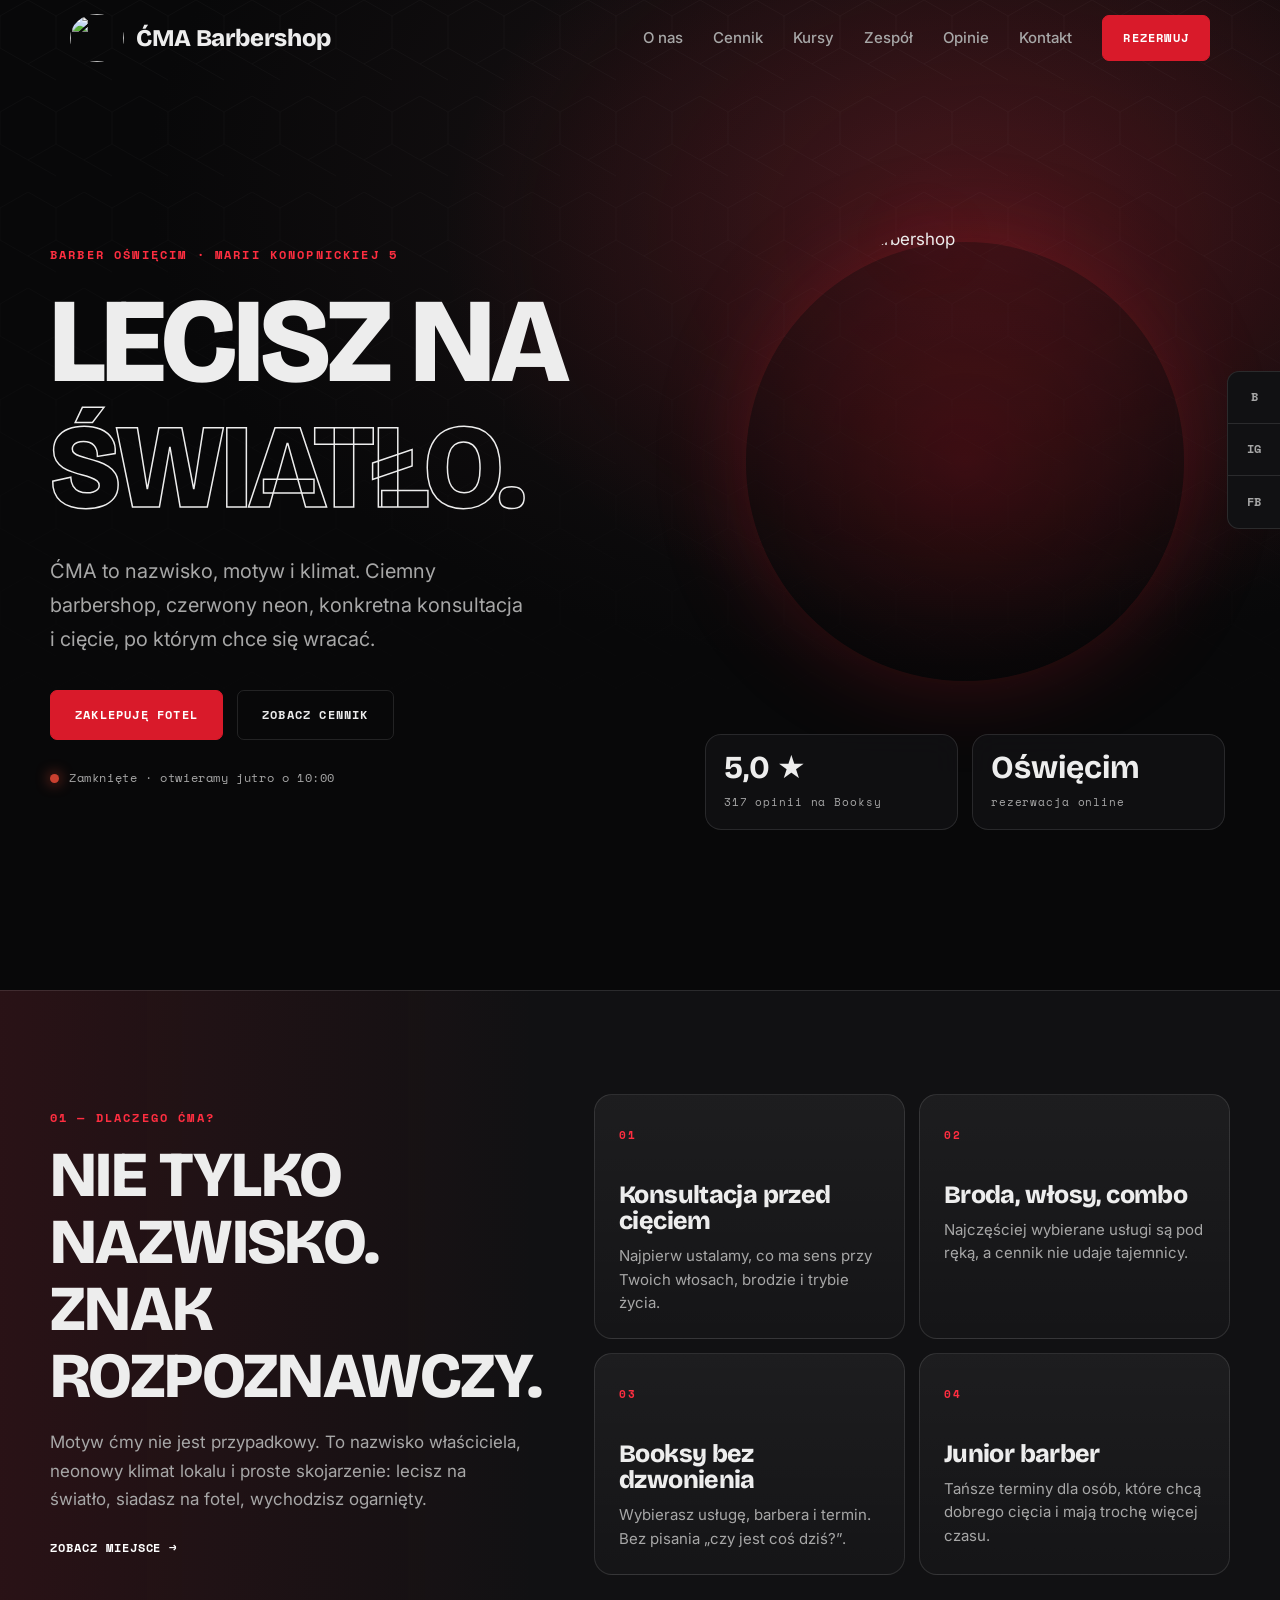
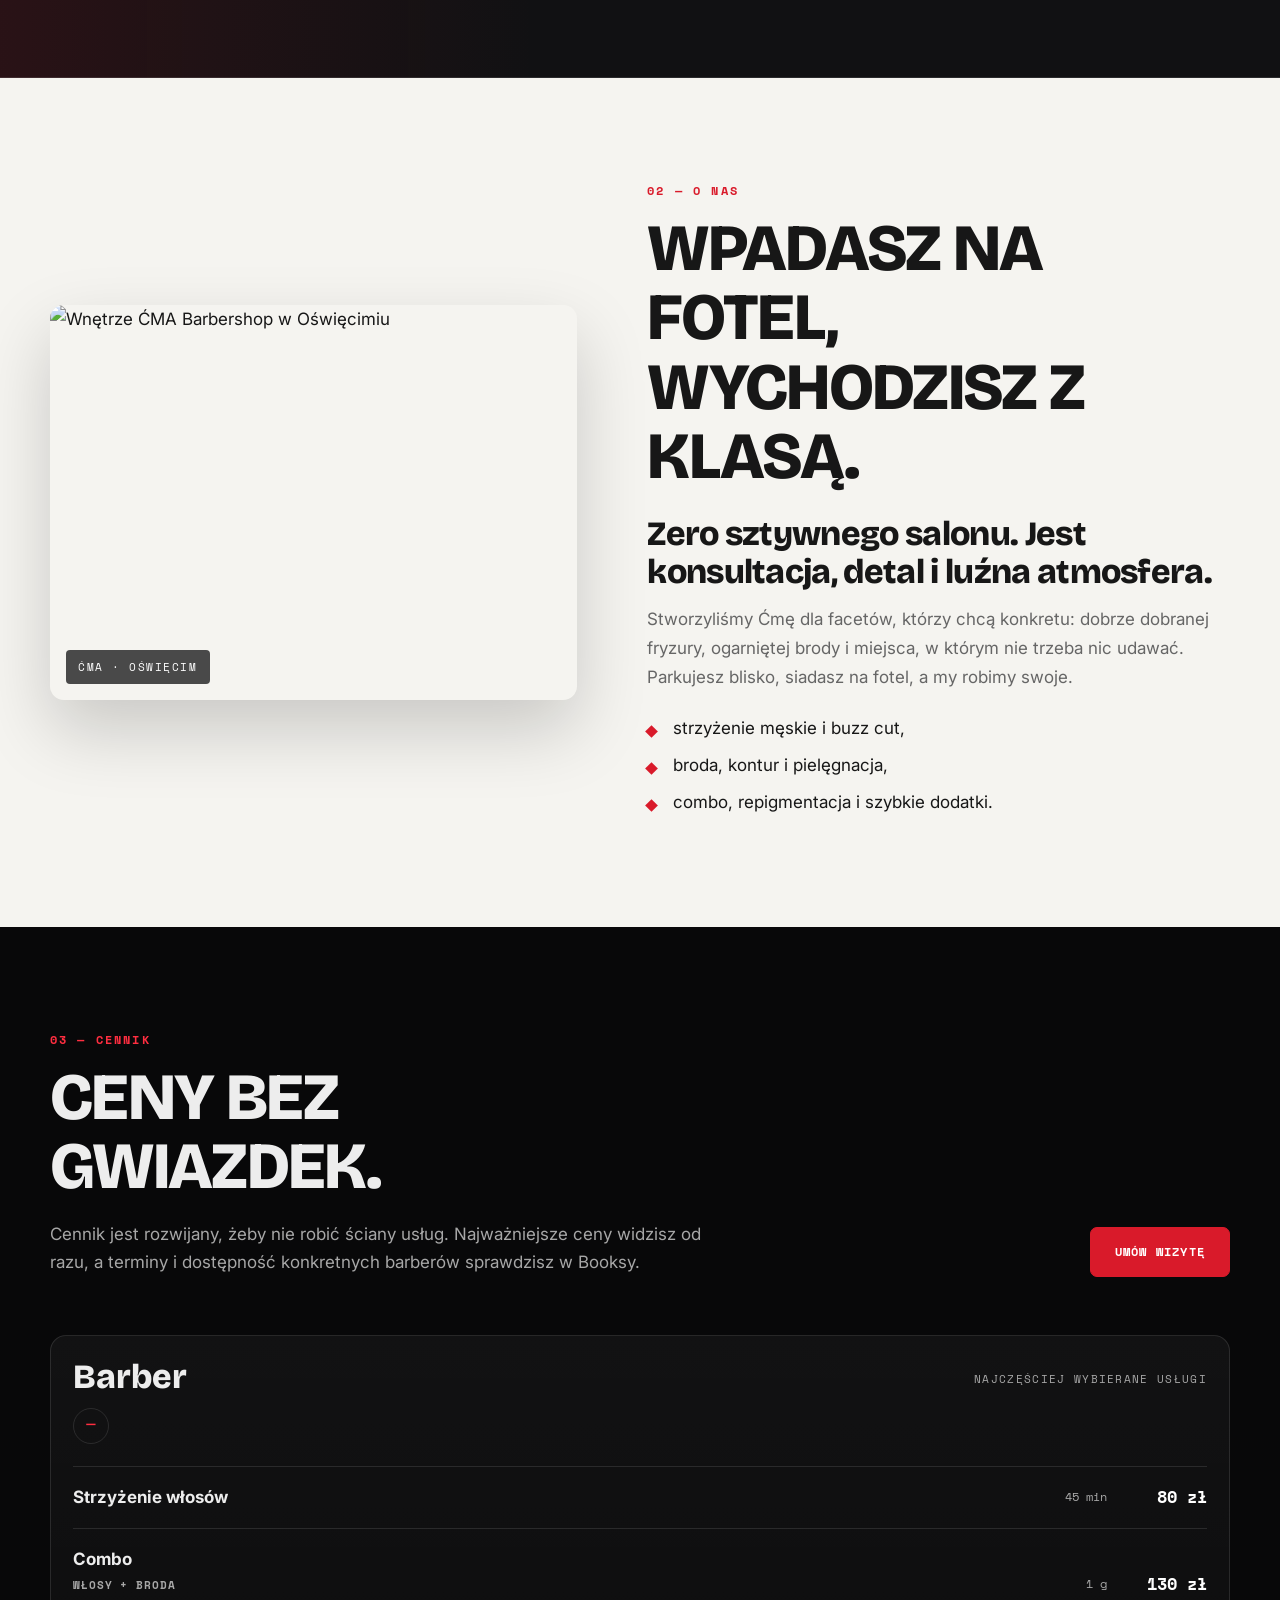
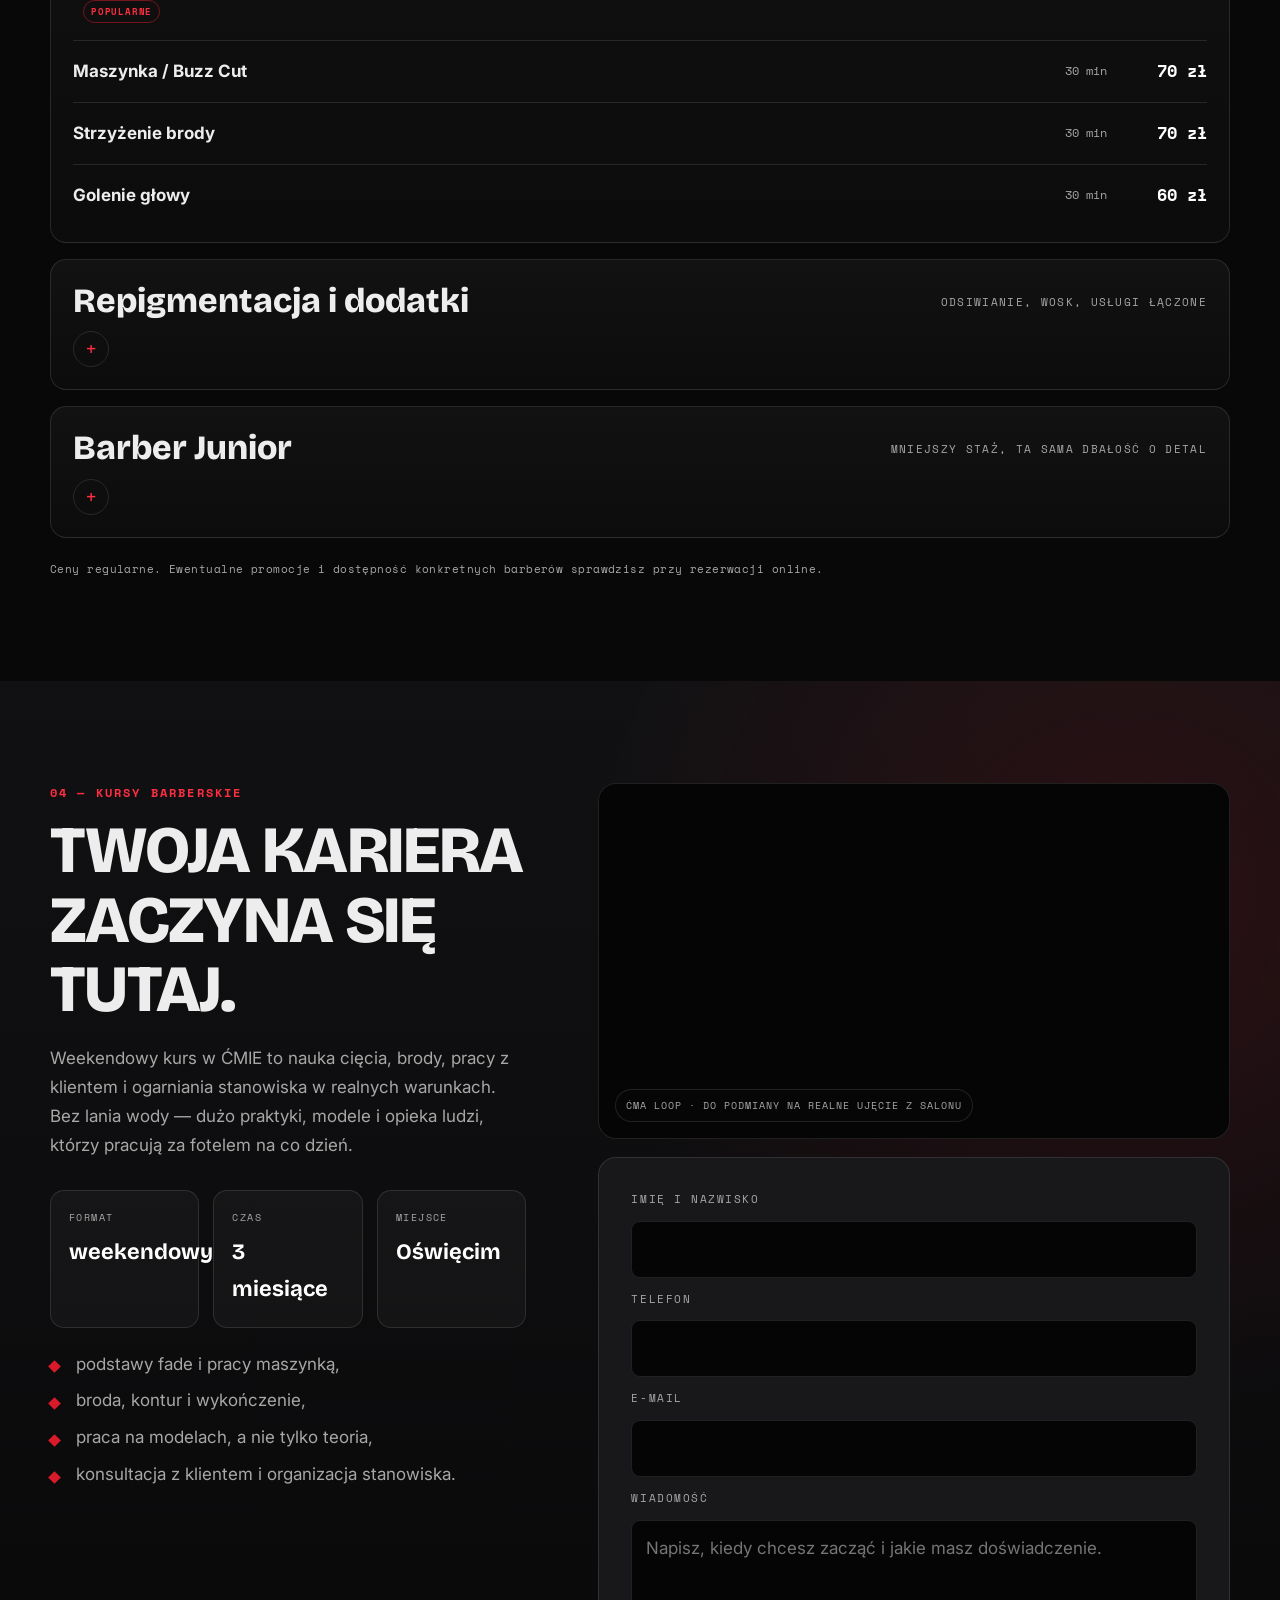
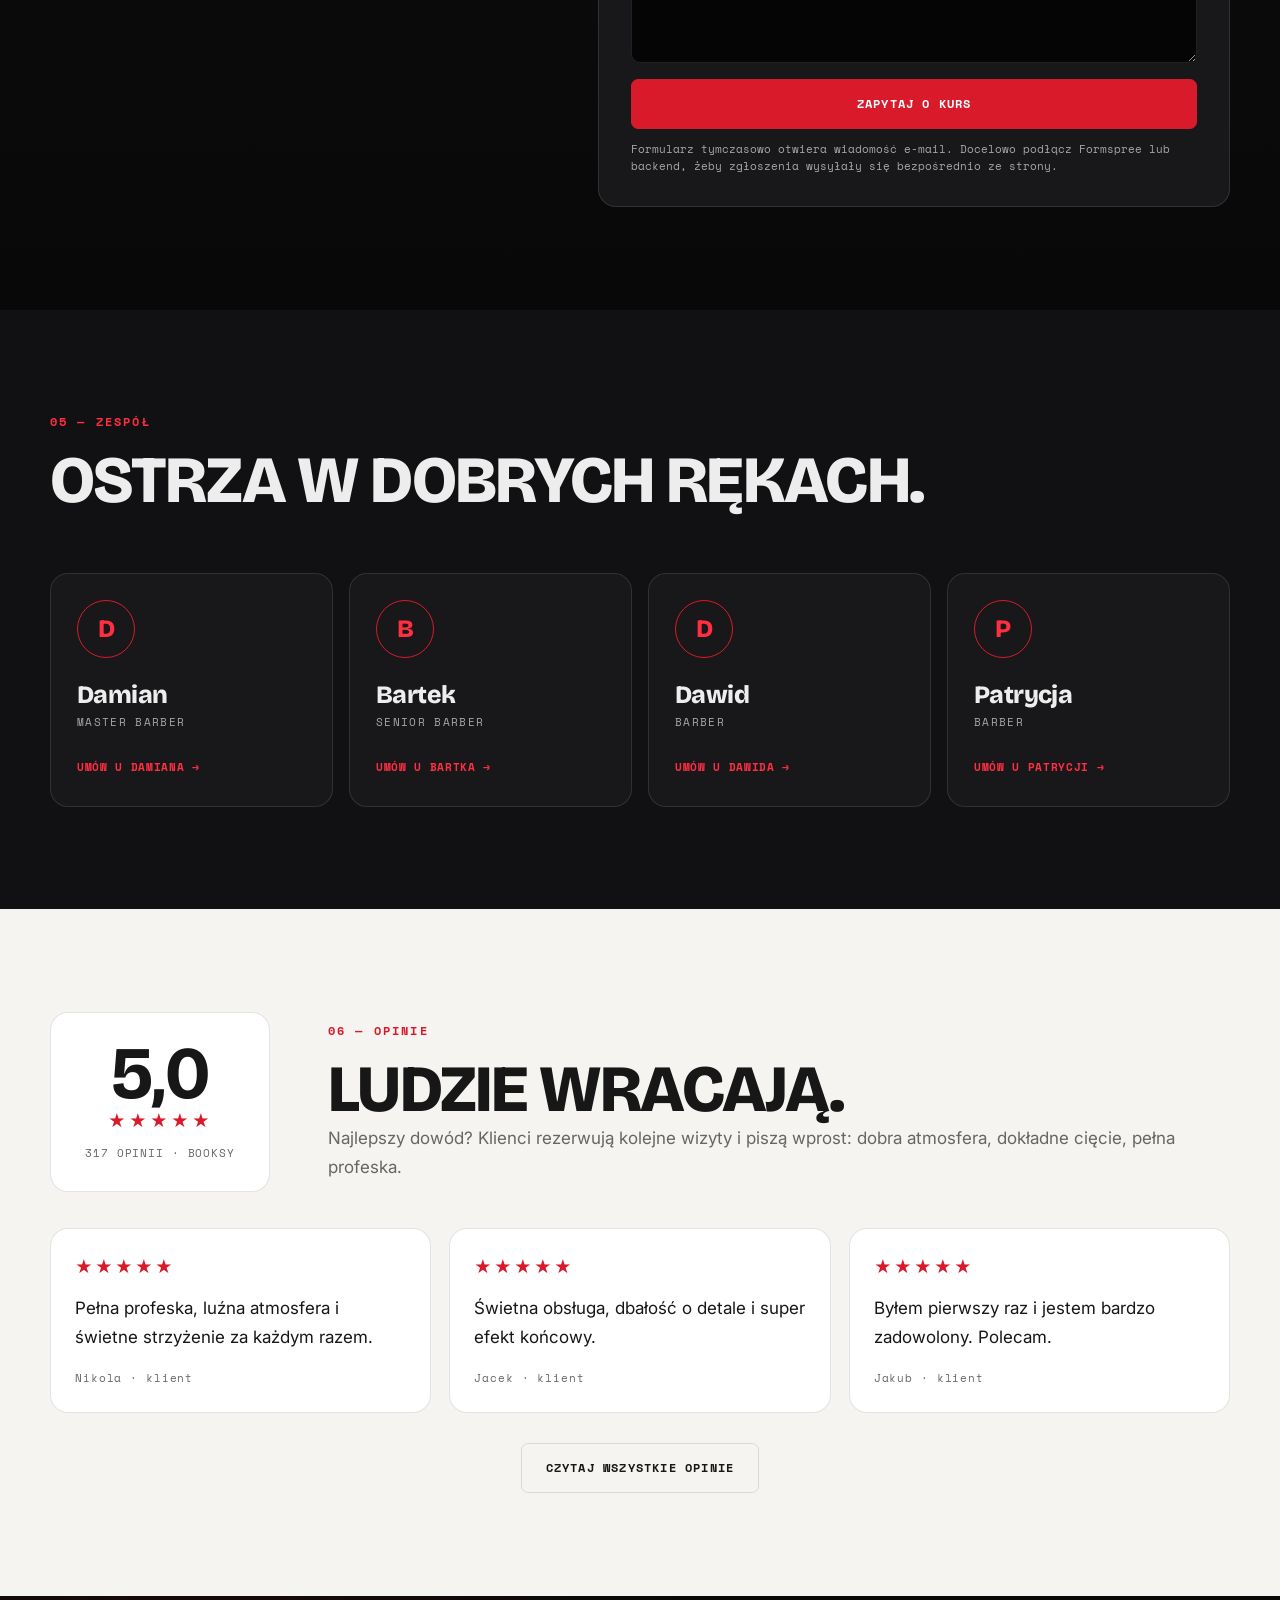
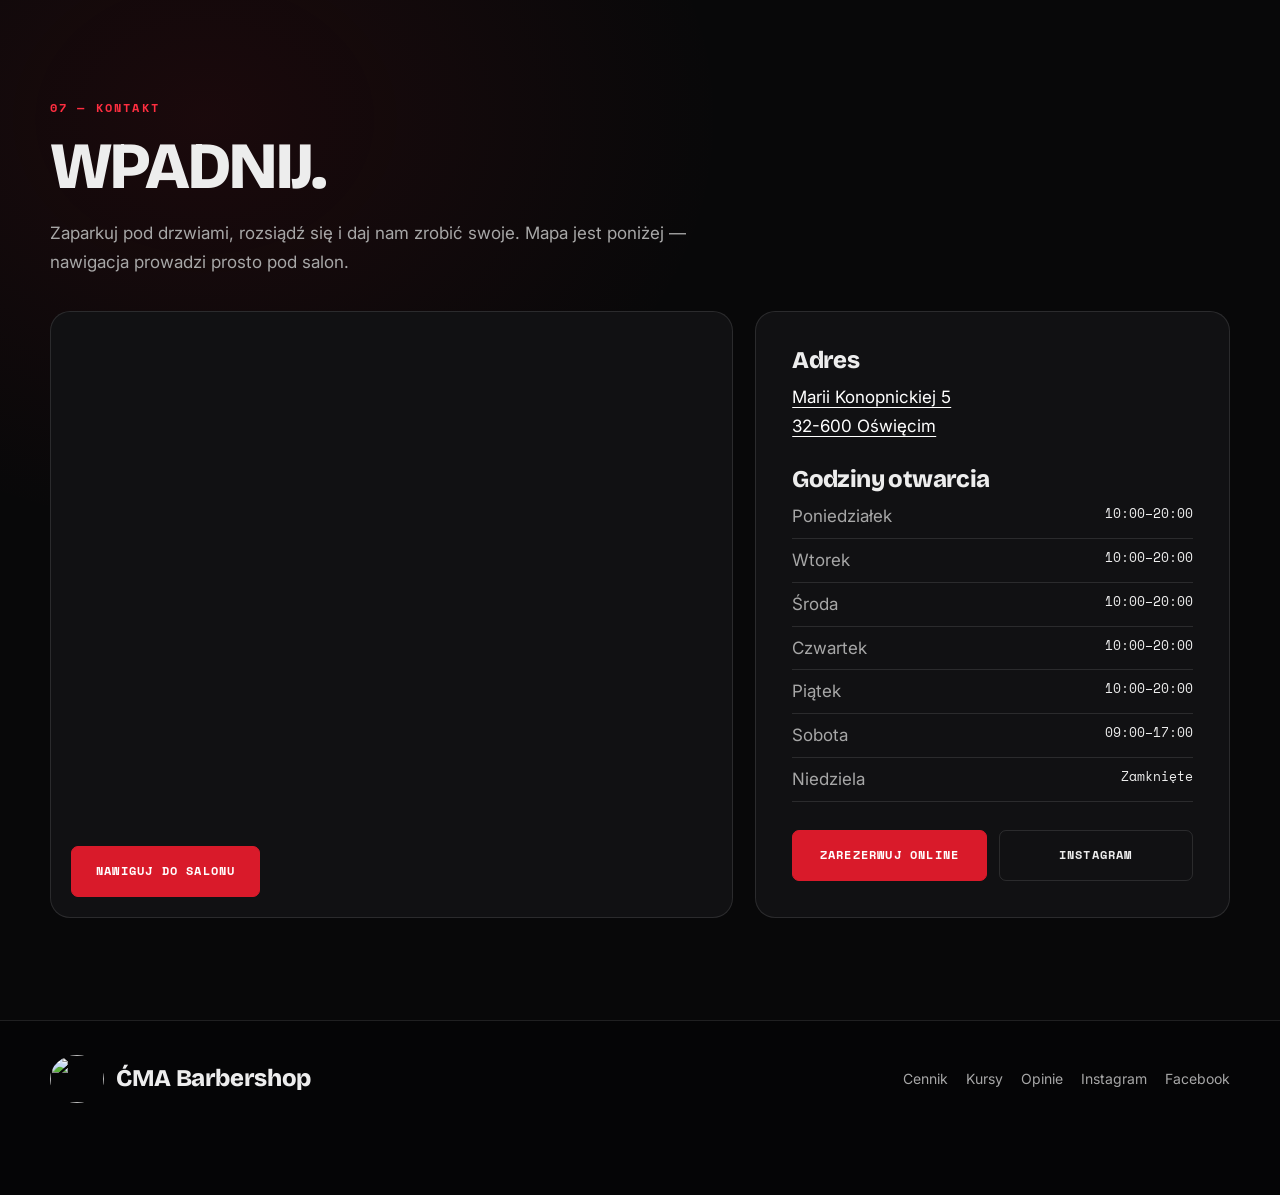
==== index.html @ 645018f4 "Add files via upload" ====
<!doctype html>
<html lang="pl">
<head>
  <meta charset="utf-8">
  <meta name="viewport" content="width=device-width, initial-scale=1, viewport-fit=cover">
  <title>ĆMA Barbershop Oświęcim | Fryzjer męski i barber</title>
  <meta name="description" content="ĆMA Barbershop w Oświęcimiu: strzyżenie męskie, broda, combo, buzz cut i repigmentacja. Sprawdź cennik i zarezerwuj wizytę online.">
  <meta name="robots" content="index,follow,max-image-preview:large">
  <meta name="theme-color" content="#080809">
  <link rel="canonical" href="https://cmabarbershop.pl/">

  <meta property="og:type" content="website">
  <meta property="og:locale" content="pl_PL">
  <meta property="og:url" content="https://cmabarbershop.pl/">
  <meta property="og:title" content="ĆMA Barbershop Oświęcim">
  <meta property="og:description" content="Lecisz na światło. Ciemny barbershop, czerwony neon i konkretne cięcie w Oświęcimiu.">
  <meta property="og:image" content="https://cmabarbershop.pl/assets/og-image.jpg">
  <meta name="twitter:card" content="summary_large_image">

  <link rel="preconnect" href="https://fonts.googleapis.com">
  <link rel="preconnect" href="https://fonts.gstatic.com" crossorigin>
  <link rel="preload" as="style" href="https://fonts.googleapis.com/css2?family=Bricolage+Grotesque:opsz,wght@12..96,400;12..96,600;12..96,800&family=Inter:wght@400;500;600;700&family=Space+Mono:wght@400;700&display=swap">
  <link rel="stylesheet" href="https://fonts.googleapis.com/css2?family=Bricolage+Grotesque:opsz,wght@12..96,400;12..96,600;12..96,800&family=Inter:wght@400;500;600;700&family=Space+Mono:wght@400;700&display=swap" media="print" onload="this.media='all'">
  <noscript><link rel="stylesheet" href="https://fonts.googleapis.com/css2?family=Bricolage+Grotesque:opsz,wght@12..96,400;12..96,600;12..96,800&family=Inter:wght@400;500;600;700&family=Space+Mono:wght@400;700&display=swap"></noscript>
  <link rel="stylesheet" href="style.css">

  <script type="application/ld+json">
  {
    "@context": "https://schema.org",
    "@type": "HairSalon",
    "name": "ĆMA Barbershop",
    "url": "https://cmabarbershop.pl/",
    "image": "https://cmabarbershop.pl/assets/og-image.jpg",
    "priceRange": "$$",
    "address": {
      "@type": "PostalAddress",
      "streetAddress": "Marii Konopnickiej 5",
      "addressLocality": "Oświęcim",
      "postalCode": "32-600",
      "addressCountry": "PL"
    },
    "sameAs": [
      "https://www.instagram.com/cmabarbershop/",
      "https://www.facebook.com/cmabarbershop/",
      "https://booksy.com/pl-pl/320725_cma-barbershop_barber-shop_10151_oswiecim"
    ],
    "openingHoursSpecification": [
      {"@type":"OpeningHoursSpecification","dayOfWeek":["Monday","Tuesday","Wednesday","Thursday","Friday"],"opens":"10:00","closes":"20:00"},
      {"@type":"OpeningHoursSpecification","dayOfWeek":"Saturday","opens":"09:00","closes":"17:00"}
    ],
    "aggregateRating": {
      "@type": "AggregateRating",
      "ratingValue": "5.0",
      "reviewCount": "317"
    }
  }
  </script>
</head>

<body id="top">
  <a class="skip-link" href="#main">Przejdź do treści</a>

  <header class="nav" id="siteNav">
    <a class="brand" href="#top" aria-label="ĆMA Barbershop — strona główna">
      <img src="assets/logo-cma.jpg" alt="" width="60" height="54">
      <span>ĆMA Barbershop</span>
    </a>

    <button class="navtoggle" type="button" aria-label="Otwórz menu" aria-controls="mainMenu" aria-expanded="false">
      <span></span><span></span><span></span>
    </button>

    <nav class="links" id="mainMenu" aria-label="Menu główne">
      <a href="#miejsce">O nas</a>
      <a href="#cennik">Cennik</a>
      <a href="#kursy">Kursy</a>
      <a href="#zespol">Zespół</a>
      <a href="#opinie">Opinie</a>
      <a href="#kontakt">Kontakt</a>
      <a class="btn small" href="https://booksy.com/pl-pl/320725_cma-barbershop_barber-shop_10151_oswiecim" target="_blank" rel="noopener">Rezerwuj</a>
    </nav>
  </header>

  <aside class="rail" aria-label="Social media i rezerwacja">
    <a href="https://booksy.com/pl-pl/320725_cma-barbershop_barber-shop_10151_oswiecim" target="_blank" rel="noopener" aria-label="Rezerwacja na Booksy">B</a>
    <a href="https://www.instagram.com/cmabarbershop/" target="_blank" rel="noopener" aria-label="Instagram">IG</a>
    <a href="https://www.facebook.com/cmabarbershop/" target="_blank" rel="noopener" aria-label="Facebook">FB</a>
  </aside>

  <main id="main">
    <section class="hero">
      <div class="hexbg" aria-hidden="true"></div>
      <div class="wrap hero-grid">
        <div class="hero-copy">
          <span class="eyebrow">Barber Oświęcim · Marii Konopnickiej 5</span>
          <h1>Lecisz na <span>światło.</span></h1>
          <p class="lead">ĆMA to nazwisko, motyw i klimat. Ciemny barbershop, czerwony neon, konkretna konsultacja i cięcie, po którym chce się wracać.</p>
          <div class="cta">
            <a class="btn" href="https://booksy.com/pl-pl/320725_cma-barbershop_barber-shop_10151_oswiecim" target="_blank" rel="noopener">Zaklepuję fotel</a>
            <a class="btn ghost" href="#cennik">Zobacz cennik</a>
          </div>
          <p class="status" id="openStatus"><span class="dot" id="statusDot"></span><span id="statusText">Sprawdzamy godziny otwarcia…</span></p>
        </div>

        <div class="hero-media reveal">
          <div class="hero-orb">
            <img src="assets/neon-cma.jpg" alt="Neon ĆMA Barbershop" width="389" height="439">
          </div>
          <div class="hero-facts" aria-label="Ocena i informacje">
            <div class="rating-card">
              <strong>5,0 ★</strong>
              <span>317 opinii na Booksy</span>
            </div>
            <div class="mini-card">
              <strong>Oświęcim</strong>
              <span>rezerwacja online</span>
            </div>
          </div>
        </div>
      </div>
    </section>

    <section class="why" aria-label="Dlaczego ĆMA">
      <div class="wrap why-grid">
        <div class="why-copy reveal">
          <span class="eyebrow">01 — Dlaczego ĆMA?</span>
          <h2>Nie tylko nazwisko. Znak rozpoznawczy.</h2>
          <p>Motyw ćmy nie jest przypadkowy. To nazwisko właściciela, neonowy klimat lokalu i proste skojarzenie: lecisz na światło, siadasz na fotel, wychodzisz ogarnięty.</p>
          <a class="text-link" href="#miejsce">Zobacz miejsce →</a>
        </div>

        <div class="why-cards reveal">
          <article>
            <span>01</span>
            <h3>Konsultacja przed cięciem</h3>
            <p>Najpierw ustalamy, co ma sens przy Twoich włosach, brodzie i trybie życia.</p>
          </article>
          <article>
            <span>02</span>
            <h3>Broda, włosy, combo</h3>
            <p>Najczęściej wybierane usługi są pod ręką, a cennik nie udaje tajemnicy.</p>
          </article>
          <article>
            <span>03</span>
            <h3>Booksy bez dzwonienia</h3>
            <p>Wybierasz usługę, barbera i termin. Bez pisania „czy jest coś dziś?”.</p>
          </article>
          <article>
            <span>04</span>
            <h3>Junior barber</h3>
            <p>Tańsze terminy dla osób, które chcą dobrego cięcia i mają trochę więcej czasu.</p>
          </article>
        </div>
      </div>
    </section>

    <section class="light" id="miejsce">
      <div class="wrap miejsce-grid">
        <figure class="reveal">
          <img src="assets/wnetrze-cma.jpg" alt="Wnętrze ĆMA Barbershop w Oświęcimiu" width="604" height="441" loading="lazy">
          <figcaption>ĆMA · Oświęcim</figcaption>
        </figure>

        <div class="reveal">
          <span class="eyebrow">02 — O nas</span>
          <h2>Wpadasz na fotel, wychodzisz z klasą.</h2>
          <p class="lead-big">Zero sztywnego salonu. Jest konsultacja, detal i luźna atmosfera.</p>
          <p>Stworzyliśmy Ćmę dla facetów, którzy chcą konkretu: dobrze dobranej fryzury, ogarniętej brody i miejsca, w którym nie trzeba nic udawać. Parkujesz blisko, siadasz na fotel, a my robimy swoje.</p>
          <ul class="tick-list">
            <li>strzyżenie męskie i buzz cut,</li>
            <li>broda, kontur i pielęgnacja,</li>
            <li>combo, repigmentacja i szybkie dodatki.</li>
          </ul>
        </div>
      </div>
    </section>

    <section class="cennik" id="cennik">
      <div class="wrap">
        <div class="sec-head">
          <div>
            <span class="idx">03 — Cennik</span>
            <h2>Ceny bez<br>gwiazdek.</h2>
            <p>Cennik jest rozwijany, żeby nie robić ściany usług. Najważniejsze ceny widzisz od razu, a terminy i dostępność konkretnych barberów sprawdzisz w Booksy.</p>
          </div>
          <a class="btn" href="https://booksy.com/pl-pl/320725_cma-barbershop_barber-shop_10151_oswiecim" target="_blank" rel="noopener">Umów wizytę</a>
        </div>

        <div class="accordion reveal" id="priceAccordion">
          <details class="price-group" open>
            <summary>
              <span>Barber</span>
              <small>najczęściej wybierane usługi</small>
            </summary>
            <div class="price-list">
              <div class="price-row"><strong>Strzyżenie włosów</strong><span class="time">45 min</span><span class="price">80 zł</span></div>
              <div class="price-row featured"><strong>Combo <small>włosy + broda</small></strong><span class="time">1 g</span><span class="price">130 zł</span></div>
              <div class="price-row"><strong>Maszynka / Buzz Cut</strong><span class="time">30 min</span><span class="price">70 zł</span></div>
              <div class="price-row"><strong>Strzyżenie brody</strong><span class="time">30 min</span><span class="price">70 zł</span></div>
              <div class="price-row"><strong>Golenie głowy</strong><span class="time">30 min</span><span class="price">60 zł</span></div>
            </div>
          </details>

          <details class="price-group">
            <summary>
              <span>Repigmentacja i dodatki</span>
              <small>odsiwianie, wosk, usługi łączone</small>
            </summary>
            <div class="price-list">
              <div class="price-row"><strong>Strzyżenie + repigmentacja / odsiwianie</strong><span class="time">1 g 15 min</span><span class="price">140 zł</span></div>
              <div class="price-row"><strong>Combo + repigmentacja brody</strong><span class="time">1 g 15 min</span><span class="price">190 zł</span></div>
              <div class="price-row"><strong>Combo + repigmentacja włosów</strong><span class="time">1 g 15 min</span><span class="price">190 zł</span></div>
              <div class="price-row"><strong>Broda + repigmentacja</strong><span class="time">1 g</span><span class="price">120 zł</span></div>
              <div class="price-row"><strong>Combo + repigmentacja włosów i brody</strong><span class="time">1 g 30 min</span><span class="price">250 zł</span></div>
              <div class="price-row"><strong>Wosk: nos + brwi + uszy</strong><span class="time">10 min</span><span class="price">30 zł</span></div>
            </div>
          </details>

          <details class="price-group">
            <summary>
              <span>Barber Junior</span>
              <small>mniejszy staż, ta sama dbałość o detal</small>
            </summary>
            <div class="price-list">
              <div class="price-row"><strong>Strzyżenie włosów</strong><span class="time">1 g</span><span class="price">50 zł</span></div>
              <div class="price-row"><strong>Combo</strong><span class="time">1 g</span><span class="price">100 zł</span></div>
            </div>
          </details>
        </div>

        <p class="disc-note">Ceny regularne. Ewentualne promocje i dostępność konkretnych barberów sprawdzisz przy rezerwacji online.</p>
      </div>
    </section>

    <section class="kursy" id="kursy">
      <div class="wrap kursy-grid">
        <div class="course-copy reveal">
          <span class="eyebrow">04 — Kursy barberskie</span>
          <h2>Twoja kariera zaczyna się tutaj.</h2>
          <p>Weekendowy kurs w ĆMIE to nauka cięcia, brody, pracy z klientem i ogarniania stanowiska w realnych warunkach. Bez lania wody — dużo praktyki, modele i opieka ludzi, którzy pracują za fotelem na co dzień.</p>

          <div class="meta">
            <div><span>Format</span><b>weekendowy</b></div>
            <div><span>Czas</span><b>3 miesiące</b></div>
            <div><span>Miejsce</span><b>Oświęcim</b></div>
          </div>

          <ul class="course-list">
            <li>podstawy fade i pracy maszynką,</li>
            <li>broda, kontur i wykończenie,</li>
            <li>praca na modelach, a nie tylko teoria,</li>
            <li>konsultacja z klientem i organizacja stanowiska.</li>
          </ul>
        </div>

        <div class="course-side reveal">
          <div class="course-video">
            <video autoplay muted loop playsinline poster="assets/neon-cma.jpg" aria-label="Animowany neon ĆMA Barbershop">
              <source src="assets/cma-neon-loop.mp4" type="video/mp4">
            </video>
            <div class="video-caption">ĆMA loop · do podmiany na realne ujęcie z salonu</div>
          </div>

          <form class="course" id="courseForm" action="https://formspree.io/f/TWOJ_ID" method="POST">
            <label for="cf-name">Imię i nazwisko</label>
            <input id="cf-name" name="name" type="text" autocomplete="name" required>

            <label for="cf-phone">Telefon</label>
            <input id="cf-phone" name="phone" type="tel" autocomplete="tel" required>

            <label for="cf-email">E-mail</label>
            <input id="cf-email" name="email" type="email" autocomplete="email">

            <label for="cf-msg">Wiadomość</label>
            <textarea id="cf-msg" name="message" rows="4" placeholder="Napisz, kiedy chcesz zacząć i jakie masz doświadczenie."></textarea>

            <button class="btn" type="submit">Zapytaj o kurs</button>
            <p class="formnote" id="courseNote">Podłącz Formspree albo inny backend formularza. Do tego czasu przycisk może otwierać klienta poczty.</p>
          </form>
        </div>
      </div>
    </section>

    <section class="zespol" id="zespol">
      <div class="wrap">
        <div class="sec-head">
          <div>
            <span class="idx">05 — Zespół</span>
            <h2>Ostrza w dobrych rękach.</h2>
          </div>
        </div>

        <div class="team-grid reveal">
          <article class="team-card"><span>D</span><h3>Damian</h3><p>Master Barber</p><a href="https://booksy.com/pl-pl/320725_cma-barbershop_barber-shop_10151_oswiecim" target="_blank" rel="noopener">Umów u Damiana →</a></article>
          <article class="team-card"><span>B</span><h3>Bartek</h3><p>Senior Barber</p><a href="https://booksy.com/pl-pl/320725_cma-barbershop_barber-shop_10151_oswiecim" target="_blank" rel="noopener">Umów u Bartka →</a></article>
          <article class="team-card"><span>D</span><h3>Dawid</h3><p>Barber</p><a href="https://booksy.com/pl-pl/320725_cma-barbershop_barber-shop_10151_oswiecim" target="_blank" rel="noopener">Umów u Dawida →</a></article>
          <article class="team-card"><span>P</span><h3>Patrycja</h3><p>Barber</p><a href="https://booksy.com/pl-pl/320725_cma-barbershop_barber-shop_10151_oswiecim" target="_blank" rel="noopener">Umów u Patrycji →</a></article>
        </div>
      </div>
    </section>

    <section class="light opinie" id="opinie">
      <div class="wrap">
        <div class="opinie-top reveal">
          <div class="bigrate">
            <strong>5,0</strong>
            <span>★★★★★</span>
            <p>317 opinii · Booksy</p>
          </div>
          <div>
            <span class="eyebrow">06 — Opinie</span>
            <h2>Ludzie wracają.</h2>
            <p>Najlepszy dowód? Klienci rezerwują kolejne wizyty i piszą wprost: dobra atmosfera, dokładne cięcie, pełna profeska.</p>
          </div>
        </div>

        <div class="rev-grid reveal">
          <blockquote class="rev"><span>★★★★★</span><p>Pełna profeska, luźna atmosfera i świetne strzyżenie za każdym razem.</p><cite>Nikola · klient</cite></blockquote>
          <blockquote class="rev"><span>★★★★★</span><p>Świetna obsługa, dbałość o detale i super efekt końcowy.</p><cite>Jacek · klient</cite></blockquote>
          <blockquote class="rev"><span>★★★★★</span><p>Byłem pierwszy raz i jestem bardzo zadowolony. Polecam.</p><cite>Jakub · klient</cite></blockquote>
        </div>

        <p class="center"><a class="btn ghost dark" href="https://booksy.com/pl-pl/320725_cma-barbershop_barber-shop_10151_oswiecim#reviews-section" target="_blank" rel="noopener">Czytaj wszystkie opinie</a></p>
      </div>
    </section>

    <section class="kontakt" id="kontakt">
      <div class="wrap contact-head reveal">
        <span class="eyebrow">07 — Kontakt</span>
        <h2>Wpadnij.</h2>
        <p>Zaparkuj pod drzwiami, rozsiądź się i daj nam zrobić swoje. Mapa jest poniżej — nawigacja prowadzi prosto pod salon.</p>
      </div>

      <div class="wrap contact-grid">
        <div class="map-card reveal">
          <iframe title="Mapa dojazdu do ĆMA Barbershop w Oświęcimiu" src="https://www.google.com/maps?q=Marii%20Konopnickiej%205,%2032-600%20O%C5%9Bwi%C4%99cim&output=embed" width="600" height="450" loading="lazy" referrerpolicy="no-referrer-when-downgrade"></iframe>
          <a class="btn map-btn" href="https://maps.google.com/?q=Marii+Konopnickiej+5+Oświęcim" target="_blank" rel="noopener">Nawiguj do salonu</a>
        </div>

        <div class="contact-card reveal">
          <h3>Adres</h3>
          <a href="https://maps.google.com/?q=Marii+Konopnickiej+5+Oświęcim" target="_blank" rel="noopener">Marii Konopnickiej 5<br>32-600 Oświęcim</a>

          <h3>Godziny otwarcia</h3>
          <dl class="hours">
            <div><dt>Poniedziałek</dt><dd>10:00–20:00</dd></div>
            <div><dt>Wtorek</dt><dd>10:00–20:00</dd></div>
            <div><dt>Środa</dt><dd>10:00–20:00</dd></div>
            <div><dt>Czwartek</dt><dd>10:00–20:00</dd></div>
            <div><dt>Piątek</dt><dd>10:00–20:00</dd></div>
            <div><dt>Sobota</dt><dd>09:00–17:00</dd></div>
            <div><dt>Niedziela</dt><dd>Zamknięte</dd></div>
          </dl>

          <div class="contact-actions">
            <a class="btn" href="https://booksy.com/pl-pl/320725_cma-barbershop_barber-shop_10151_oswiecim" target="_blank" rel="noopener">Zarezerwuj online</a>
            <a class="btn ghost" href="https://www.instagram.com/cmabarbershop/" target="_blank" rel="noopener">Instagram</a>
          </div>
        </div>
      </div>
    </section>
  </main>

  <footer>
    <div class="wrap footer-grid">
      <a class="brand" href="#top">
        <img src="assets/logo-cma.jpg" alt="" width="42" height="38">
        <span>ĆMA Barbershop</span>
      </a>
      <nav aria-label="Menu w stopce">
        <a href="#cennik">Cennik</a>
        <a href="#kursy">Kursy</a>
        <a href="#opinie">Opinie</a>
        <a href="https://www.instagram.com/cmabarbershop/" target="_blank" rel="noopener">Instagram</a>
        <a href="https://www.facebook.com/cmabarbershop/" target="_blank" rel="noopener">Facebook</a>
      </nav>
    </div>
  </footer>

  <div class="mobile-cta">
    <a class="btn" href="https://booksy.com/pl-pl/320725_cma-barbershop_barber-shop_10151_oswiecim" target="_blank" rel="noopener">Zarezerwuj fotel</a>
  </div>

  <script src="main.js" defer></script>
</body>
</html>
---- style.css ----
:root {
  --ink: #080809;
  --ink-2: #111113;
  --ink-3: #18181B;
  --bone: #F5F4F0;
  --bone-2: #EAE8E1;
  --text-d: #EDEDED;
  --text-l: #171717;
  --muted-d: #A7A7A7;
  --muted-l: #666666;
  --neon: #D91A2A;
  --neon-bright: #FF2E40;
  --line-d: rgba(255,255,255,.11);
  --line-l: rgba(0,0,0,.11);
  --display: "Bricolage Grotesque", system-ui, sans-serif;
  --body: "Inter", system-ui, sans-serif;
  --mono: "Space Mono", ui-monospace, monospace;
  --maxw: 1180px;
  --ease: cubic-bezier(.25, 1, .5, 1);
}

* { box-sizing: border-box; }
html { scroll-behavior: smooth; }
body {
  margin: 0;
  background: var(--ink);
  color: var(--text-d);
  font-family: var(--body);
  font-size: clamp(16px, 1.55vw, 17px);
  line-height: 1.7;
  -webkit-font-smoothing: antialiased;
  overflow-x: hidden;
}
body.menu-open { overflow: hidden; }
a { color: inherit; text-decoration: none; }
img, video { max-width: 100%; height: auto; display: block; }
button, input, textarea { font: inherit; }
h1, h2, h3 {
  margin: 0;
  font-family: var(--display);
  font-weight: 800;
  line-height: 1.05;
  letter-spacing: -.025em;
}
p { margin: 0; }
.wrap { width: min(var(--maxw), calc(100% - 40px)); margin: 0 auto; }
.skip-link {
  position: fixed;
  left: 16px;
  top: 16px;
  z-index: 999;
  padding: 10px 14px;
  background: var(--bone);
  color: var(--ink);
  transform: translateY(-140%);
}
.skip-link:focus { transform: none; }
.eyebrow, .idx {
  display: block;
  margin-bottom: 13px;
  color: var(--neon-bright);
  font-family: var(--mono);
  font-size: 12px;
  font-weight: 700;
  letter-spacing: .18em;
  text-transform: uppercase;
}
.btn {
  display: inline-flex;
  align-items: center;
  justify-content: center;
  min-height: 48px;
  padding: 14px 24px;
  border: 1px solid var(--neon);
  border-radius: 7px;
  background: var(--neon);
  color: #fff;
  font-family: var(--mono);
  font-size: 12px;
  font-weight: 700;
  letter-spacing: .1em;
  text-transform: uppercase;
  transition: transform .25s var(--ease), box-shadow .25s var(--ease), background .25s var(--ease), color .25s var(--ease);
}
.btn:hover { transform: translateY(-2px); box-shadow: 0 14px 34px rgba(217,26,42,.32); }
.btn.small { min-height: 42px; padding: 12px 20px; }
.btn.ghost { border-color: var(--line-d); background: transparent; color: var(--text-d); }
.btn.ghost:hover { background: var(--bone); color: var(--ink); box-shadow: none; }
.btn.ghost.dark { border-color: var(--line-l); color: var(--text-l); }
.btn.ghost.dark:hover { background: var(--ink); color: #fff; }
.text-link {
  display: inline-flex;
  margin-top: 24px;
  color: #fff;
  font-family: var(--mono);
  font-size: 12px;
  font-weight: 700;
  letter-spacing: .08em;
  text-transform: uppercase;
}
.text-link:hover { color: var(--neon-bright); }

/* Navigation */
.nav {
  position: fixed;
  inset: 0 0 auto;
  z-index: 80;
  display: flex;
  align-items: center;
  justify-content: space-between;
  gap: 22px;
  padding: 14px max(24px, calc((100vw - var(--maxw))/2 + 20px));
  border-bottom: 1px solid transparent;
  transition: background .25s, backdrop-filter .25s, border-color .25s, padding .25s;
}
.nav.scrolled {
  background: rgba(8,8,9,.86);
  backdrop-filter: blur(16px);
  border-bottom-color: var(--line-d);
  padding-top: 10px;
  padding-bottom: 10px;
}
.brand {
  display: inline-flex;
  align-items: center;
  gap: 12px;
  min-width: 0;
  font-family: var(--display);
  font-weight: 800;
  font-size: clamp(18px, 2vw, 24px);
  letter-spacing: -.015em;
}
.brand img {
  width: 54px;
  height: 48px;
  object-fit: cover;
  border-radius: 50%;
  flex: none;
}
.links {
  display: flex;
  align-items: center;
  gap: clamp(18px, 2.8vw, 30px);
}
.links a:not(.btn) {
  color: var(--muted-d);
  font-size: 15px;
  font-weight: 500;
  transition: color .2s;
}
.links a:not(.btn):hover { color: #fff; }
.navtoggle {
  display: none;
  width: 44px;
  height: 44px;
  border: 1px solid var(--line-d);
  border-radius: 8px;
  background: rgba(255,255,255,.04);
  color: #fff;
}
.navtoggle span {
  display: block;
  width: 20px;
  height: 2px;
  margin: 5px auto;
  background: currentColor;
  transition: transform .25s, opacity .25s;
}
.navtoggle.is-active span:nth-child(1) { transform: translateY(7px) rotate(45deg); }
.navtoggle.is-active span:nth-child(2) { opacity: 0; }
.navtoggle.is-active span:nth-child(3) { transform: translateY(-7px) rotate(-45deg); }

/* Social rail */
.rail {
  position: fixed;
  right: 0;
  top: 50%;
  z-index: 55;
  display: grid;
  overflow: hidden;
  border: 1px solid var(--line-d);
  border-right: 0;
  border-radius: 12px 0 0 12px;
  background: var(--ink-2);
  transform: translateY(-50%);
}
.rail a {
  display: grid;
  place-items: center;
  width: 52px;
  height: 52px;
  border-bottom: 1px solid var(--line-d);
  color: var(--muted-d);
  font-family: var(--mono);
  font-size: 12px;
  font-weight: 700;
  transition: background .2s, color .2s;
}
.rail a:last-child { border-bottom: 0; }
.rail a:hover { background: var(--neon); color: #fff; }

/* Hero */
.hero {
  position: relative;
  min-height: 92svh;
  display: flex;
  align-items: center;
  overflow: hidden;
  background:
    radial-gradient(70% 65% at 78% 24%, rgba(217,26,42,.24) 0%, transparent 62%),
    radial-gradient(110% 90% at 72% 18%, #1c1416 0%, var(--ink) 55%);
}
.hexbg {
  position: absolute;
  inset: 0;
  opacity: .55;
  pointer-events: none;
  background-image: url("data:image/svg+xml;utf8,<svg xmlns='http://www.w3.org/2000/svg' width='56' height='96' viewBox='0 0 56 96'><path d='M28 0L56 16V48L28 64L0 48V16Z M28 64L56 80' fill='none' stroke='rgba(255,255,255,0.055)' stroke-width='1'/></svg>");
  mask-image: linear-gradient(to bottom, black, transparent 82%);
}
.hero-grid {
  position: relative;
  z-index: 1;
  display: grid;
  grid-template-columns: minmax(0, 1.05fr) minmax(320px, .95fr);
  gap: clamp(36px, 5vw, 66px);
  align-items: center;
  padding-top: 104px;
  padding-bottom: 58px;
}
.hero h1 {
  max-width: 9ch;
  font-size: clamp(58px, 9.4vw, 120px);
  text-transform: uppercase;
}
.hero h1 span {
  display: block;
  color: transparent;
  -webkit-text-stroke: 1.5px var(--text-d);
}
.lead {
  max-width: 37ch;
  margin-top: 24px;
  color: var(--muted-d);
  font-size: clamp(17px, 1.8vw, 20px);
}
.cta { display: flex; flex-wrap: wrap; gap: 14px; margin-top: 34px; }
.status {
  display: inline-flex;
  align-items: center;
  gap: 10px;
  margin-top: 28px;
  color: var(--muted-d);
  font-family: var(--mono);
  font-size: 12px;
  letter-spacing: .05em;
}
.dot {
  width: 9px;
  height: 9px;
  border-radius: 50%;
  background: #3ad07a;
  box-shadow: 0 0 14px #3ad07a;
}
.dot.closed { background: #c9402f; box-shadow: 0 0 14px #c9402f; }
.hero-media {
  display: grid;
  justify-items: center;
  gap: 18px;
}
.hero-orb {
  position: relative;
  display: grid;
  place-items: center;
  width: min(510px, 100%);
  aspect-ratio: 1;
  border-radius: 50%;
  background: radial-gradient(circle, rgba(217,26,42,.18), transparent 64%);
}
.hero-orb::before {
  content: "";
  position: absolute;
  inset: 7%;
  border-radius: 50%;
  background: rgba(0,0,0,.14);
  box-shadow: 0 0 90px rgba(217,26,42,.25);
}
.hero-orb img {
  position: relative;
  z-index: 1;
  width: min(420px, 82%);
  border-radius: 50%;
  filter: drop-shadow(0 0 30px rgba(217,26,42,.45)) drop-shadow(0 0 80px rgba(217,26,42,.25));
}
.hero-facts {
  width: min(520px, 100%);
  display: grid;
  grid-template-columns: 1fr 1fr;
  gap: 14px;
}
.rating-card,
.mini-card {
  padding: 17px 18px;
  border: 1px solid var(--line-d);
  border-radius: 16px;
  background: rgba(17,17,19,.86);
  backdrop-filter: blur(14px);
}
.rating-card strong,
.mini-card strong {
  display: block;
  font-family: var(--display);
  font-size: clamp(24px, 3vw, 32px);
  line-height: 1;
}
.rating-card span,
.mini-card span {
  display: block;
  margin-top: 9px;
  color: var(--muted-d);
  font-family: var(--mono);
  font-size: 11px;
  letter-spacing: .08em;
}

/* Shared sections */
section { padding: clamp(64px, 8vw, 108px) 0; }
.light { background: var(--bone); color: var(--text-l); }
.light .eyebrow, .light .idx { color: var(--neon); }
.light p { color: var(--muted-l); }

/* Why section */
.why {
  border-block: 1px solid var(--line-d);
  background:
    linear-gradient(90deg, rgba(217,26,42,.12), transparent 42%),
    var(--ink-2);
}
.why-grid {
  display: grid;
  grid-template-columns: .9fr 1.25fr;
  gap: clamp(30px, 5vw, 64px);
  align-items: center;
}
.why-copy h2 {
  max-width: 12ch;
  font-size: clamp(36px, 5vw, 64px);
  text-transform: uppercase;
}
.why-copy p {
  max-width: 45ch;
  margin-top: 18px;
  color: var(--muted-d);
}
.why-cards {
  display: grid;
  grid-template-columns: repeat(2, 1fr);
  gap: 14px;
}
.why-cards article {
  min-height: 188px;
  padding: 24px;
  border: 1px solid var(--line-d);
  border-radius: 18px;
  background: linear-gradient(180deg, rgba(255,255,255,.052), rgba(255,255,255,.02));
}
.why-cards article span {
  color: var(--neon-bright);
  font-family: var(--mono);
  font-size: 11px;
  font-weight: 700;
  letter-spacing: .14em;
}
.why-cards article h3 {
  margin-top: 34px;
  font-size: 25px;
}
.why-cards article p {
  margin-top: 10px;
  color: var(--muted-d);
  font-size: 15px;
  line-height: 1.55;
}

/* Miejsce */
.miejsce-grid {
  display: grid;
  grid-template-columns: .95fr 1.05fr;
  gap: clamp(34px, 6vw, 70px);
  align-items: center;
}
.miejsce-grid figure {
  position: relative;
  margin: 0;
  overflow: hidden;
  border-radius: 14px;
  box-shadow: 0 30px 70px rgba(0,0,0,.18);
}
.miejsce-grid figure img {
  width: 100%;
  aspect-ratio: 4 / 3;
  object-fit: cover;
}
.miejsce-grid figcaption {
  position: absolute;
  left: 16px;
  bottom: 16px;
  padding: 8px 12px;
  border-radius: 4px;
  background: rgba(8,8,9,.72);
  color: #fff;
  font-family: var(--mono);
  font-size: 11px;
  letter-spacing: .14em;
  text-transform: uppercase;
}
.miejsce-grid h2, .sec-head h2, .kursy h2, .kontakt h2, .opinie h2 {
  font-size: clamp(36px, 5.2vw, 66px);
  text-transform: uppercase;
}
.lead-big {
  margin: 24px 0 14px;
  color: var(--text-l) !important;
  font-family: var(--display);
  font-size: clamp(23px, 3vw, 34px);
  font-weight: 800;
  line-height: 1.12;
  letter-spacing: -.02em;
}
.tick-list,
.course-list {
  margin: 22px 0 0;
  padding: 0;
  list-style: none;
  color: var(--text-l);
}
.tick-list li,
.course-list li {
  position: relative;
  padding-left: 26px;
  margin: 8px 0;
}
.tick-list li::before,
.course-list li::before {
  content: "";
  position: absolute;
  left: 0;
  top: .75em;
  width: 9px;
  height: 9px;
  background: var(--neon);
  transform: rotate(45deg);
}

/* Cennik */
.sec-head {
  display: flex;
  align-items: flex-end;
  justify-content: space-between;
  gap: 28px;
  margin-bottom: clamp(34px, 5vw, 58px);
}
.sec-head p {
  max-width: 62ch;
  margin-top: 18px;
  color: var(--muted-d);
}
.accordion {
  display: grid;
  gap: 16px;
}
.price-group {
  overflow: hidden;
  border: 1px solid var(--line-d);
  border-radius: 16px;
  background: linear-gradient(180deg, rgba(255,255,255,.045), rgba(255,255,255,.02));
}
.price-group summary {
  display: grid;
  grid-template-columns: 1fr auto;
  gap: 12px;
  align-items: center;
  padding: 22px;
  cursor: pointer;
  list-style: none;
}
.price-group summary::-webkit-details-marker { display: none; }
.price-group summary::after {
  content: "+";
  display: grid;
  place-items: center;
  width: 34px;
  height: 34px;
  border: 1px solid var(--line-d);
  border-radius: 50%;
  color: var(--neon-bright);
  font-family: var(--mono);
  font-size: 20px;
  transition: transform .2s;
}
.price-group[open] summary::after { content: "–"; transform: rotate(180deg); }
.price-group summary span {
  display: block;
  font-family: var(--display);
  font-size: clamp(24px, 3vw, 34px);
  font-weight: 800;
  line-height: 1.1;
}
.price-group summary small {
  display: block;
  margin-top: 4px;
  color: var(--muted-d);
  font-family: var(--mono);
  font-size: 11px;
  letter-spacing: .12em;
  text-transform: uppercase;
}
.price-list {
  padding: 0 22px 16px;
}
.price-row {
  display: grid;
  grid-template-columns: 1fr auto auto;
  gap: 16px;
  align-items: center;
  padding: 16px 0;
  border-top: 1px solid var(--line-d);
}
.price-row strong {
  display: block;
  font-size: 17px;
  font-weight: 700;
}
.price-row strong small {
  display: block;
  margin-top: 3px;
  color: var(--muted-d);
  font-family: var(--mono);
  font-size: 11px;
  letter-spacing: .08em;
  text-transform: uppercase;
}
.price-row .time {
  color: var(--muted-d);
  font-family: var(--mono);
  font-size: 12px;
  white-space: nowrap;
}
.price-row .price {
  min-width: 84px;
  color: #fff;
  font-family: var(--mono);
  font-weight: 700;
  text-align: right;
  white-space: nowrap;
}
.price-row.featured strong::after {
  content: " popularne";
  display: inline-block;
  margin-left: 10px;
  padding: 3px 7px;
  border: 1px solid rgba(217,26,42,.5);
  border-radius: 999px;
  color: var(--neon-bright);
  font-family: var(--mono);
  font-size: 9px;
  letter-spacing: .09em;
  text-transform: uppercase;
}
.disc-note {
  margin-top: 22px;
  color: var(--muted-d);
  font-family: var(--mono);
  font-size: 11px;
  letter-spacing: .04em;
}

/* Kursy */
.kursy {
  background:
    radial-gradient(70% 70% at 88% 18%, rgba(217,26,42,.14), transparent 60%),
    linear-gradient(180deg, var(--ink-2), var(--ink));
}
.kursy-grid {
  display: grid;
  grid-template-columns: minmax(0, .86fr) minmax(360px, 1.14fr);
  gap: clamp(34px, 6vw, 72px);
  align-items: start;
}
.course-copy {
  position: sticky;
  top: 110px;
}
.course-copy p {
  max-width: 56ch;
  color: var(--muted-d);
  margin-top: 20px;
}
.meta {
  display: grid;
  grid-template-columns: repeat(3, minmax(0, 1fr));
  gap: 14px;
  margin: 30px 0 0;
}
.meta div {
  padding: 18px;
  border: 1px solid var(--line-d);
  border-radius: 14px;
  background: rgba(255,255,255,.035);
}
.meta span {
  display: block;
  color: var(--muted-d);
  font-family: var(--mono);
  font-size: 10px;
  letter-spacing: .14em;
  text-transform: uppercase;
}
.meta b {
  display: block;
  margin-top: 8px;
  color: #fff;
  font-family: var(--display);
  font-size: 22px;
}
.course-list { color: var(--muted-d); }
.course-side {
  display: grid;
  gap: 18px;
}
.course-video {
  position: relative;
  overflow: hidden;
  border: 1px solid var(--line-d);
  border-radius: 18px;
  background: #050506;
}
.course-video video {
  width: 100%;
  aspect-ratio: 16 / 9;
  object-fit: cover;
  opacity: .86;
}
.video-caption {
  position: absolute;
  left: 16px;
  bottom: 16px;
  padding: 7px 10px;
  border: 1px solid var(--line-d);
  border-radius: 999px;
  background: rgba(8,8,9,.68);
  color: var(--muted-d);
  font-family: var(--mono);
  font-size: 10px;
  letter-spacing: .1em;
  text-transform: uppercase;
}
.course {
  display: grid;
  gap: 12px;
  padding: clamp(22px, 4vw, 32px);
  border: 1px solid var(--line-d);
  border-radius: 18px;
  background: var(--ink-3);
}
.course label {
  color: var(--muted-d);
  font-family: var(--mono);
  font-size: 11px;
  letter-spacing: .14em;
  text-transform: uppercase;
}
.course input,
.course textarea {
  width: 100%;
  border: 1px solid var(--line-d);
  border-radius: 9px;
  background: #050506;
  color: var(--text-d);
  padding: 13px 14px;
}
.course input:focus,
.course textarea:focus {
  outline: none;
  border-color: var(--neon);
  box-shadow: 0 0 0 3px rgba(217,26,42,.16);
}
.course textarea { resize: vertical; min-height: 120px; }
.course .btn { width: 100%; margin-top: 4px; }
.formnote {
  color: var(--muted-d);
  font-family: var(--mono);
  font-size: 11px;
  line-height: 1.5;
}

/* Zespół */
.zespol { background: var(--ink-2); }
.team-grid {
  display: grid;
  grid-template-columns: repeat(4, 1fr);
  gap: 16px;
}
.team-card {
  min-height: 230px;
  padding: 26px;
  border: 1px solid var(--line-d);
  border-radius: 18px;
  background: var(--ink-3);
  transition: transform .25s var(--ease), border-color .25s var(--ease);
}
.team-card:hover { transform: translateY(-4px); border-color: rgba(217,26,42,.55); }
.team-card > span {
  display: grid;
  place-items: center;
  width: 58px;
  height: 58px;
  margin-bottom: 24px;
  border: 1px solid var(--neon);
  border-radius: 50%;
  color: var(--neon-bright);
  font-family: var(--display);
  font-size: 25px;
  font-weight: 800;
}
.team-card h3 { font-size: 25px; }
.team-card p {
  margin-top: 5px;
  color: var(--muted-d);
  font-family: var(--mono);
  font-size: 11px;
  letter-spacing: .12em;
  text-transform: uppercase;
}
.team-card a {
  display: inline-flex;
  margin-top: 26px;
  color: var(--neon-bright);
  font-family: var(--mono);
  font-size: 11px;
  font-weight: 700;
  letter-spacing: .06em;
  text-transform: uppercase;
}

/* Opinie */
.opinie-top {
  display: grid;
  grid-template-columns: auto 1fr;
  gap: clamp(30px, 5vw, 58px);
  align-items: center;
  margin-bottom: 36px;
}
.bigrate {
  min-width: 220px;
  padding: 28px;
  border: 1px solid var(--line-l);
  border-radius: 18px;
  background: #fff;
  text-align: center;
}
.bigrate strong {
  display: block;
  color: var(--text-l);
  font-family: var(--display);
  font-size: 74px;
  line-height: .9;
}
.bigrate span { color: var(--neon); letter-spacing: 3px; }
.bigrate p {
  margin-top: 8px;
  color: var(--muted-l);
  font-family: var(--mono);
  font-size: 11px;
  letter-spacing: .08em;
  text-transform: uppercase;
}
.rev-grid {
  display: grid;
  grid-template-columns: repeat(3, 1fr);
  gap: 18px;
}
.rev {
  margin: 0;
  padding: 24px;
  border: 1px solid var(--line-l);
  border-radius: 18px;
  background: #fff;
}
.rev span { color: var(--neon); letter-spacing: 2px; }
.rev p { margin-top: 12px; color: var(--text-l); }
.rev cite {
  display: block;
  margin-top: 18px;
  color: var(--muted-l);
  font-style: normal;
  font-family: var(--mono);
  font-size: 11px;
  letter-spacing: .08em;
}
.center { text-align: center; margin-top: 30px; }

/* Kontakt */
.kontakt {
  background:
    radial-gradient(70% 70% at 16% 12%, rgba(217,26,42,.09), transparent 58%),
    var(--ink);
}
.contact-head {
  margin-bottom: 34px;
}
.contact-head p {
  max-width: 58ch;
  margin-top: 18px;
  color: var(--muted-d);
}
.contact-grid {
  display: grid;
  grid-template-columns: minmax(0, 1.18fr) minmax(340px, .82fr);
  gap: 22px;
  align-items: stretch;
}
.map-card {
  position: relative;
  min-height: 470px;
  overflow: hidden;
  border: 1px solid var(--line-d);
  border-radius: 20px;
  background: var(--ink-2);
}
.map-card iframe {
  width: 100%;
  height: 100%;
  min-height: 470px;
  border: 0;
  filter: grayscale(.88) invert(.9) contrast(.92);
}
.map-btn {
  position: absolute;
  left: 20px;
  bottom: 20px;
}
.contact-card {
  padding: clamp(22px, 4vw, 36px);
  border: 1px solid var(--line-d);
  border-radius: 20px;
  background: var(--ink-2);
}
.contact-card h3 {
  margin: 26px 0 10px;
  font-size: 24px;
}
.contact-card h3:first-child { margin-top: 0; }
.contact-card a:not(.btn) { color: #fff; text-decoration: underline; text-decoration-thickness: 1px; text-underline-offset: 4px; }
.hours {
  display: grid;
  gap: 7px;
  margin: 0;
}
.hours div {
  display: flex;
  justify-content: space-between;
  gap: 16px;
  padding-bottom: 7px;
  border-bottom: 1px solid var(--line-d);
}
.hours dt, .hours dd { margin: 0; }
.hours dt { color: var(--muted-d); }
.hours dd { font-family: var(--mono); font-size: 13px; }
.contact-actions {
  display: grid;
  grid-template-columns: 1fr 1fr;
  gap: 12px;
  margin-top: 28px;
}

/* Footer */
footer {
  padding: 34px 0 92px;
  border-top: 1px solid var(--line-d);
  background: #050506;
}
.footer-grid {
  display: flex;
  justify-content: space-between;
  gap: 24px;
  align-items: center;
}
footer nav {
  display: flex;
  flex-wrap: wrap;
  gap: 18px;
  color: var(--muted-d);
  font-size: 14px;
}
footer nav a:hover { color: #fff; }

.mobile-cta { display: none; }

/* Motion */
.reveal {
  opacity: 0;
  transform: translateY(18px);
  transition: opacity .7s var(--ease), transform .7s var(--ease);
}
.reveal.in { opacity: 1; transform: none; }

@media (prefers-reduced-motion: reduce) {
  html { scroll-behavior: auto; }
  *, *::before, *::after { animation-duration: .001ms !important; transition-duration: .001ms !important; }
  .reveal { opacity: 1; transform: none; }
  .course-copy { position: static; }
}

/* Tablet and mobile */
@media (max-width: 1080px) {
  .hero-grid {
    grid-template-columns: 1fr .9fr;
    gap: 30px;
  }
  .hero h1 { font-size: clamp(54px, 10vw, 100px); }
  .team-grid { grid-template-columns: repeat(2, 1fr); }
  .course-copy { position: static; }
}

@media (max-width: 900px) {
  .nav { padding-left: 20px; padding-right: 20px; }
  .navtoggle { display: block; position: relative; z-index: 90; }
  .links {
    position: fixed;
    inset: 0;
    z-index: 85;
    display: flex;
    flex-direction: column;
    justify-content: center;
    align-items: stretch;
    gap: 0;
    padding: 92px 26px 34px;
    background: rgba(8,8,9,.97);
    backdrop-filter: blur(18px);
    transform: translateX(100%);
    transition: transform .32s var(--ease);
  }
  .links.is-open { transform: none; }
  .links a:not(.btn) {
    padding: 16px 0;
    border-bottom: 1px solid var(--line-d);
    color: #fff;
    font-family: var(--display);
    font-size: clamp(28px, 8vw, 44px);
    font-weight: 800;
    line-height: 1;
    text-transform: uppercase;
  }
  .links .btn { margin-top: 24px; width: 100%; }

  .rail { display: none; }
  .hero-grid,
  .why-grid,
  .miejsce-grid,
  .kursy-grid,
  .contact-grid {
    grid-template-columns: 1fr;
  }
  .hero {
    min-height: auto;
  }
  .hero-grid {
    padding-top: 96px;
    padding-bottom: 74px;
  }
  .hero-media { order: -1; margin-top: 10px; }
  .hero-orb { width: min(340px, 84vw); }
  .hero-facts { width: min(390px, 100%); }
  .why-cards { grid-template-columns: 1fr 1fr; }
  .sec-head { align-items: stretch; }
  .opinie-top, .rev-grid { grid-template-columns: 1fr; }
  .bigrate { max-width: 320px; }
  .map-card,
  .map-card iframe { min-height: 380px; }
  .footer-grid { flex-direction: column; align-items: flex-start; }
  .mobile-cta {
    position: fixed;
    left: 0;
    right: 0;
    bottom: 0;
    z-index: 70;
    display: block;
    padding: 12px 18px calc(12px + env(safe-area-inset-bottom));
    border-top: 1px solid var(--line-d);
    background: rgba(8,8,9,.94);
    backdrop-filter: blur(12px);
  }
  .mobile-cta .btn { width: 100%; }
}

@media (max-width: 640px) {
  .wrap { width: min(100% - 28px, var(--maxw)); }
  .brand span { font-size: 18px; }
  .brand img { width: 46px; height: 42px; }
  .hero h1 { font-size: clamp(52px, 18vw, 84px); }
  .lead { max-width: 100%; }
  .cta .btn { width: 100%; }
  .hero-facts { grid-template-columns: 1fr; }
  .rating-card,
  .mini-card { padding: 15px 16px; }
  .why-cards { grid-template-columns: 1fr; }
  .why-cards article { min-height: auto; }
  .why-cards article h3 { margin-top: 24px; }
  .meta { grid-template-columns: 1fr; }
  .price-group summary { padding: 18px; }
  .price-list { padding: 0 18px 12px; }
  .price-row {
    grid-template-columns: 1fr auto;
    gap: 6px 12px;
  }
  .price-row .time {
    grid-column: 1;
    grid-row: 2;
  }
  .price-row .price {
    grid-column: 2;
    grid-row: 1 / span 2;
    align-self: center;
  }
  .price-row.featured strong::after {
    display: table;
    margin: 7px 0 0;
  }
  .team-grid { grid-template-columns: 1fr; }
  .team-card { min-height: 190px; }
  .contact-actions { grid-template-columns: 1fr; }
  .map-btn {
    left: 14px;
    right: 14px;
    bottom: 14px;
  }
  .map-btn { width: calc(100% - 28px); }
  footer { padding-bottom: 104px; }
}
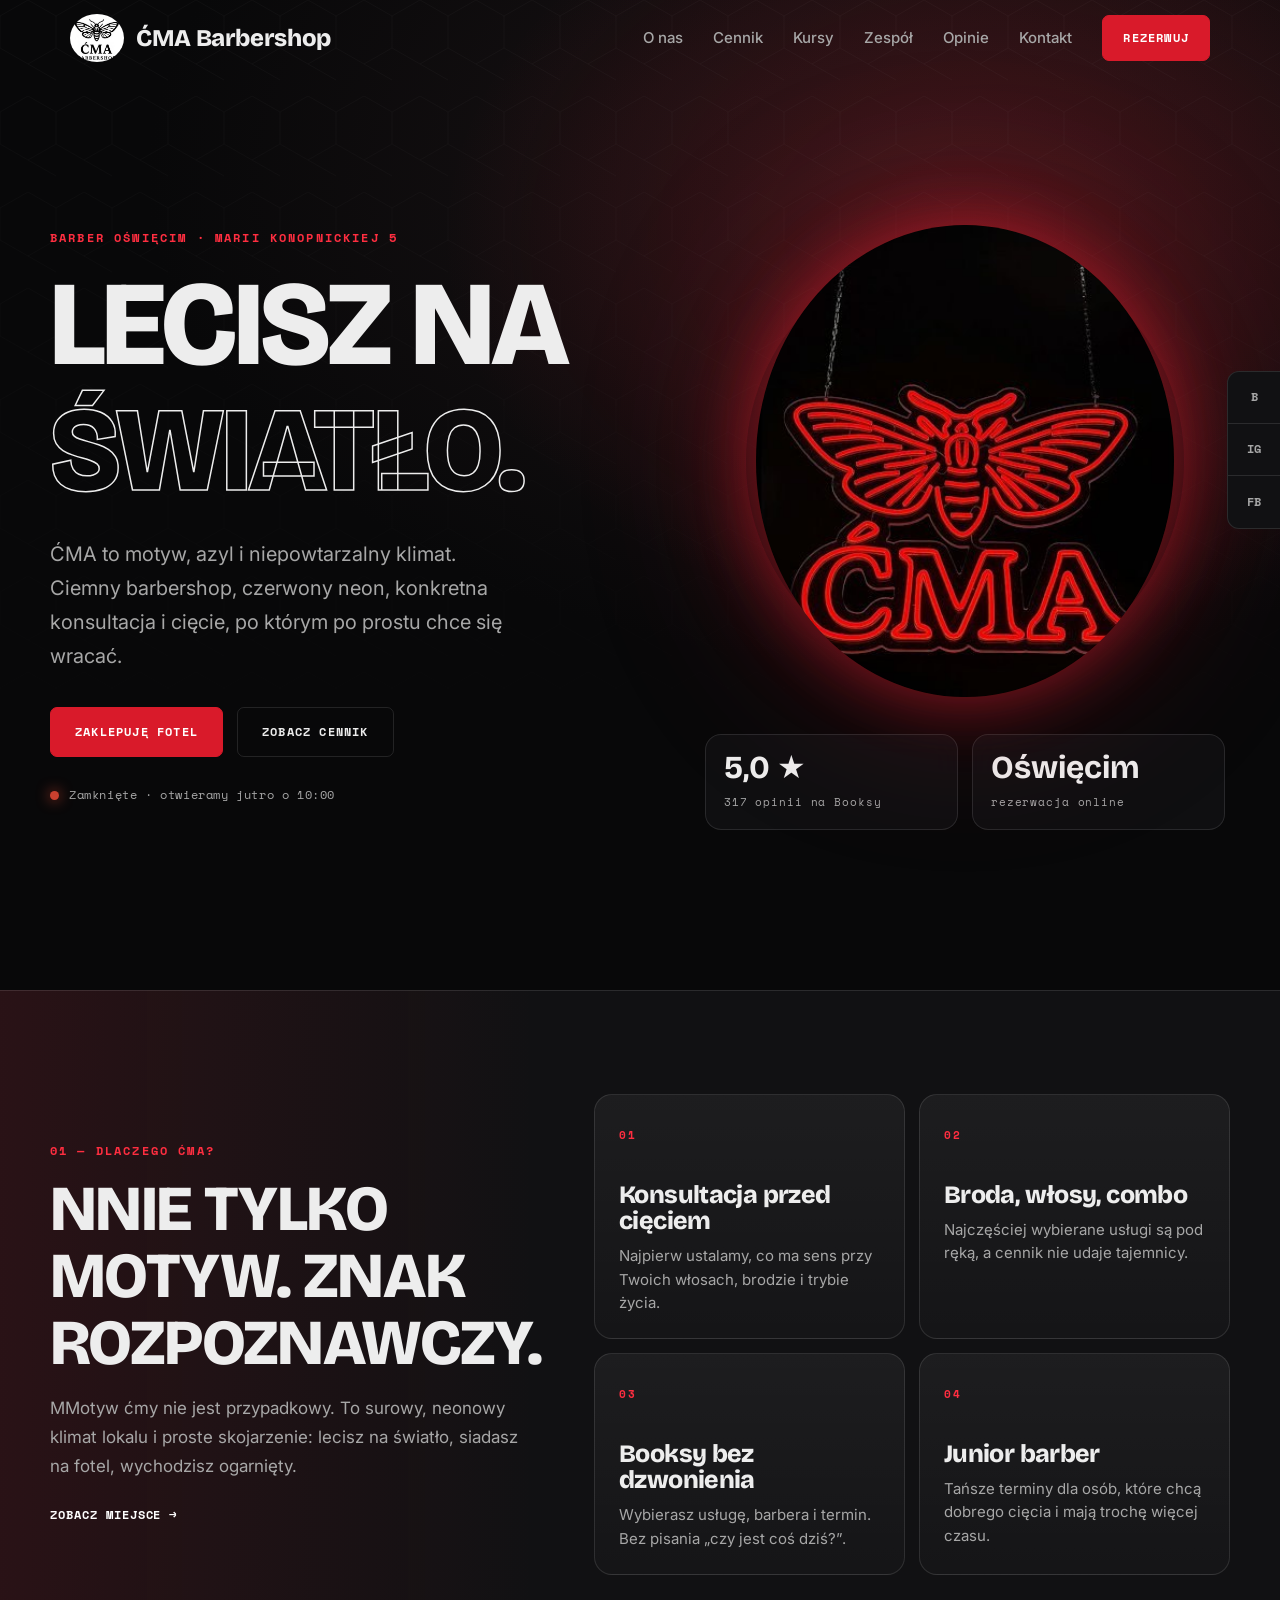
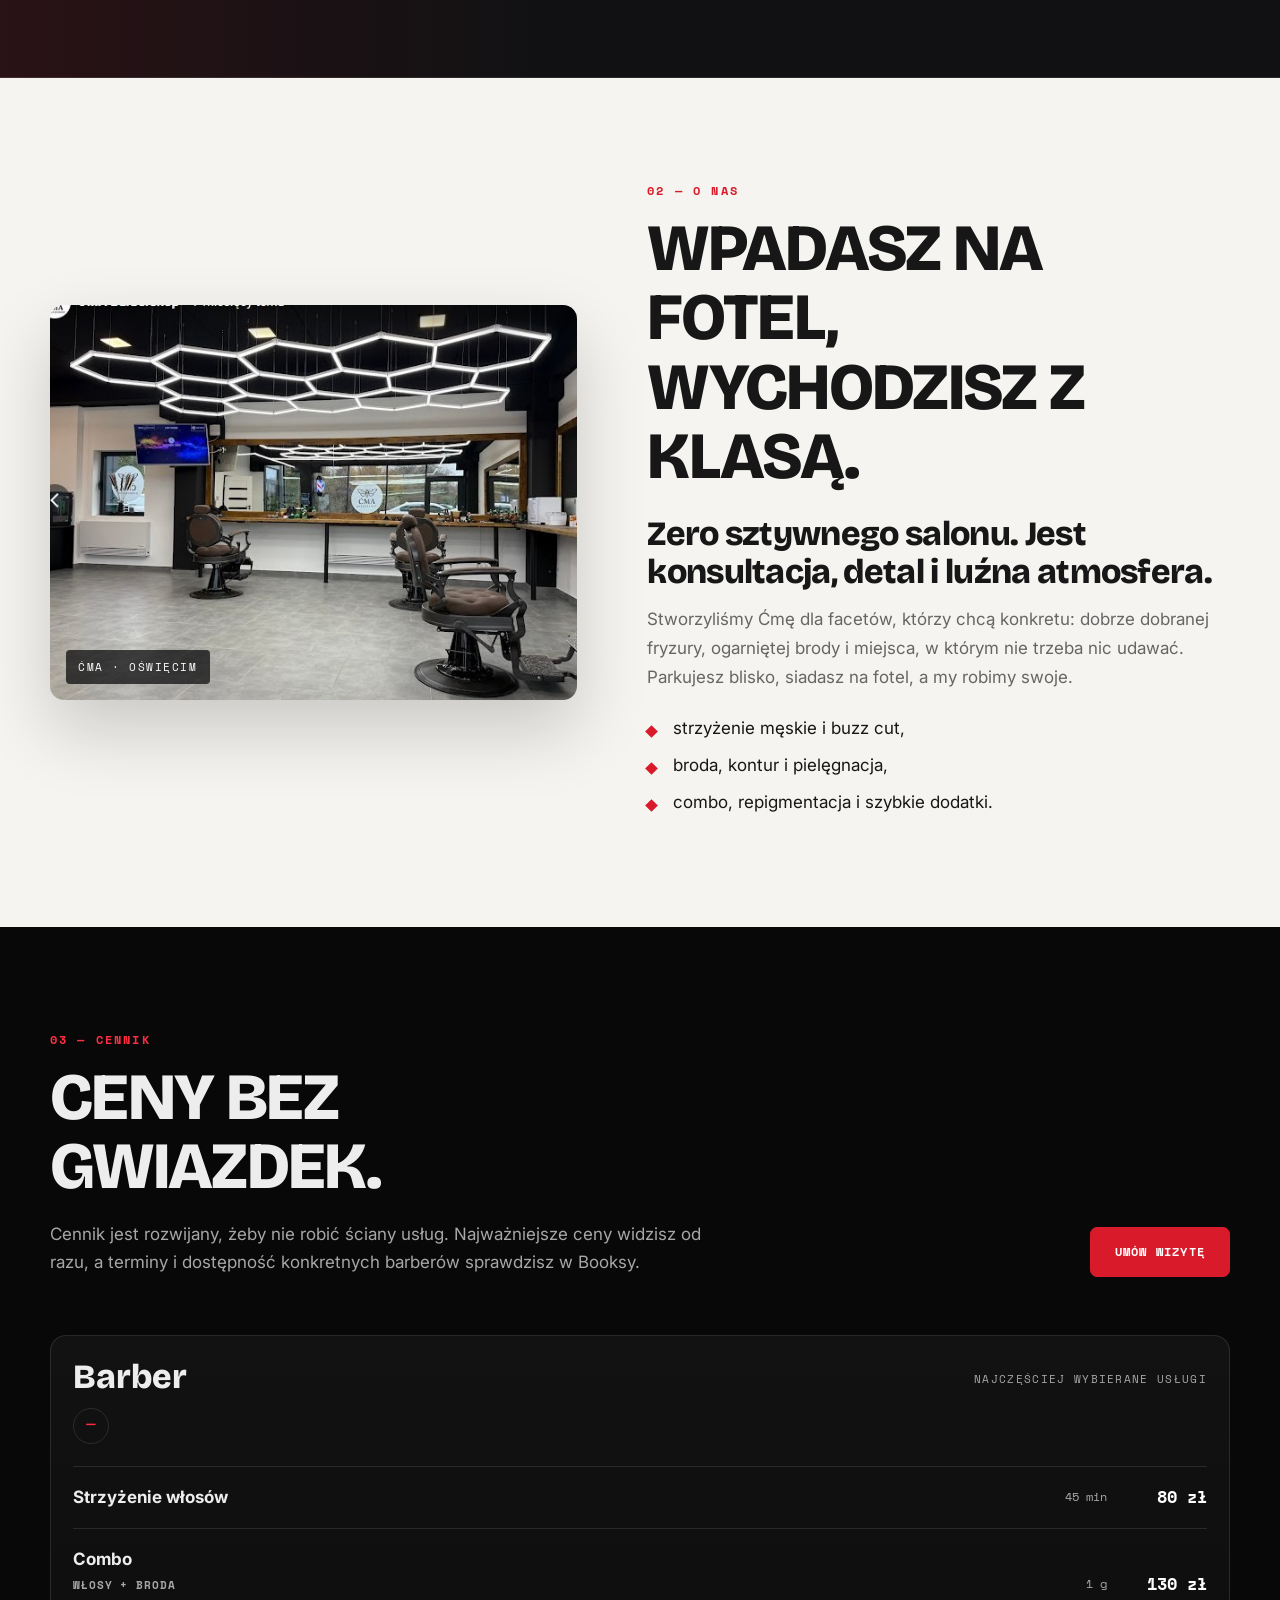
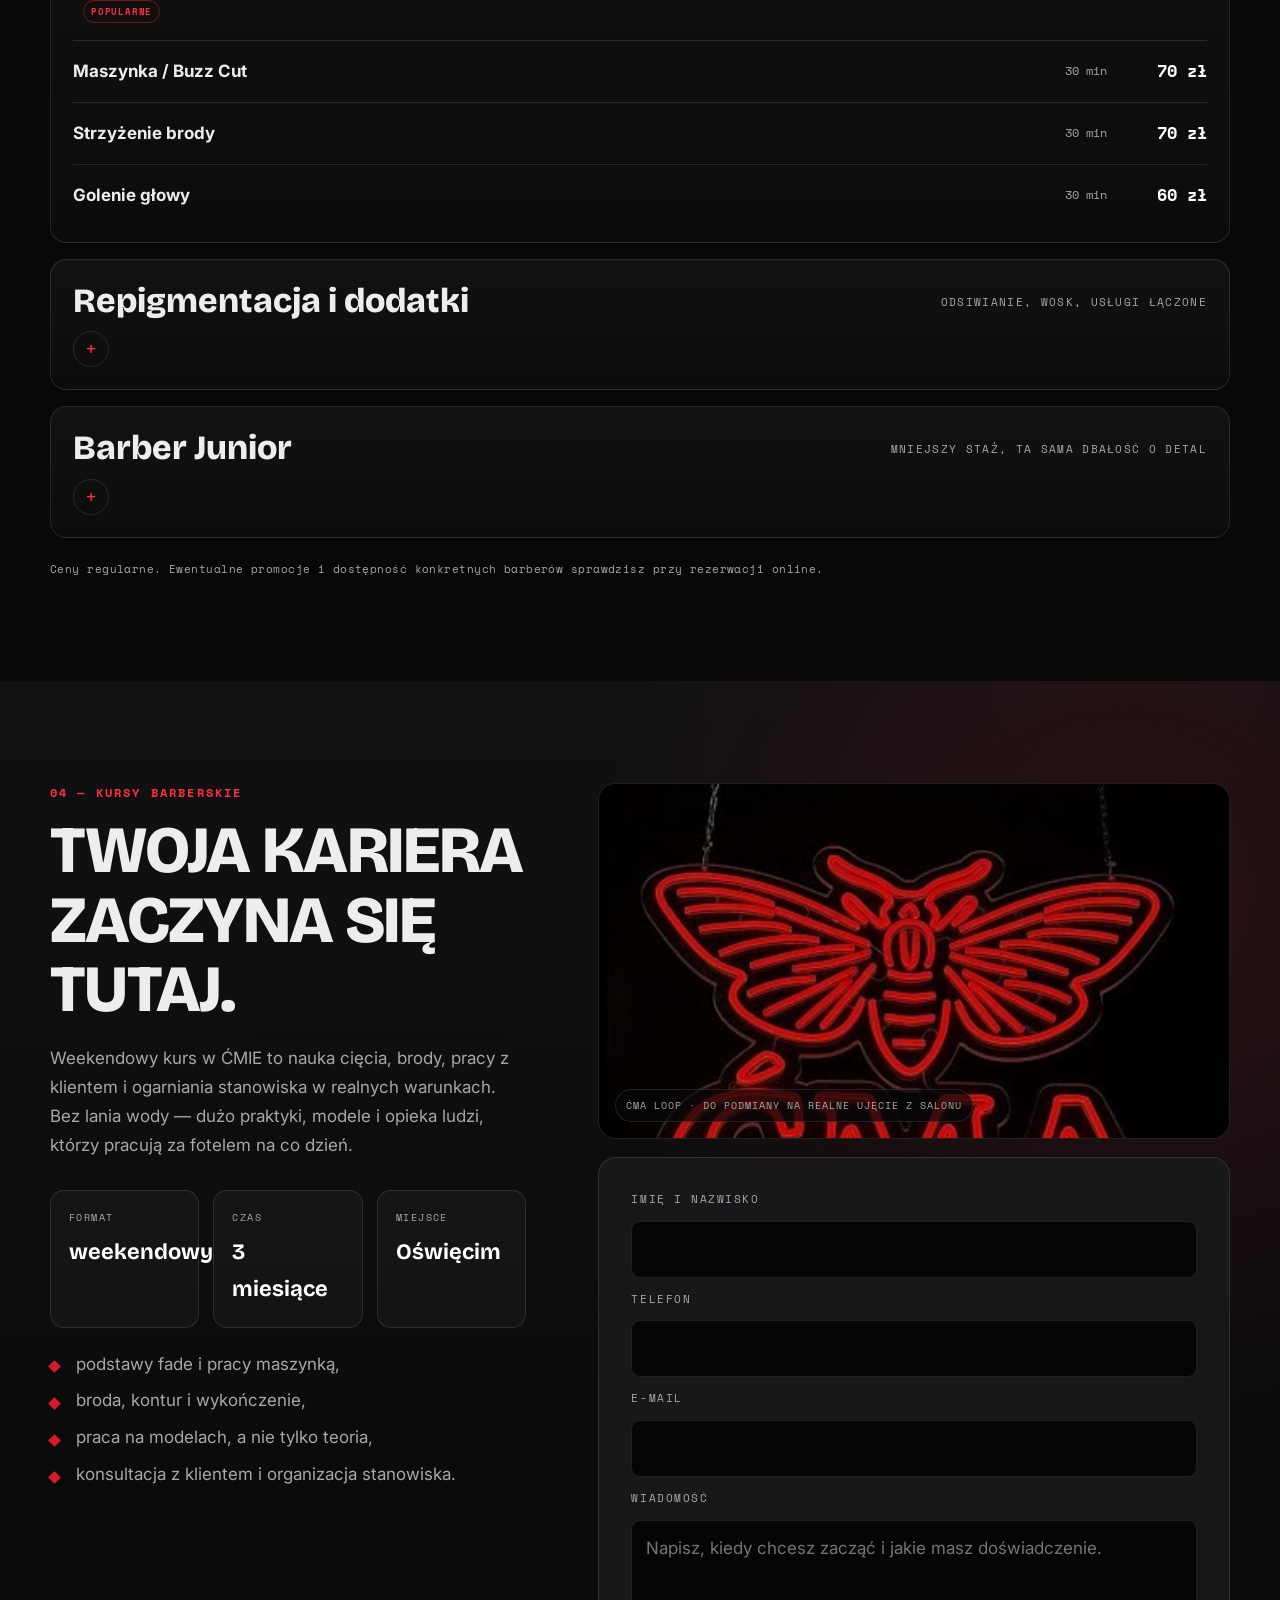
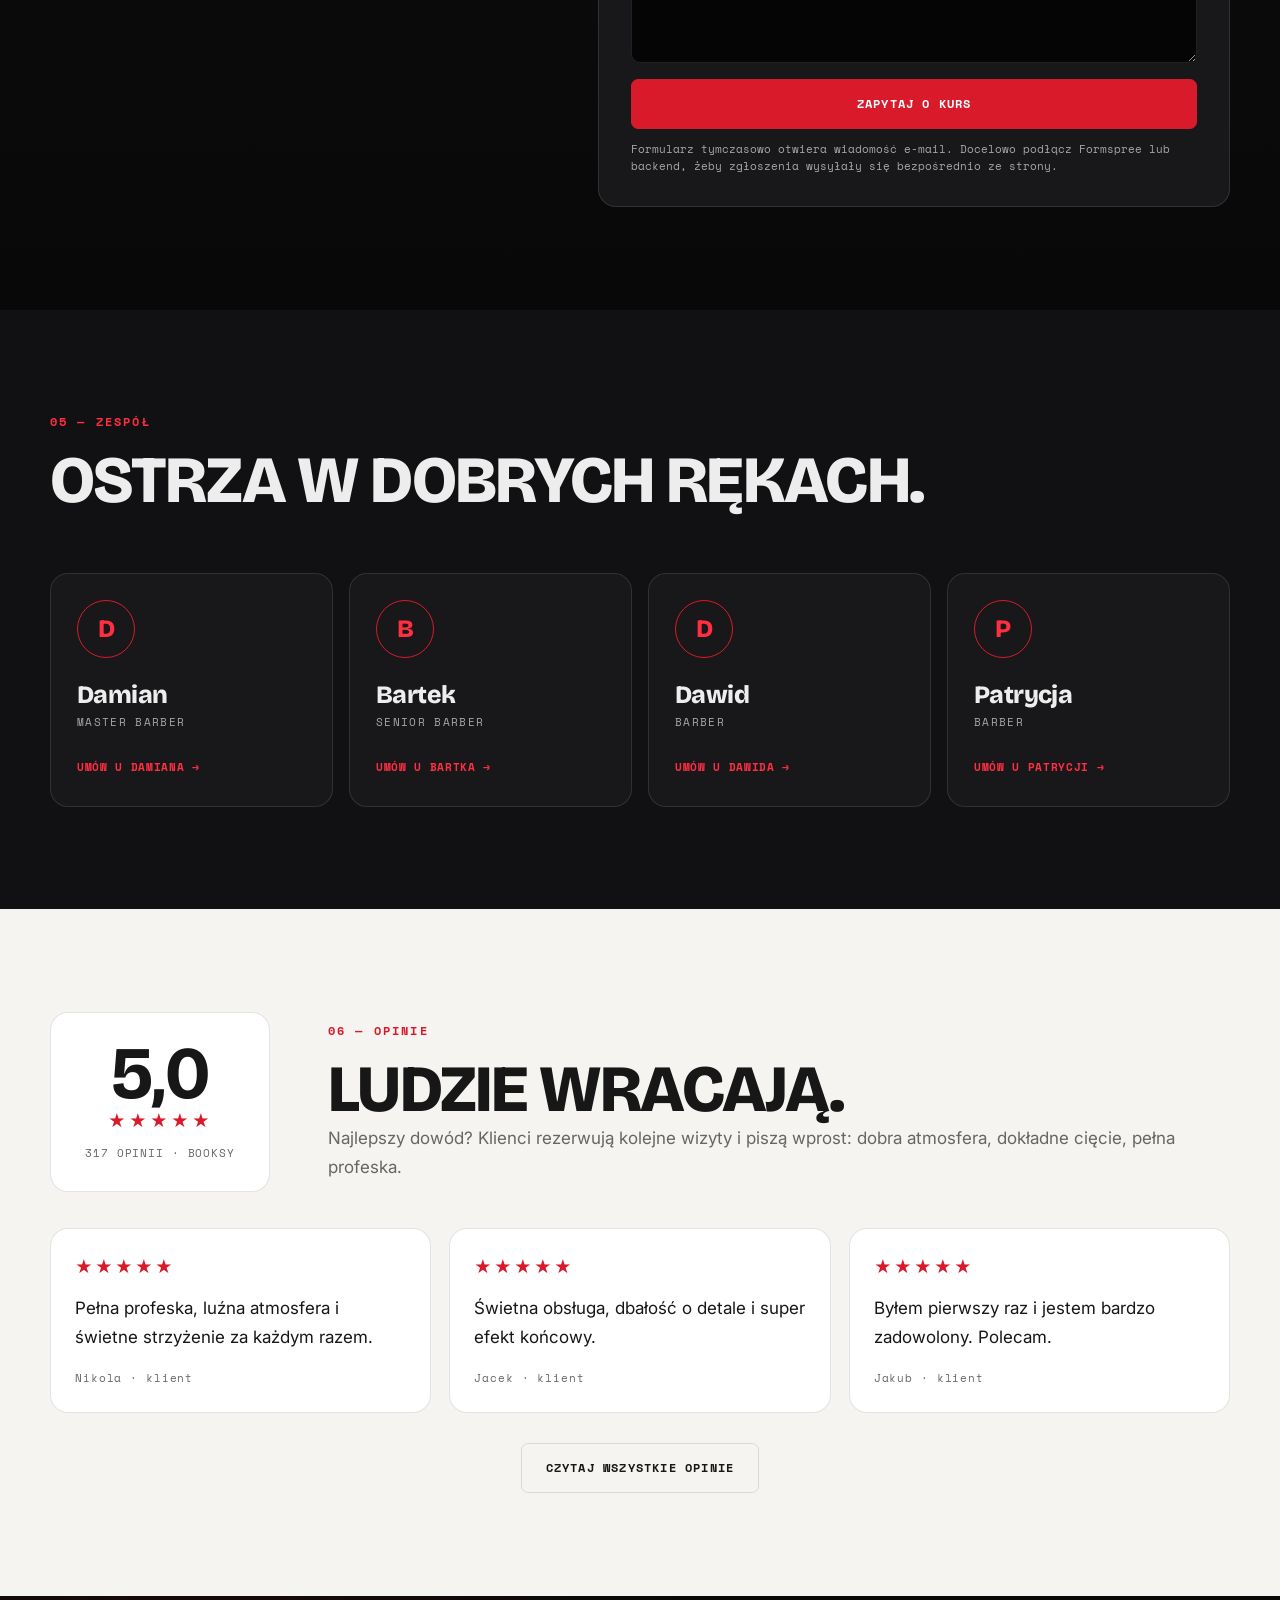
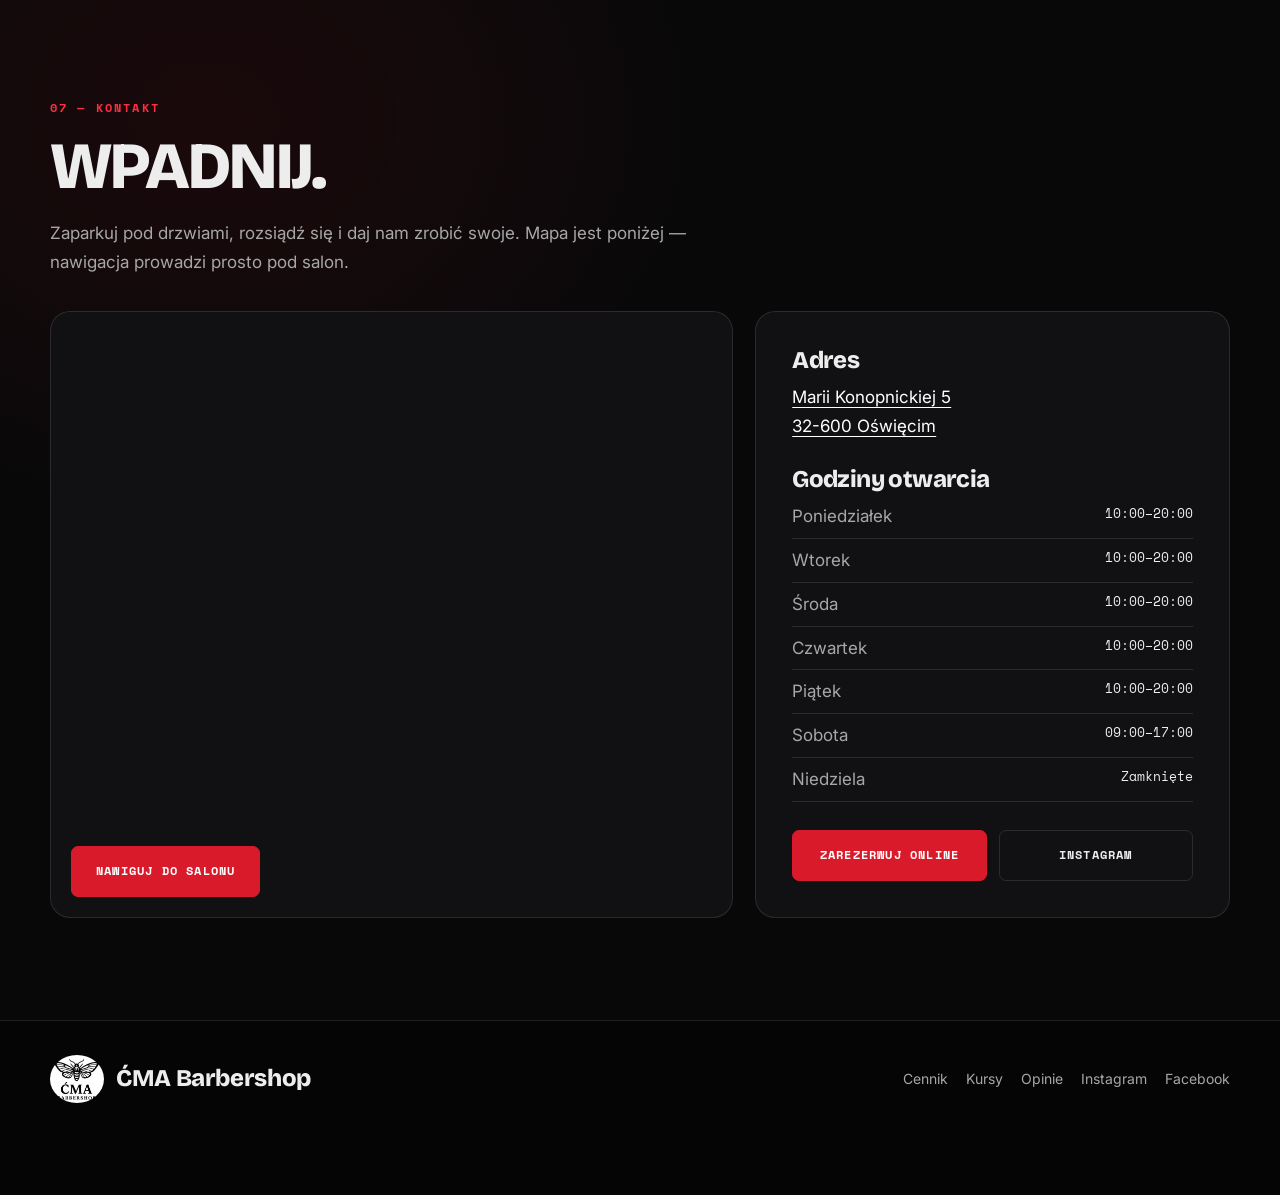
==== commit fe071104: "Revise text for lead and why section in index.html Updated text to enhance clarity and impact." ====
--- a/index.html
+++ b/index.html
@@ -94,7 +94,7 @@
         <div class="hero-copy">
           <span class="eyebrow">Barber Oświęcim · Marii Konopnickiej 5</span>
           <h1>Lecisz na <span>światło.</span></h1>
-          <p class="lead">ĆMA to nazwisko, motyw i klimat. Ciemny barbershop, czerwony neon, konkretna konsultacja i cięcie, po którym chce się wracać.</p>
+          <p class="lead">ĆMA to motyw, azyl i niepowtarzalny klimat. Ciemny barbershop, czerwony neon, konkretna konsultacja i cięcie, po którym po prostu chce się wracać.</p>
           <div class="cta">
             <a class="btn" href="https://booksy.com/pl-pl/320725_cma-barbershop_barber-shop_10151_oswiecim" target="_blank" rel="noopener">Zaklepuję fotel</a>
             <a class="btn ghost" href="#cennik">Zobacz cennik</a>
@@ -124,8 +124,8 @@
       <div class="wrap why-grid">
         <div class="why-copy reveal">
           <span class="eyebrow">01 — Dlaczego ĆMA?</span>
-          <h2>Nie tylko nazwisko. Znak rozpoznawczy.</h2>
-          <p>Motyw ćmy nie jest przypadkowy. To nazwisko właściciela, neonowy klimat lokalu i proste skojarzenie: lecisz na światło, siadasz na fotel, wychodzisz ogarnięty.</p>
+          <h2>NNIE TYLKO MOTYW. ZNAK ROZPOZNAWCZY.</h2>
+          <p>MMotyw ćmy nie jest przypadkowy. To surowy, neonowy klimat lokalu i proste skojarzenie: lecisz na światło, siadasz na fotel, wychodzisz ogarnięty.</p>
           <a class="text-link" href="#miejsce">Zobacz miejsce →</a>
         </div>
 
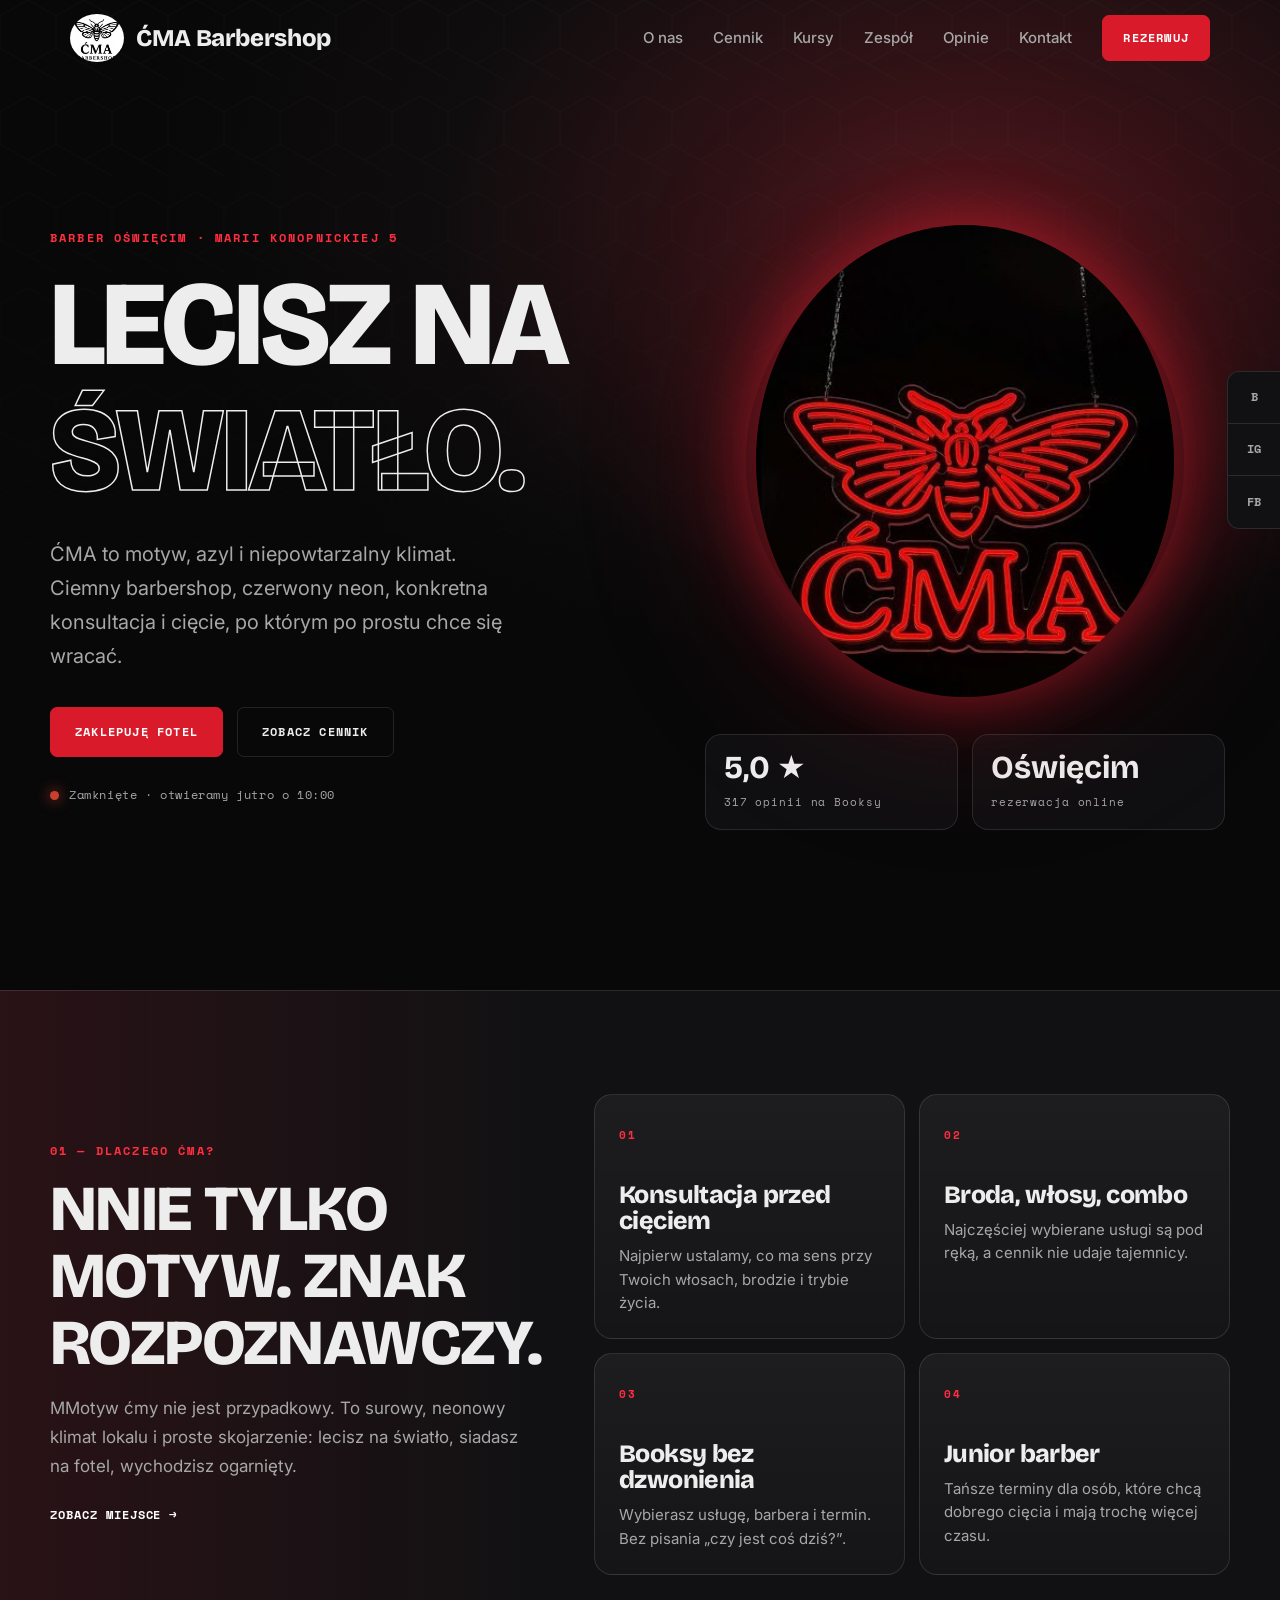
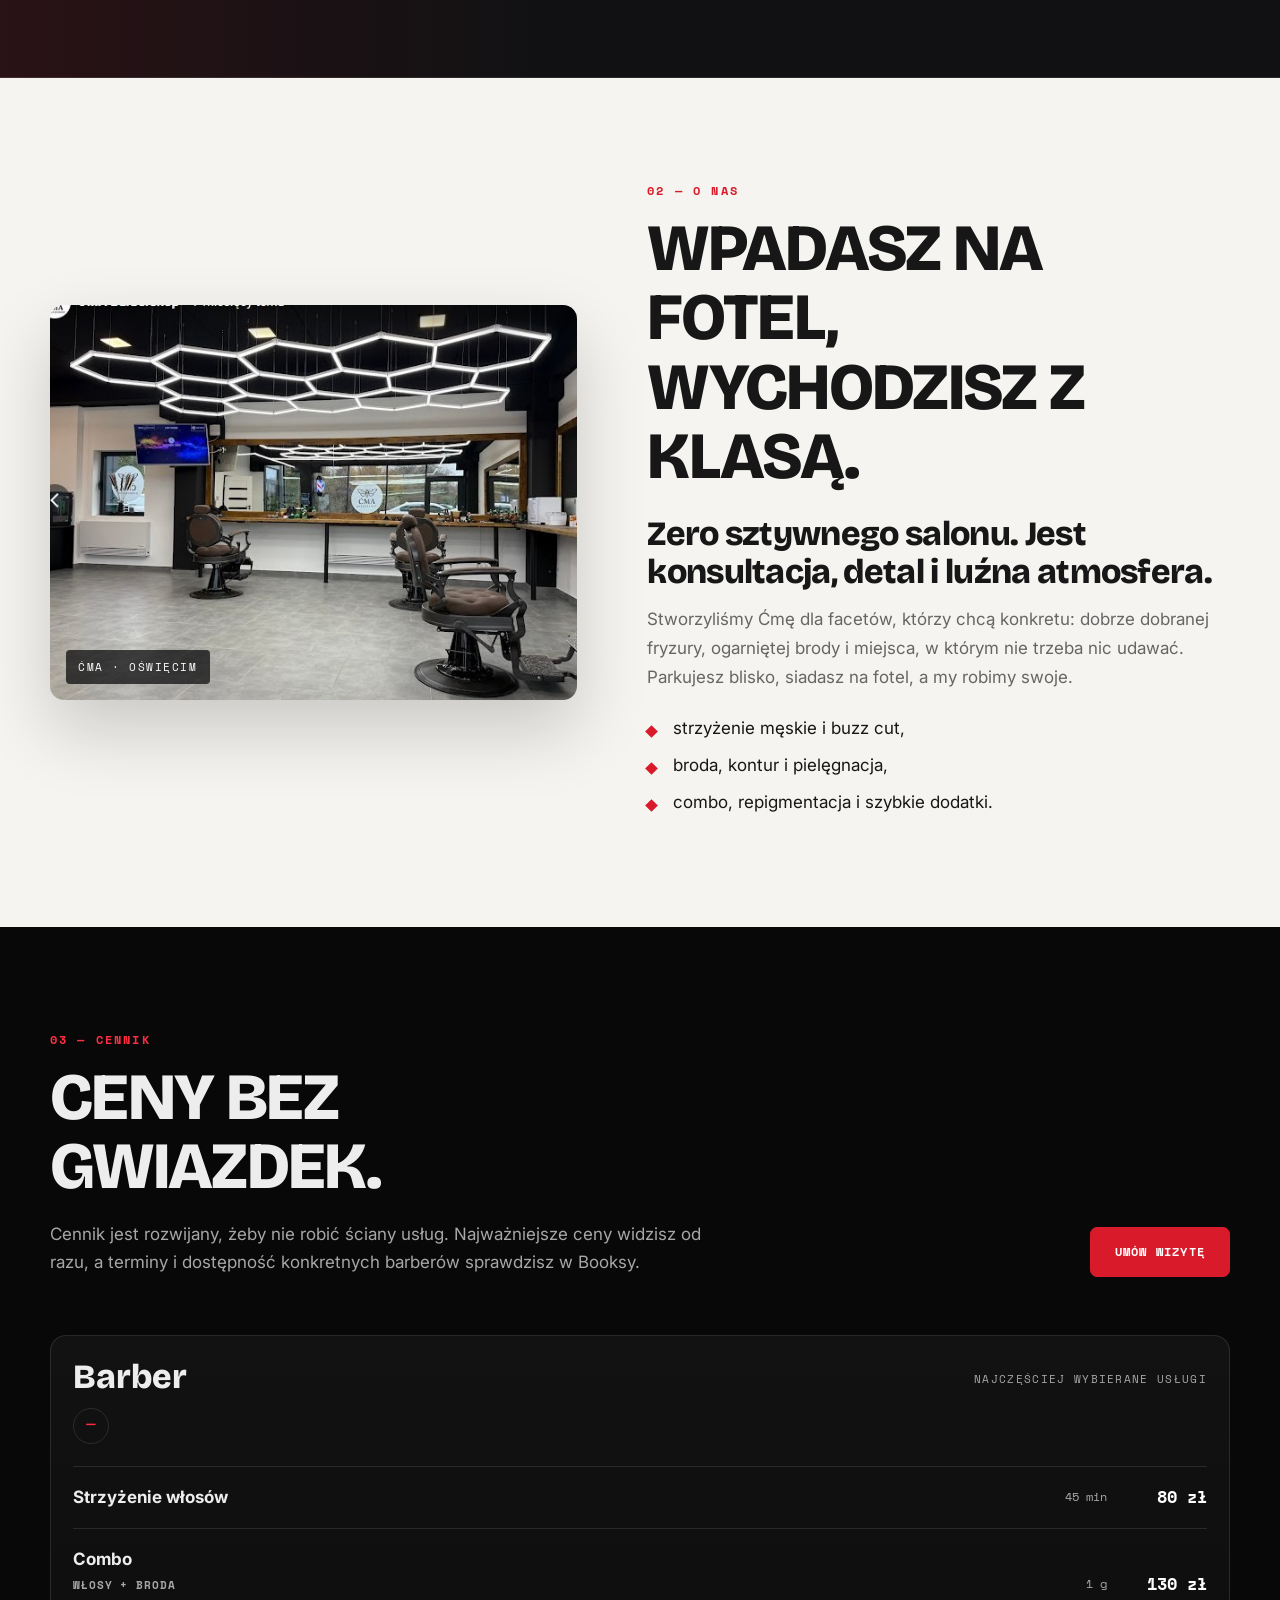
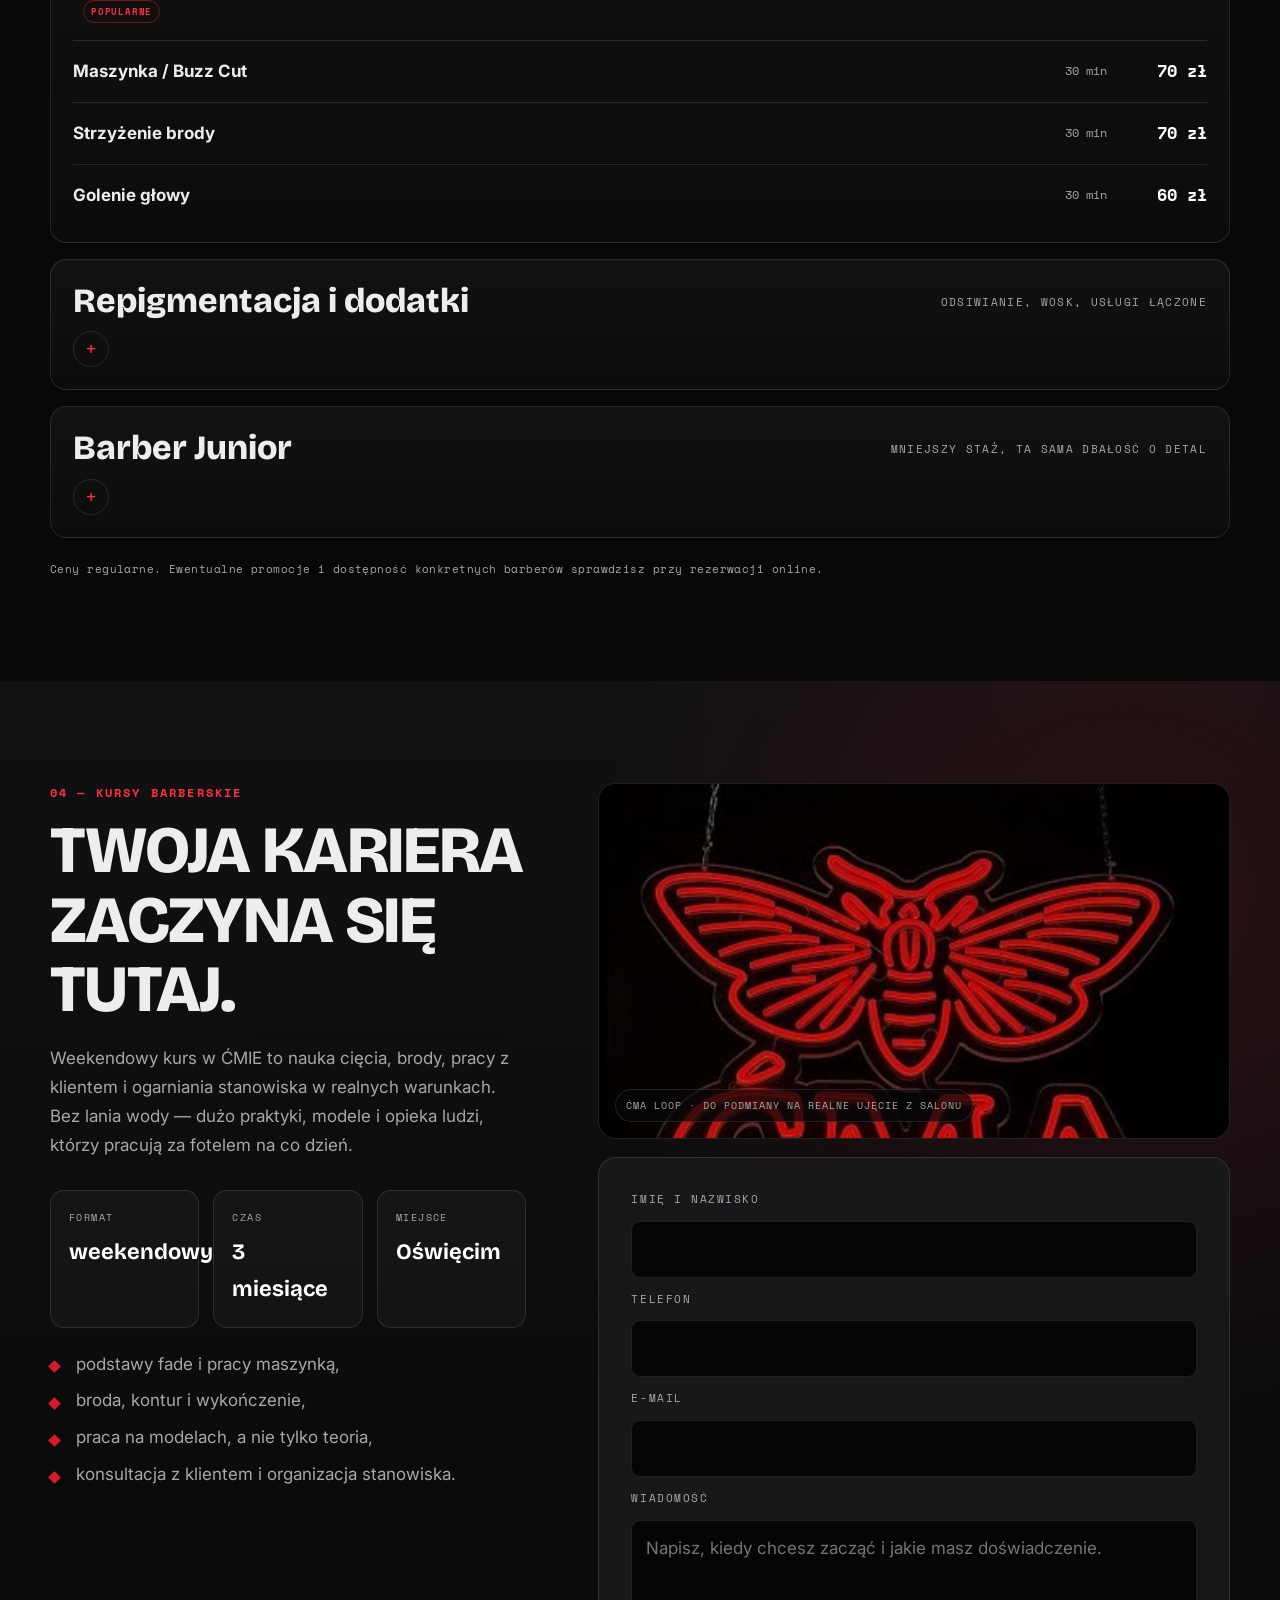
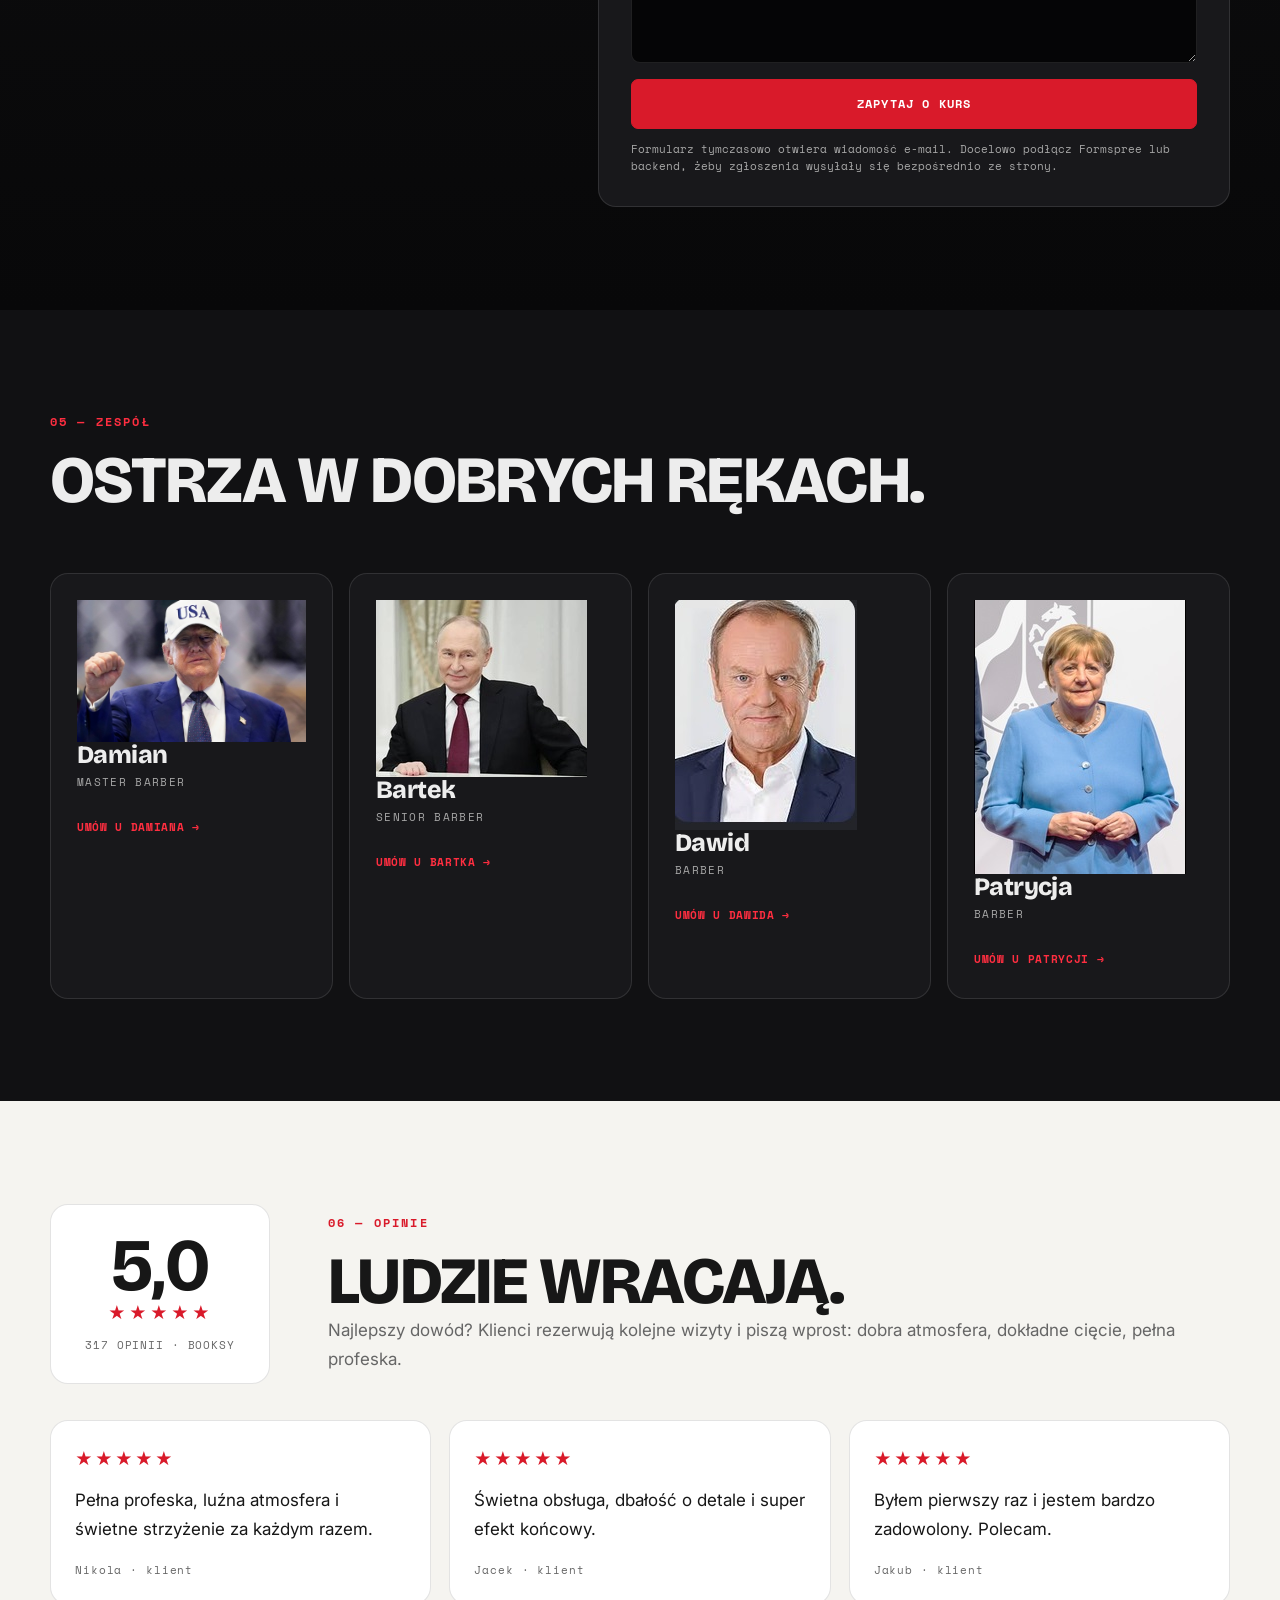
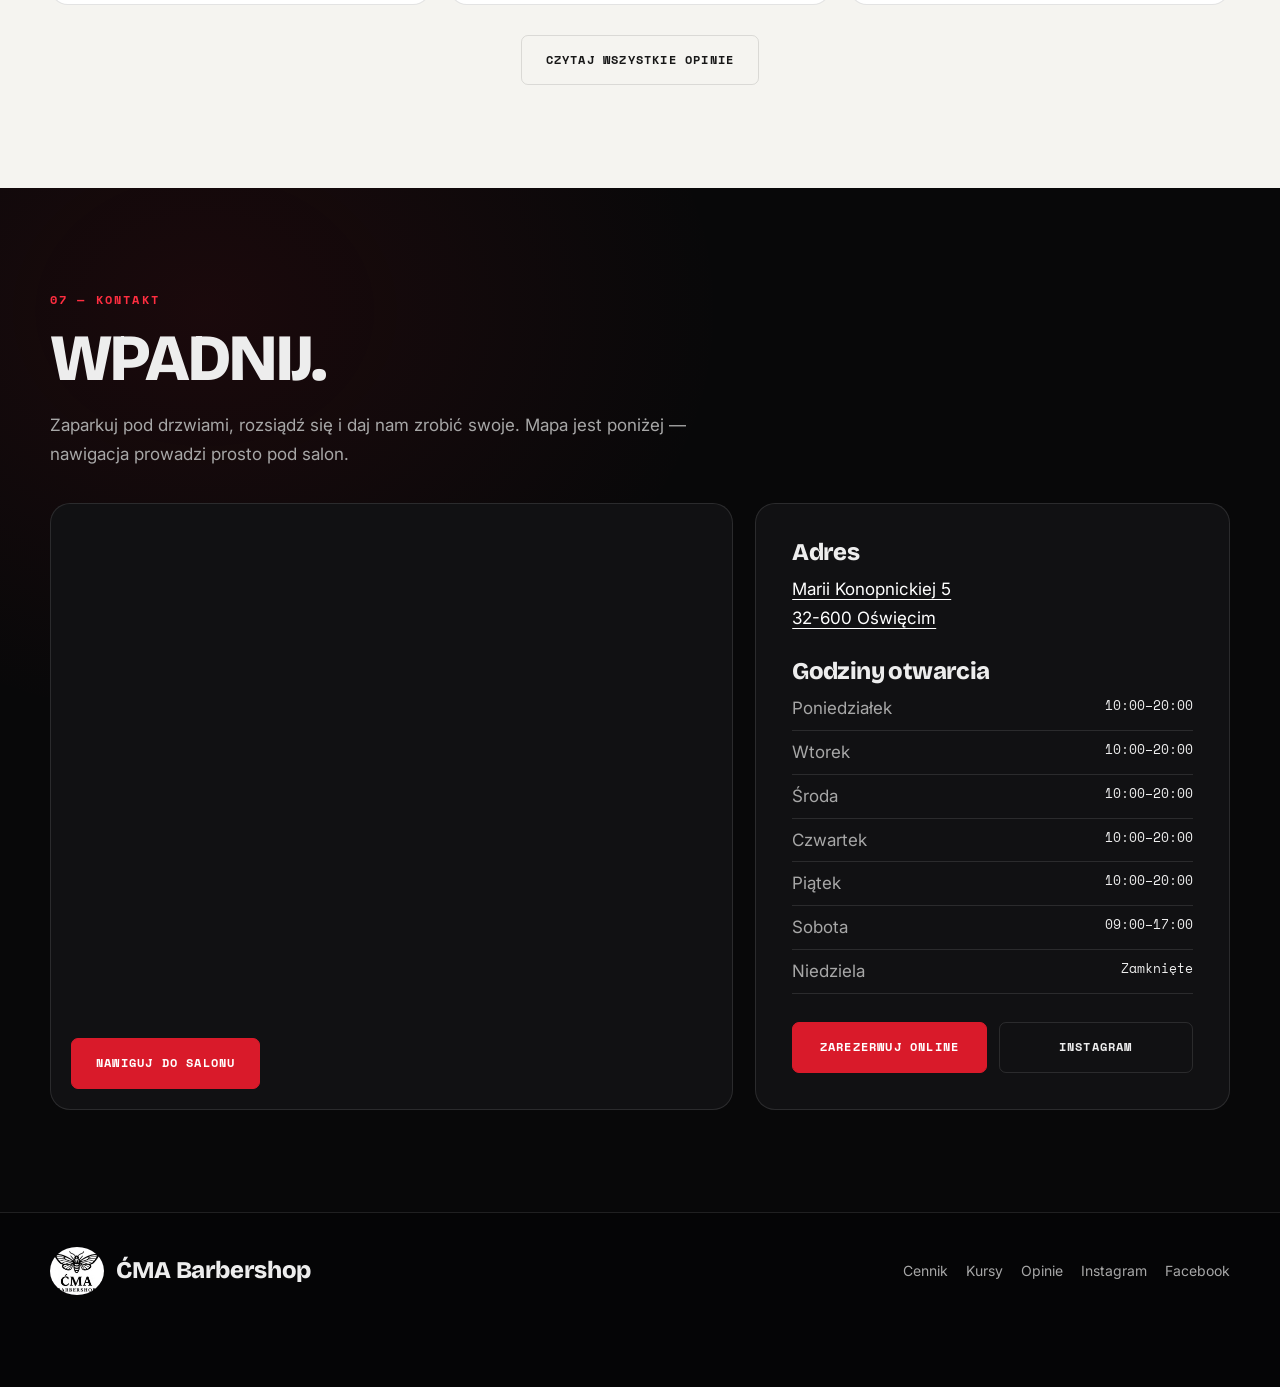
==== commit 747a903b: "Add team photos for barbers in index.html" ====
--- a/index.html
+++ b/index.html
@@ -291,10 +291,10 @@
         </div>
 
         <div class="team-grid reveal">
-          <article class="team-card"><span>D</span><h3>Damian</h3><p>Master Barber</p><a href="https://booksy.com/pl-pl/320725_cma-barbershop_barber-shop_10151_oswiecim" target="_blank" rel="noopener">Umów u Damiana →</a></article>
-          <article class="team-card"><span>B</span><h3>Bartek</h3><p>Senior Barber</p><a href="https://booksy.com/pl-pl/320725_cma-barbershop_barber-shop_10151_oswiecim" target="_blank" rel="noopener">Umów u Bartka →</a></article>
-          <article class="team-card"><span>D</span><h3>Dawid</h3><p>Barber</p><a href="https://booksy.com/pl-pl/320725_cma-barbershop_barber-shop_10151_oswiecim" target="_blank" rel="noopener">Umów u Dawida →</a></article>
-          <article class="team-card"><span>P</span><h3>Patrycja</h3><p>Barber</p><a href="https://booksy.com/pl-pl/320725_cma-barbershop_barber-shop_10151_oswiecim" target="_blank" rel="noopener">Umów u Patrycji →</a></article>
+          <article class="team-card"><div class="team-photo"><img src="assets/trump.jpg" alt="Damian — barber w ĆMA" loading="lazy"></div><h3>Damian</h3><p>Master Barber</p><a href="https://booksy.com/pl-pl/320725_cma-barbershop_barber-shop_10151_oswiecim" target="_blank" rel="noopener">Umów u Damiana →</a></article>
+          <article class="team-card"><div class="team-photo"><img src="assets/putin.jpg" alt="Bartek — barber w ĆMA" loading="lazy"></div><h3>Bartek</h3><p>Senior Barber</p><a href="https://booksy.com/pl-pl/320725_cma-barbershop_barber-shop_10151_oswiecim" target="_blank" rel="noopener">Umów u Bartka →</a></article>
+          <article class="team-card"><div class="team-photo"><img src="assets/tusk.jpg" alt="Dawid — barber w ĆMA" loading="lazy"></div><h3>Dawid</h3><p>Barber</p><a href="https://booksy.com/pl-pl/320725_cma-barbershop_barber-shop_10151_oswiecim" target="_blank" rel="noopener">Umów u Dawida →</a></article>
+          <article class="team-card"><div class="team-photo"><img src="assets/merkel.jpg" alt="Patrycja — barber w ĆMA" loading="lazy"></div><h3>Patrycja</h3><p>Barber</p><a href="https://booksy.com/pl-pl/320725_cma-barbershop_barber-shop_10151_oswiecim" target="_blank" rel="noopener">Umów u Patrycji →</a></article>
         </div>
       </div>
     </section>
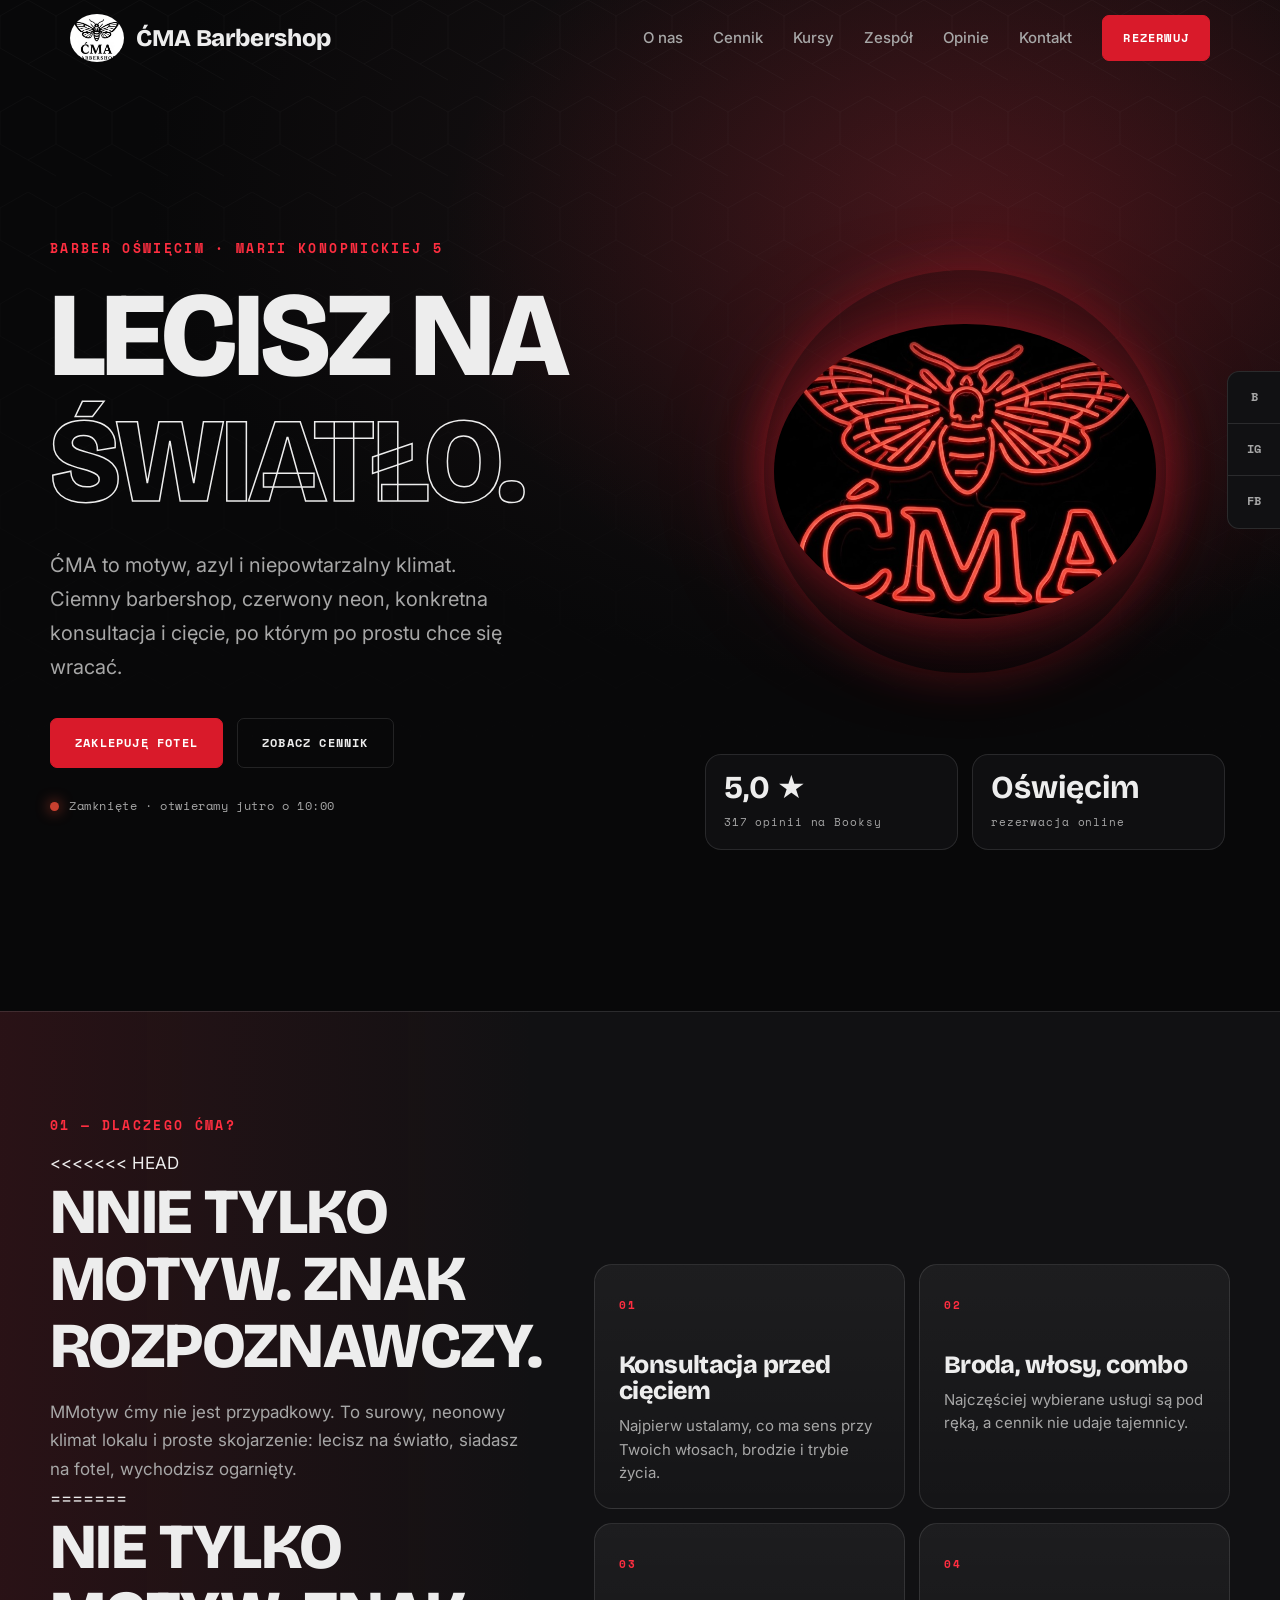
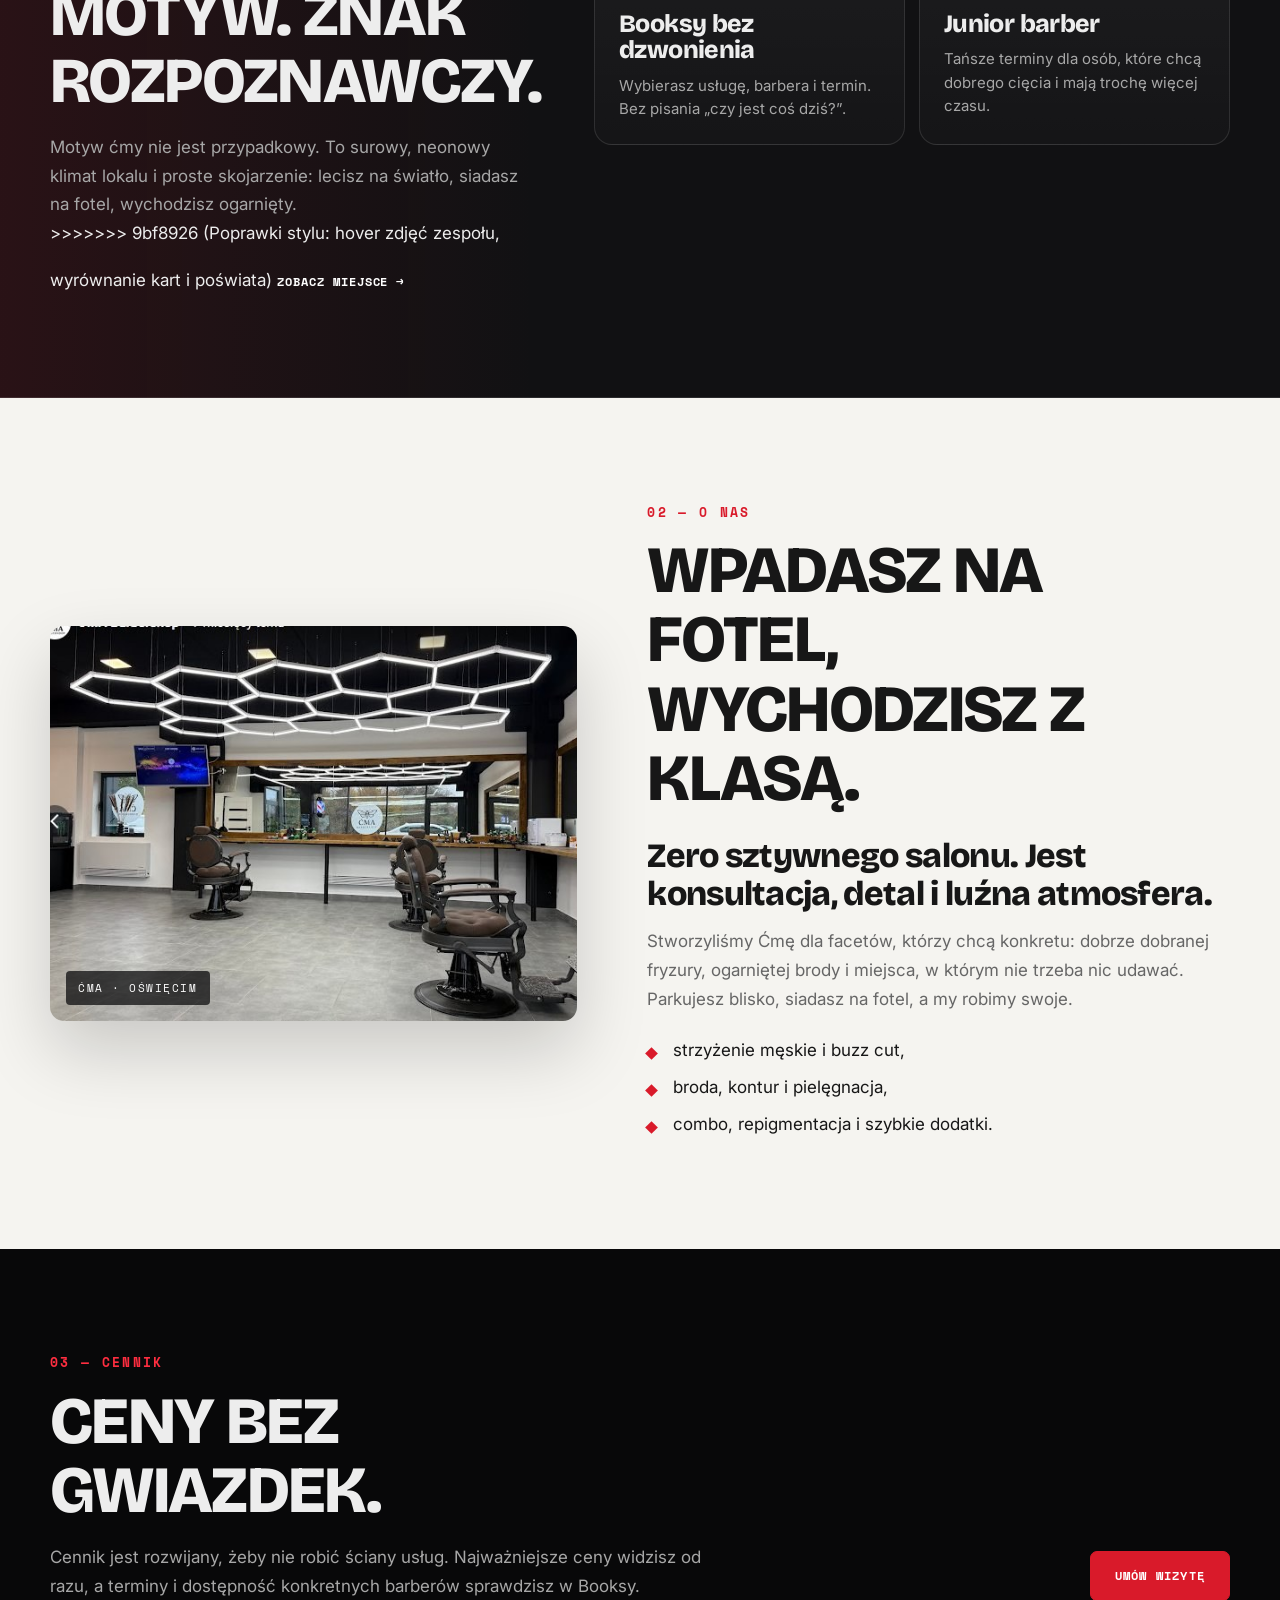
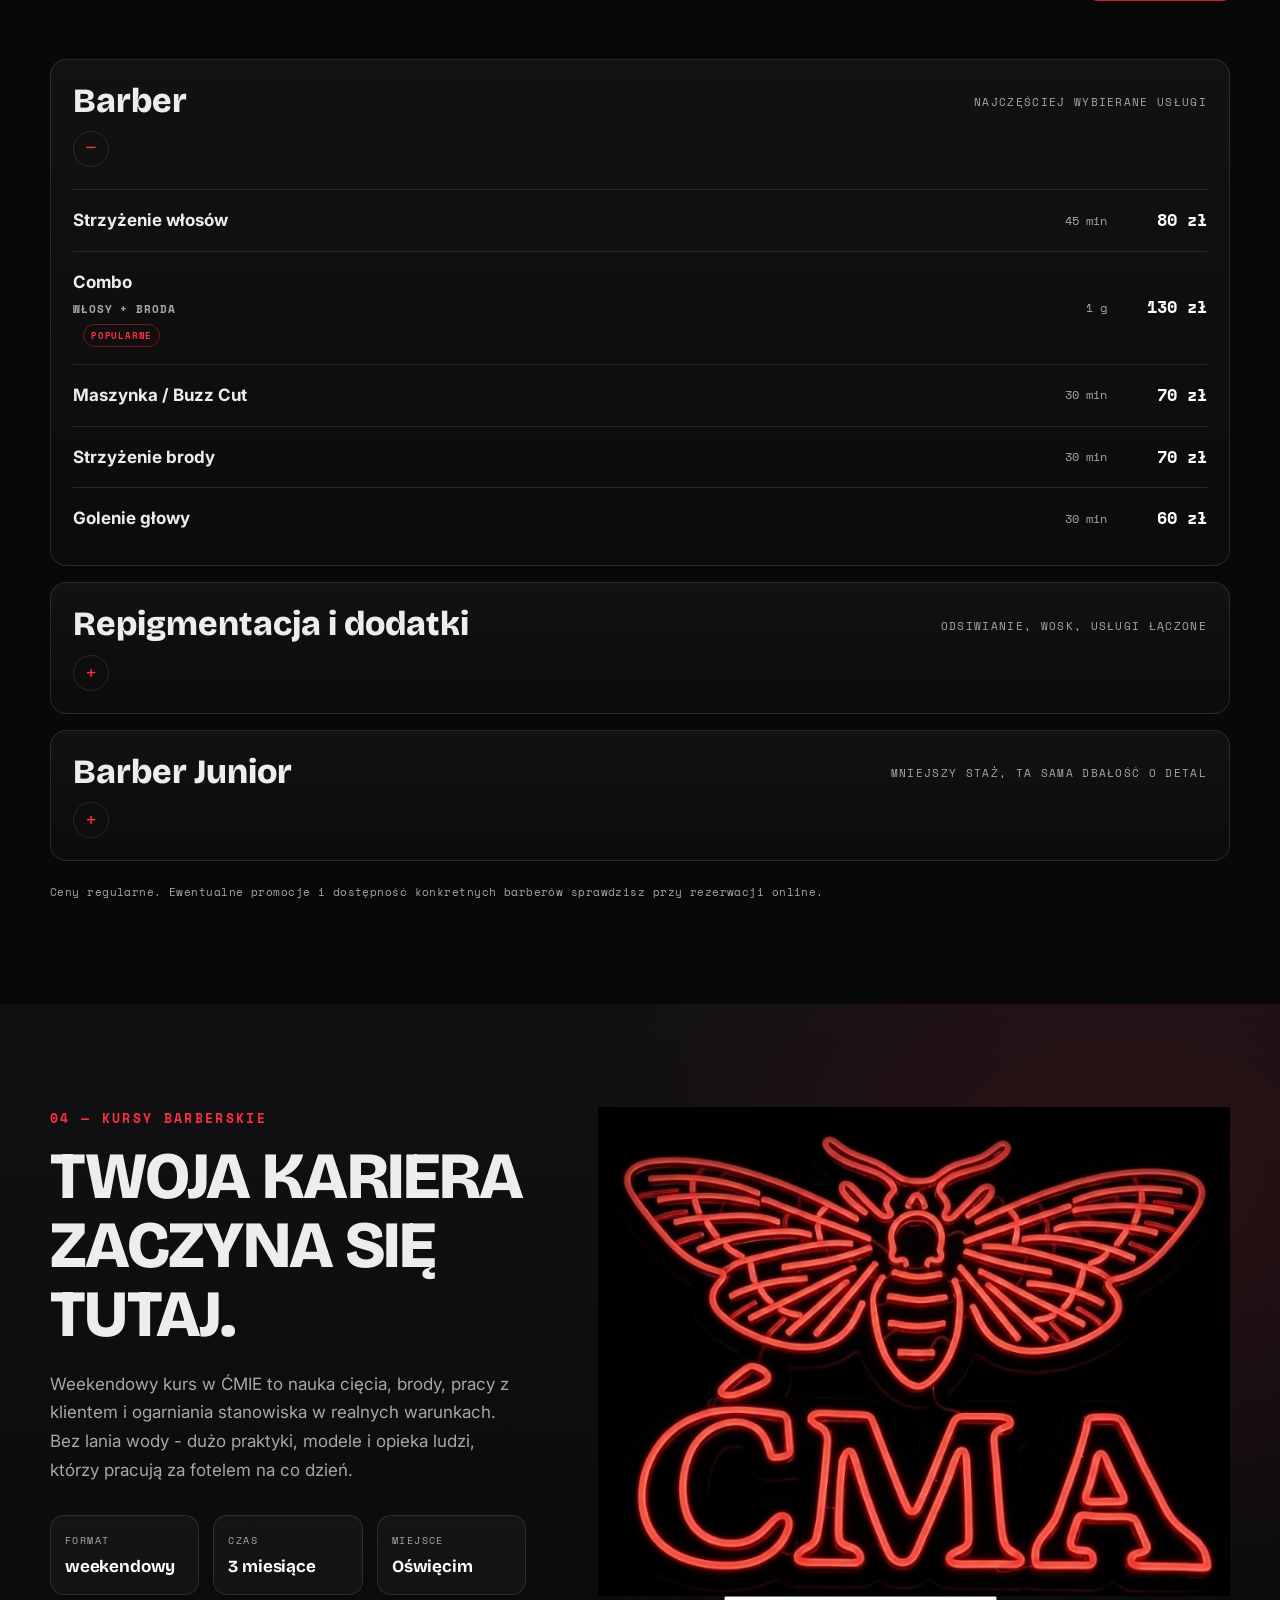
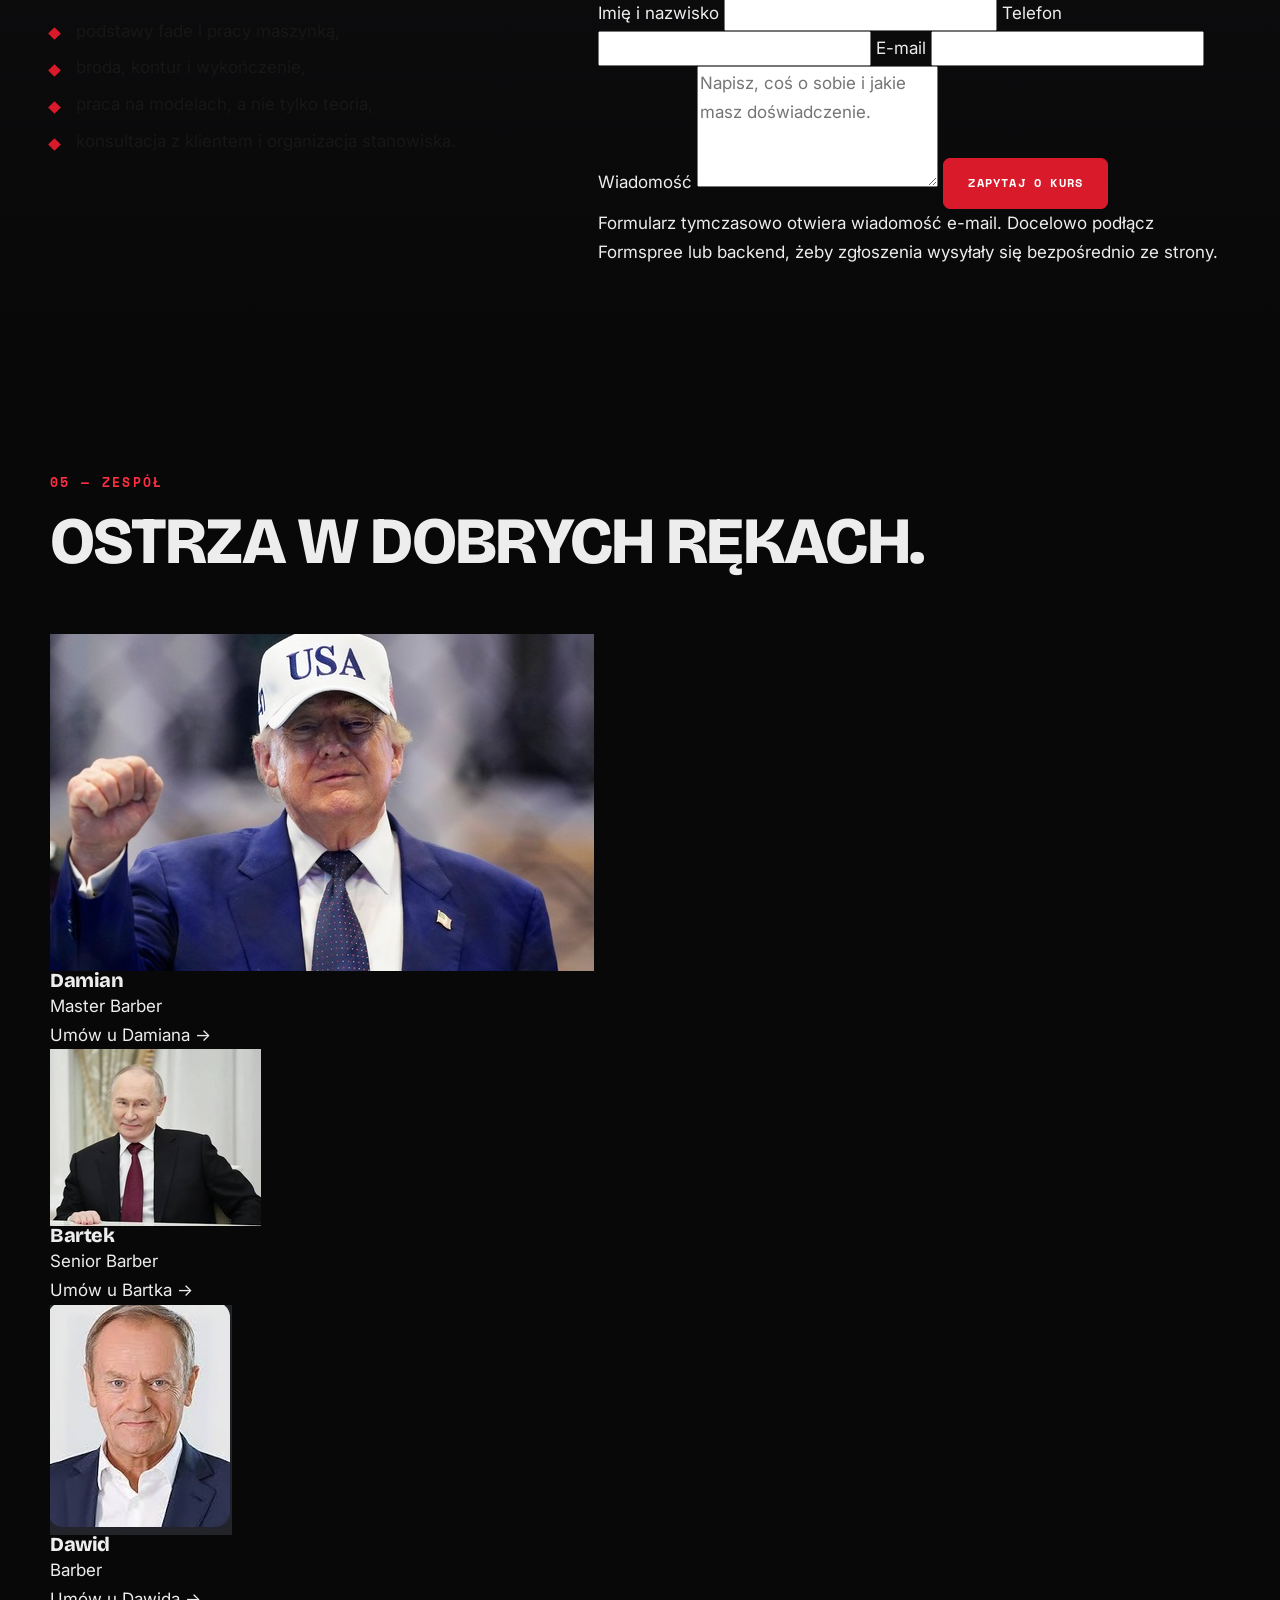
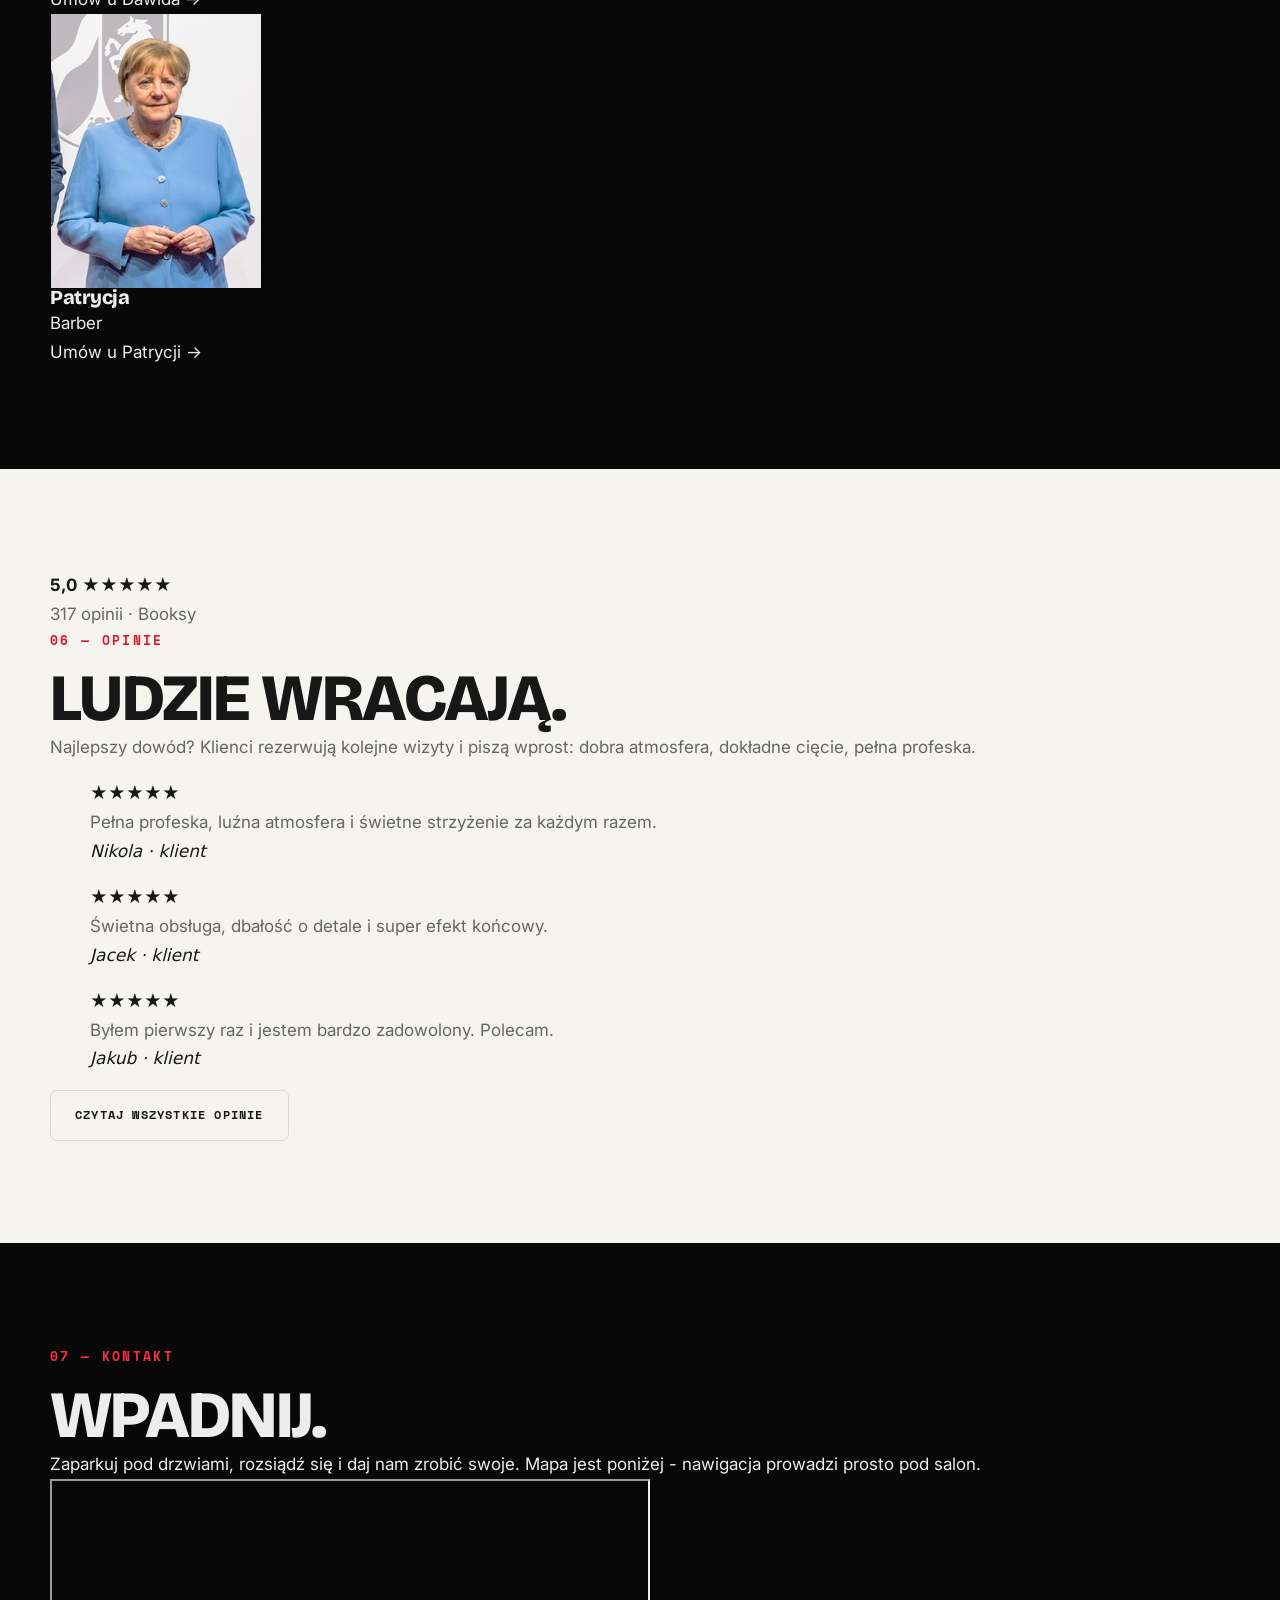
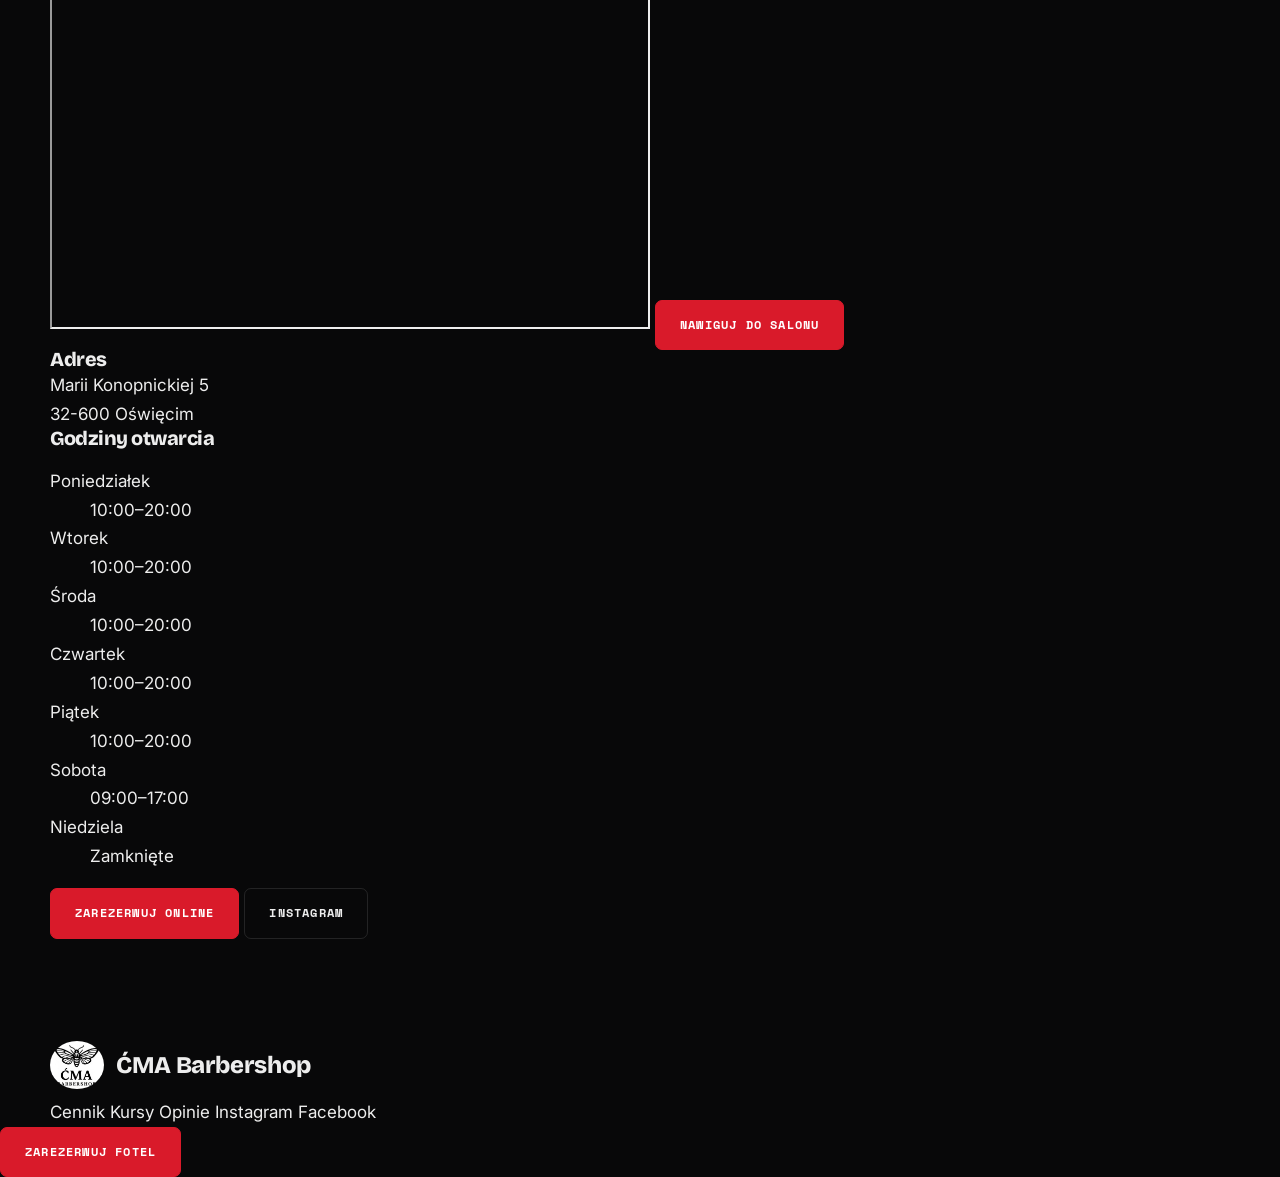
==== commit d5f19e4f: "Poprawki stylu: hover zdjęć zespołu, wyrównanie kart i poświata" ====
--- a/index.html
+++ b/index.html
@@ -104,7 +104,7 @@
 
         <div class="hero-media reveal">
           <div class="hero-orb">
-            <img src="assets/neon-cma.jpg" alt="Neon ĆMA Barbershop" width="389" height="439">
+            <img src="assets/neon-cma.jpg" alt="Neon ĆMA Barbershop" width="100" height="100">
           </div>
           <div class="hero-facts" aria-label="Ocena i informacje">
             <div class="rating-card">
@@ -124,8 +124,13 @@
       <div class="wrap why-grid">
         <div class="why-copy reveal">
           <span class="eyebrow">01 — Dlaczego ĆMA?</span>
+<<<<<<< HEAD
           <h2>NNIE TYLKO MOTYW. ZNAK ROZPOZNAWCZY.</h2>
           <p>MMotyw ćmy nie jest przypadkowy. To surowy, neonowy klimat lokalu i proste skojarzenie: lecisz na światło, siadasz na fotel, wychodzisz ogarnięty.</p>
+=======
+          <h2>NIE TYLKO MOTYW. ZNAK ROZPOZNAWCZY.</h2>
+          <p>Motyw ćmy nie jest przypadkowy. To surowy, neonowy klimat lokalu i proste skojarzenie: lecisz na światło, siadasz na fotel, wychodzisz ogarnięty.</p>
+>>>>>>> 9bf8926 (Poprawki stylu: hover zdjęć zespołu, wyrównanie kart i poświata)
           <a class="text-link" href="#miejsce">Zobacz miejsce →</a>
         </div>
 
@@ -237,7 +242,7 @@
         <div class="course-copy reveal">
           <span class="eyebrow">04 — Kursy barberskie</span>
           <h2>Twoja kariera zaczyna się tutaj.</h2>
-          <p>Weekendowy kurs w ĆMIE to nauka cięcia, brody, pracy z klientem i ogarniania stanowiska w realnych warunkach. Bez lania wody — dużo praktyki, modele i opieka ludzi, którzy pracują za fotelem na co dzień.</p>
+          <p>Weekendowy kurs w ĆMIE to nauka cięcia, brody, pracy z klientem i ogarniania stanowiska w realnych warunkach. Bez lania wody - dużo praktyki, modele i opieka ludzi, którzy pracują za fotelem na co dzień.</p>
 
           <div class="meta">
             <div><span>Format</span><b>weekendowy</b></div>
@@ -258,7 +263,7 @@
             <video autoplay muted loop playsinline poster="assets/neon-cma.jpg" aria-label="Animowany neon ĆMA Barbershop">
               <source src="assets/cma-neon-loop.mp4" type="video/mp4">
             </video>
-            <div class="video-caption">ĆMA loop · do podmiany na realne ujęcie z salonu</div>
+            <div class="video-caption"></div>
           </div>
 
           <form class="course" id="courseForm" action="https://formspree.io/f/TWOJ_ID" method="POST">
@@ -272,7 +277,7 @@
             <input id="cf-email" name="email" type="email" autocomplete="email">
 
             <label for="cf-msg">Wiadomość</label>
-            <textarea id="cf-msg" name="message" rows="4" placeholder="Napisz, kiedy chcesz zacząć i jakie masz doświadczenie."></textarea>
+            <textarea id="cf-msg" name="message" rows="4" placeholder="Napisz, coś o sobie i jakie masz doświadczenie."></textarea>
 
             <button class="btn" type="submit">Zapytaj o kurs</button>
             <p class="formnote" id="courseNote">Podłącz Formspree albo inny backend formularza. Do tego czasu przycisk może otwierać klienta poczty.</p>
@@ -328,7 +333,7 @@
       <div class="wrap contact-head reveal">
         <span class="eyebrow">07 — Kontakt</span>
         <h2>Wpadnij.</h2>
-        <p>Zaparkuj pod drzwiami, rozsiądź się i daj nam zrobić swoje. Mapa jest poniżej — nawigacja prowadzi prosto pod salon.</p>
+        <p>Zaparkuj pod drzwiami, rozsiądź się i daj nam zrobić swoje. Mapa jest poniżej - nawigacja prowadzi prosto pod salon.</p>
       </div>
 
       <div class="wrap contact-grid">
@@ -383,4 +388,4 @@
 
   <script src="main.js" defer></script>
 </body>
-</html>
+</html>
--- a/style.css
+++ b/style.css
@@ -60,7 +60,7 @@
   margin-bottom: 13px;
   color: var(--neon-bright);
   font-family: var(--mono);
-  font-size: 12px;
+  font-size: 13px;
   font-weight: 700;
   letter-spacing: .18em;
   text-transform: uppercase;
@@ -272,25 +272,25 @@
   position: relative;
   display: grid;
   place-items: center;
-  width: min(510px, 100%);
+  width: min(600px, 100%);
   aspect-ratio: 1;
   border-radius: 50%;
-  background: radial-gradient(circle, rgba(217,26,42,.18), transparent 64%);
+  background: radial-gradient(circle at center, rgba(217,26,42,.28) 0%, rgba(217,26,42,.14) 15%, transparent 24%);
 }
 .hero-orb::before {
   content: "";
   position: absolute;
-  inset: 7%;
+  inset: 12%;
   border-radius: 50%;
-  background: rgba(0,0,0,.14);
-  box-shadow: 0 0 90px rgba(217,26,42,.25);
+  background: rgba(0,0,0,.18);
+  box-shadow: 0 0 46px 4px rgba(217,26,42,.24);
 }
 .hero-orb img {
   position: relative;
   z-index: 1;
-  width: min(420px, 82%);
+  width: min(460px, 72%);
   border-radius: 50%;
-  filter: drop-shadow(0 0 30px rgba(217,26,42,.45)) drop-shadow(0 0 80px rgba(217,26,42,.25));
+  filter: drop-shadow(0 0 26px rgba(217,26,42,.45)) drop-shadow(0 0 56px rgba(217,26,42,.22));
 }
 .hero-facts {
   width: min(520px, 100%);
@@ -603,10 +603,11 @@
   margin: 30px 0 0;
 }
 .meta div {
-  padding: 18px;
+  padding: 16px 14px;
   border: 1px solid var(--line-d);
   border-radius: 14px;
   background: rgba(255,255,255,.035);
+  min-width: 0;
 }
 .meta span {
   display: block;
@@ -621,48 +622,65 @@
   margin-top: 8px;
   color: #fff;
   font-family: var(--display);
-  font-size: 22px;
-}
-.course-list { color: var(--muted-d); }
-.course-side {
-  display: grid;
-  gap: 18px;
-}
-.course-video {
-  position: relative;
-  overflow: hidden;
-  border: 1px solid var(--line-d);
-  border-radius: 18px;
-  background: #050506;
-}
-.course-video video {
-  width: 100%;
-  aspect-ratio: 16 / 9;
-  object-fit: cover;
-  opacity: .86;
-}
-.video-caption {
-  position: absolute;
-  left: 16px;
-  bottom: 16px;
-  padding: 7px 10px;
-  border: 1px solid var(--line-d);
-  border-radius: 999px;
-  background: rgba(8,8,9,.68);
-  color: var(--muted-d);
-  font-family: var(--mono);
-  font-size: 10px;
-  letter-spacing: .1em;
-  text-transform: uppercase;
-}
-.course {
-  display: grid;
-  gap: 12px;
-  padding: clamp(22px, 4vw, 32px);
-  border: 1px solid var(--line-d);
-  border-radius: 18px;
-  background: var(--ink-3);
-}
+<<<<<<< HEAD
+  font-size: clamp(17px, 2vw, 10px);
+  line-height: 1.2;
+  letter-spacing: -.01em;
+  white-space: normal;
+  overflow-wrap: anywhere;
+  word-break: break-word;
+=======
+  font-size: clamp(17px, 2vw, 10px);
+   .team-card {
+     display: grid;
+     grid-template-rows: auto 1fr auto auto;
+     min-height: 320px;
+     padding: 0;
+     border: 1px solid var(--line-d);
+     border-radius: 18px;
+     background: var(--ink-3);
+     overflow: hidden;
+     transition: transform .25s var(--ease), border-color .25s var(--ease), background .25s var(--ease);
+   }
+   .team-card:hover { transform: translateY(-4px); border-color: rgba(217,26,42,.55); background: rgba(17,17,19,.94); }
+   .team-photo {
+     position: relative;
+     width: 100%;
+     aspect-ratio: 4 / 3;
+     overflow: hidden;
+     background: #000;
+   }
+   .team-photo img {
+     width: 100%;
+     height: 100%;
+     object-fit: cover;
+     display: block;
+     filter: grayscale(100%) contrast(1.05) brightness(0.8);
+     transition: filter .35s ease, transform .35s ease;
+   }
+   .team-card:hover .team-photo img {
+     filter: grayscale(0%) contrast(1.05) brightness(1);
+     transform: scale(1.02);
+   }
+   .team-card > span {
+     display: grid;
+     place-items: center;
+     width: 58px;
+     height: 58px;
+     margin: 22px 24px 16px;
+     border: 1px solid var(--neon);
+     border-radius: 50%;
+     color: var(--neon-bright);
+     font-family: var(--display);
+     font-size: 25px;
+     font-weight: 800;
+   }
+   .team-card h3 {
+     font-size: 25px;
+     margin: 0 24px 6px;
+   }
+   .team-card p {
+     margin: 0 24px 22px;
 .course label {
   color: var(--muted-d);
   font-family: var(--mono);
@@ -702,20 +720,89 @@
   gap: 16px;
 }
 .team-card {
-  min-height: 230px;
-  padding: 26px;
+<<<<<<< HEAD
+  padding: 14px 14px 26px;
   border: 1px solid var(--line-d);
   border-radius: 18px;
   background: var(--ink-3);
-  transition: transform .25s var(--ease), border-color .25s var(--ease);
-}
-.team-card:hover { transform: translateY(-4px); border-color: rgba(217,26,42,.55); }
+  transition: transform .25s var(--ease), border-color .25s var(--ease), box-shadow .25s var(--ease);
+}
+.team-card:hover { transform: translateY(-4px); border-color: rgba(217,26,42,.55); box-shadow: 0 18px 40px rgba(0,0,0,.45); }
+.team-photo {
+  position: relative;
+  overflow: hidden;
+  aspect-ratio: 4 / 5;
+  margin-bottom: 18px;
+  border-radius: 13px;
+  background: var(--ink-2);
+}
+.team-photo img {
+  width: 100%;
+  height: 100%;
+  object-fit: cover;
+  filter: grayscale(1) contrast(.96) brightness(.88);
+  animation: teamLoop 7s ease-in-out infinite;
+  transition: transform .7s var(--ease);
+  will-change: filter;
+}
+.team-grid .team-card:nth-child(2) .team-photo img { animation-delay: 1.75s; }
+.team-grid .team-card:nth-child(3) .team-photo img { animation-delay: 3.5s; }
+.team-grid .team-card:nth-child(4) .team-photo img { animation-delay: 5.25s; }
+@keyframes teamLoop {
+  0%, 100% { filter: grayscale(1) contrast(.96) brightness(.88); }
+  50%      { filter: grayscale(0) contrast(1.03) brightness(1); }
+}
+.team-card:hover .team-photo img,
+.team-card:focus-within .team-photo img {
+  animation-play-state: paused;
+  filter: grayscale(0) contrast(1.03) brightness(1) !important;
+  transform: scale(1.06);
+}
+@media (prefers-reduced-motion: reduce) {
+  .team-photo img { animation: none; filter: grayscale(1) brightness(.92); }
+  .team-card:hover .team-photo img,
+  .team-card:focus-within .team-photo img { filter: grayscale(0) !important; }
+}
+.team-card h3 { font-size: 25px; padding: 0 8px; }
+.team-card p {
+  margin: 0 24px 22px;
+=======
+  display: grid;
+  grid-template-rows: auto 1fr auto auto;
+  min-height: 320px;
+  padding: 0;
+  border: 1px solid var(--line-d);
+  border-radius: 18px;
+  background: var(--ink-3);
+  overflow: hidden;
+  transition: transform .25s var(--ease), border-color .25s var(--ease), background .25s var(--ease);
+}
+.team-card:hover { transform: translateY(-4px); border-color: rgba(217,26,42,.55); background: rgba(17,17,19,.94); }
+.team-photo {
+  position: relative;
+  width: 100%;
+  aspect-ratio: 4 / 3;
+  overflow: hidden;
+  background: #000;
+}
+.team-photo img {
+  width: 100%;
+  height: 100%;
+  object-fit: cover;
+  display: block;
+  filter: grayscale(100%) contrast(1.05) brightness(0.8);
+  transition: filter .35s ease, transform .35s ease;
+}
+.team-card:hover .team-photo img {
+  filter: grayscale(0%) contrast(1.05) brightness(1);
+  transform: scale(1.02);
+}
 .team-card > span {
   display: grid;
   place-items: center;
   width: 58px;
   height: 58px;
-  margin-bottom: 24px;
+  margin: 22px 24px 16px;
   border: 1px solid var(--neon);
   border-radius: 50%;
   color: var(--neon-bright);
@@ -723,9 +810,13 @@
   font-size: 25px;
   font-weight: 800;
 }
-.team-card h3 { font-size: 25px; }
+.team-card h3 {
+  font-size: 25px;
+  margin: 0 24px 6px;
+}
 .team-card p {
-  margin-top: 5px;
+  margin: 0 24px 22px;
+>>>>>>> 9bf8926 (Poprawki stylu: hover zdjęć zespołu, wyrównanie kart i poświata)
   color: var(--muted-d);
   font-family: var(--mono);
   font-size: 11px;
@@ -733,8 +824,10 @@
   text-transform: uppercase;
 }
 .team-card a {
+  margin: 0 24px 24px;
   display: inline-flex;
-  margin-top: 26px;
+  margin-top: 22px;
+  padding: 0 8px;
   color: var(--neon-bright);
   font-family: var(--mono);
   font-size: 11px;
@@ -1027,8 +1120,10 @@
     display: table;
     margin: 7px 0 0;
   }
-  .team-grid { grid-template-columns: 1fr; }
-  .team-card { min-height: 190px; }
+  .team-grid { grid-template-columns: repeat(2, 1fr); gap: 12px; }
+  .team-card { padding: 10px 10px 20px; }
+  .team-card h3 { font-size: 21px; }
+  .team-photo img { animation: none; filter: none; transform: none; }
   .contact-actions { grid-template-columns: 1fr; }
   .map-btn {
     left: 14px;
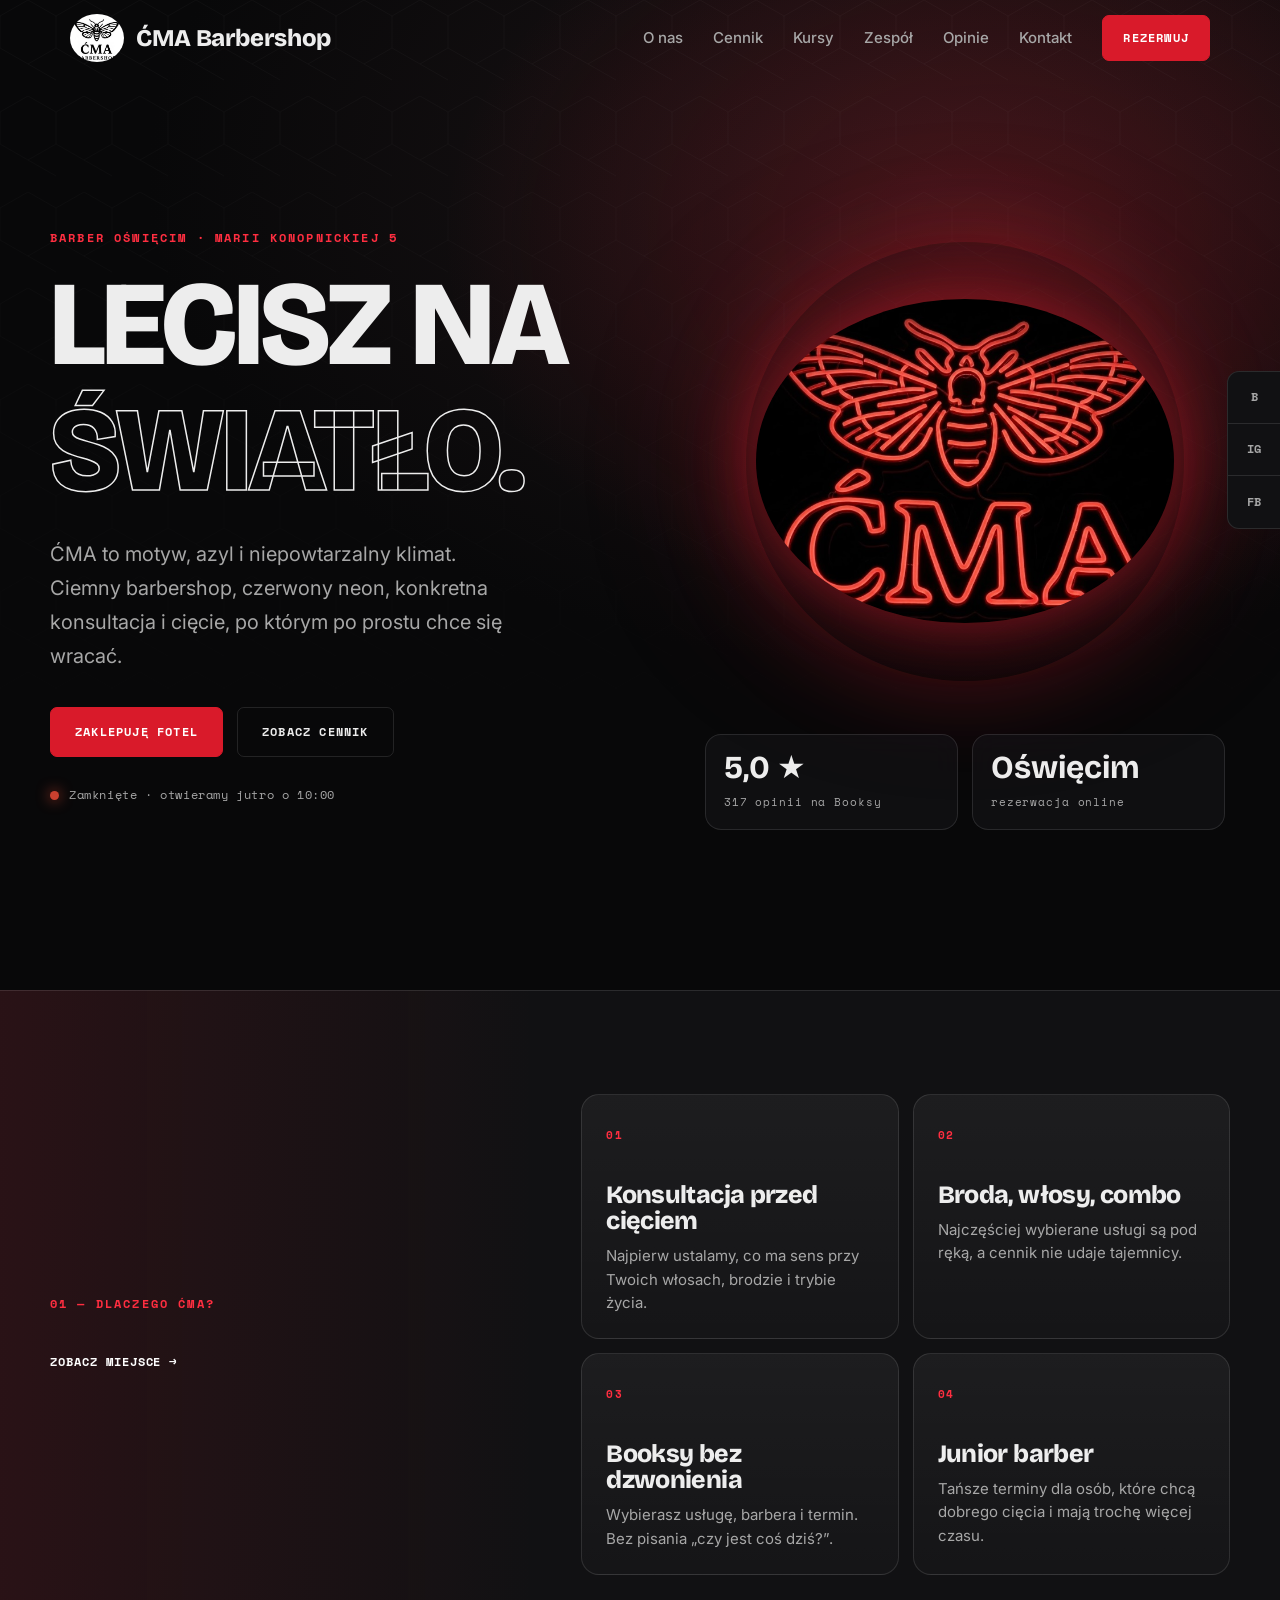
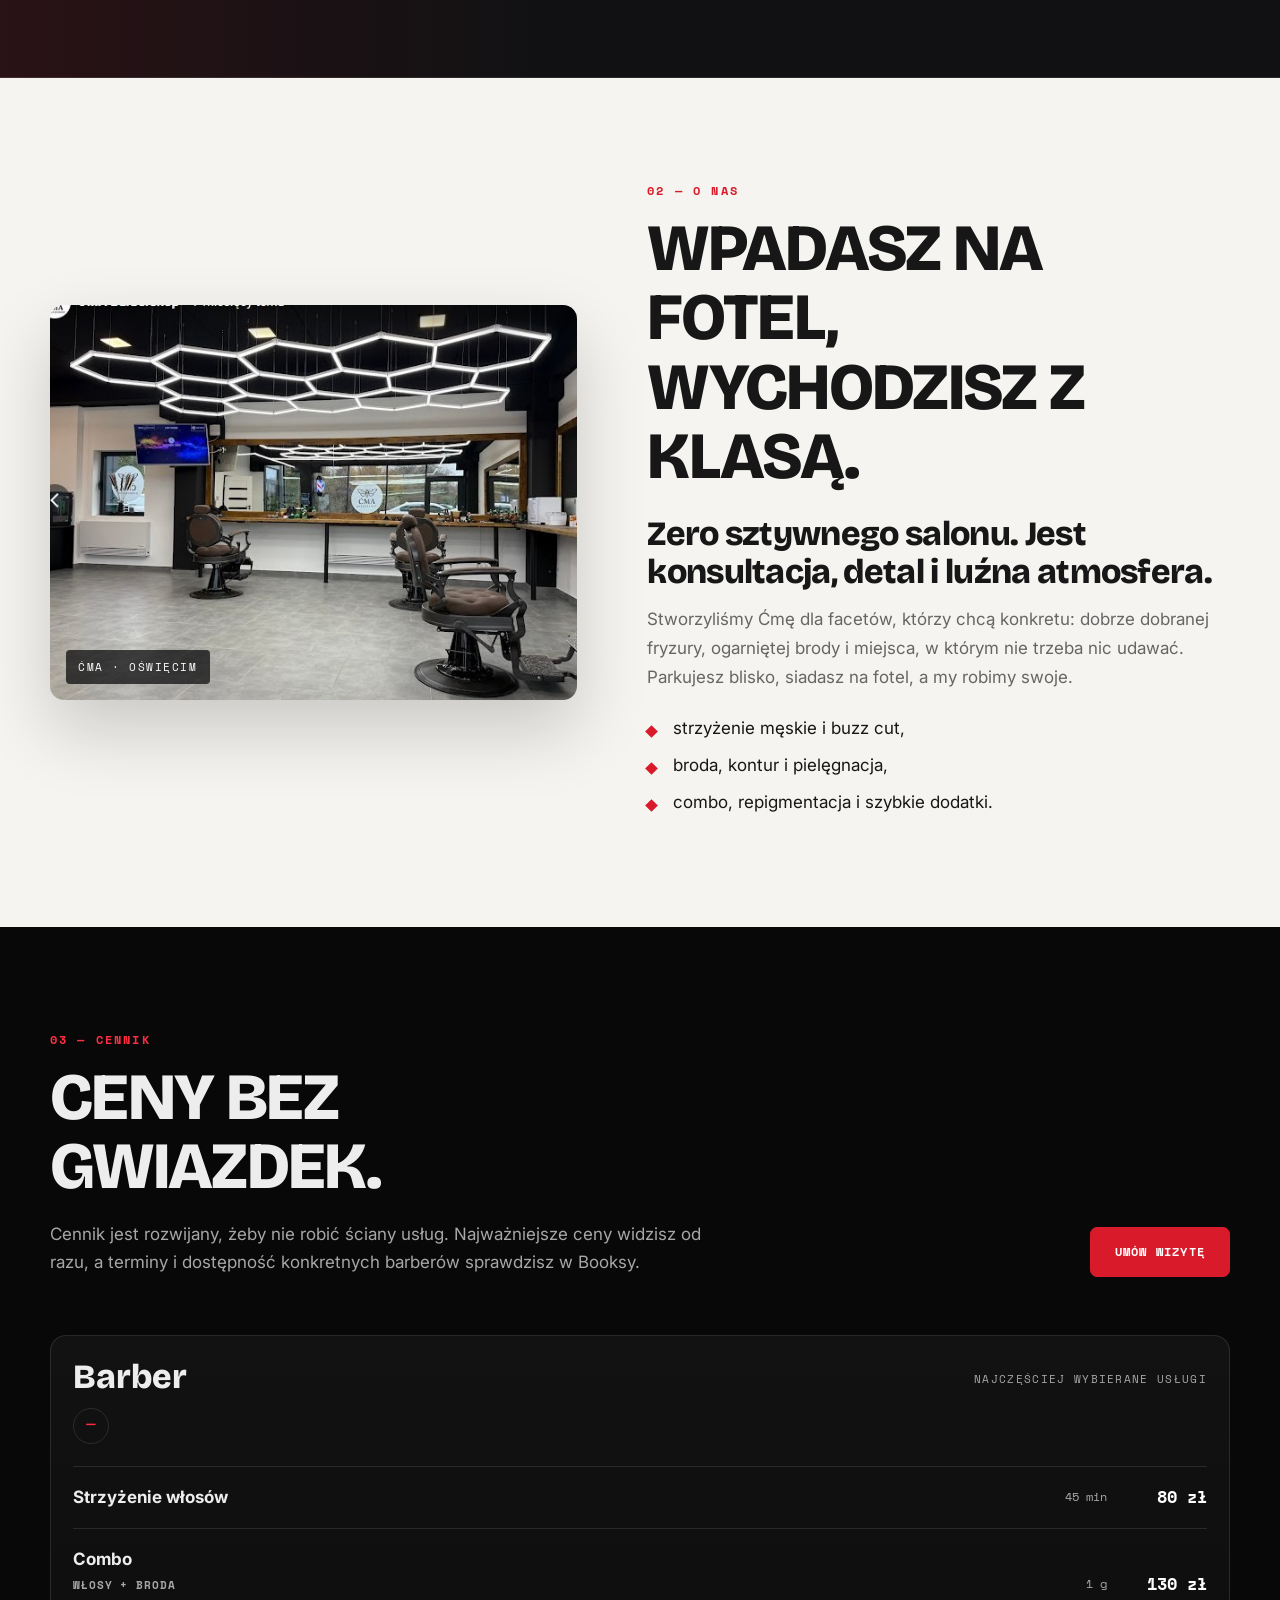
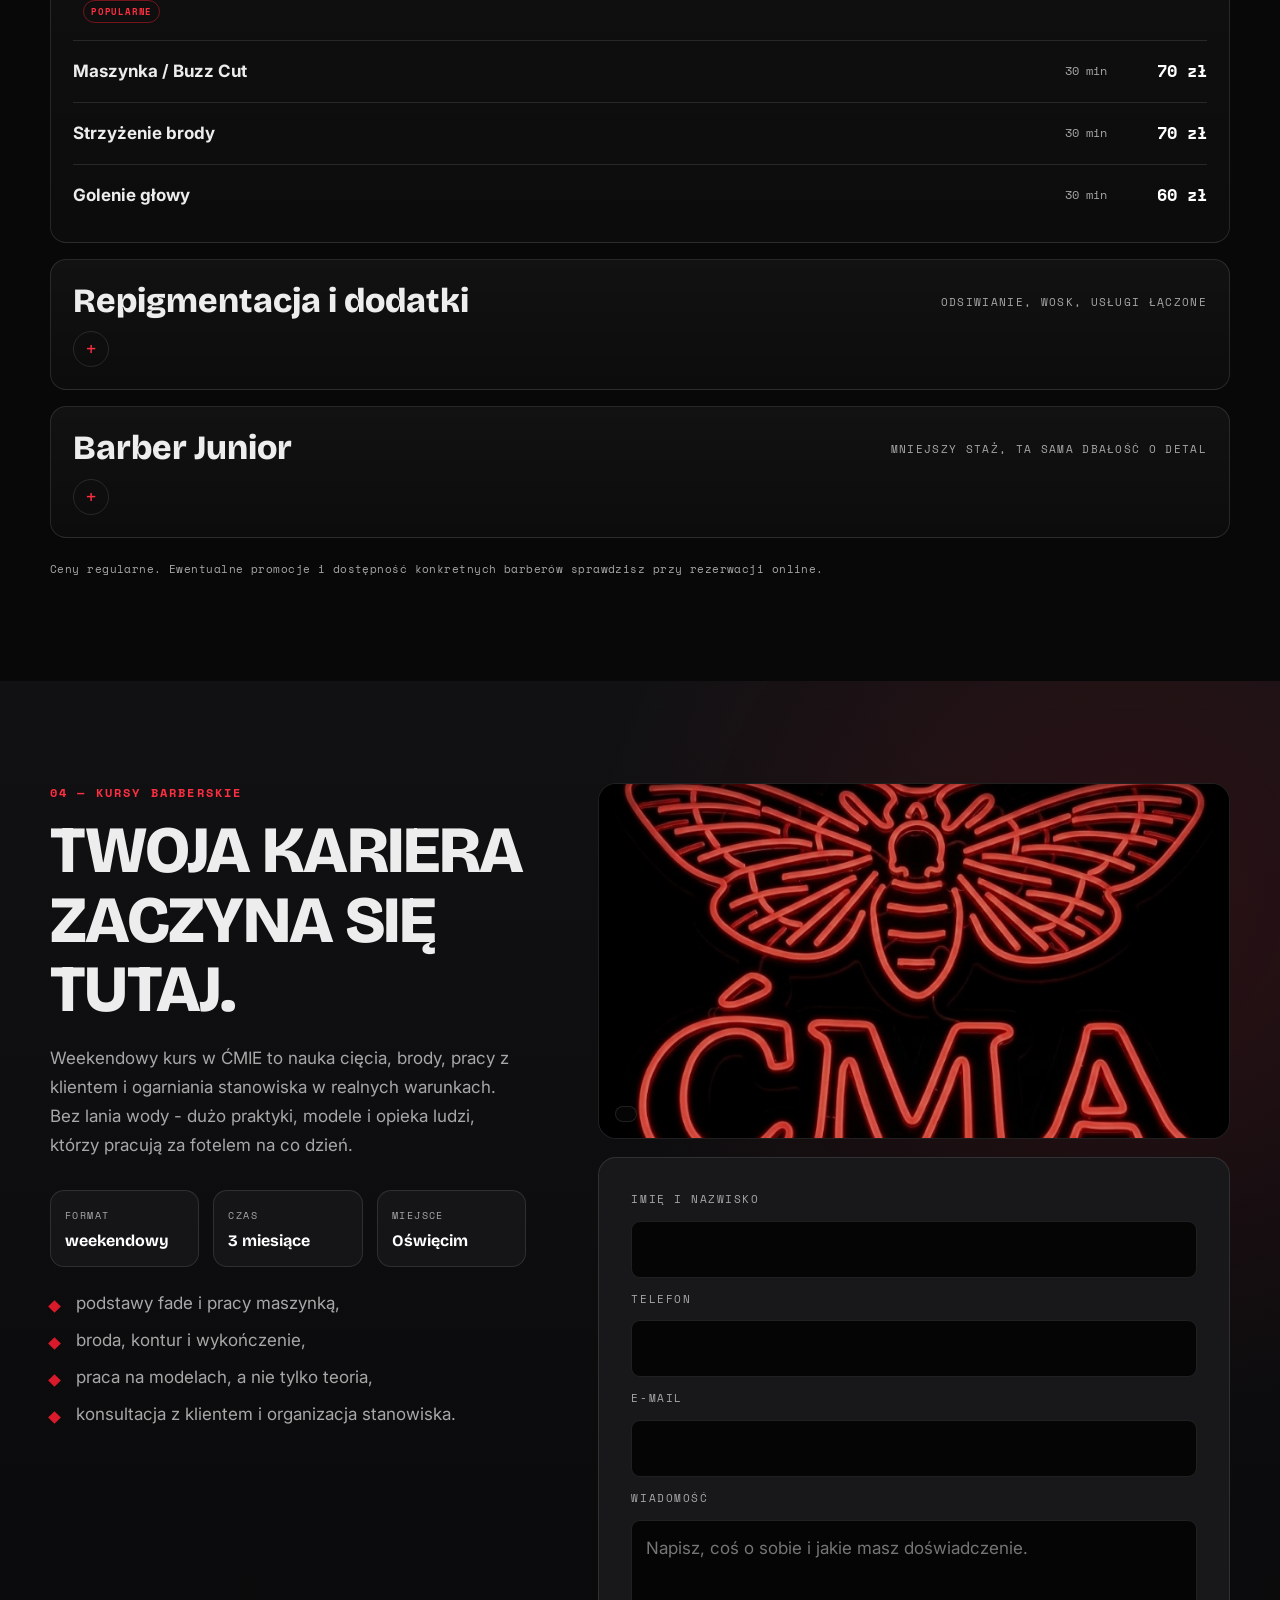
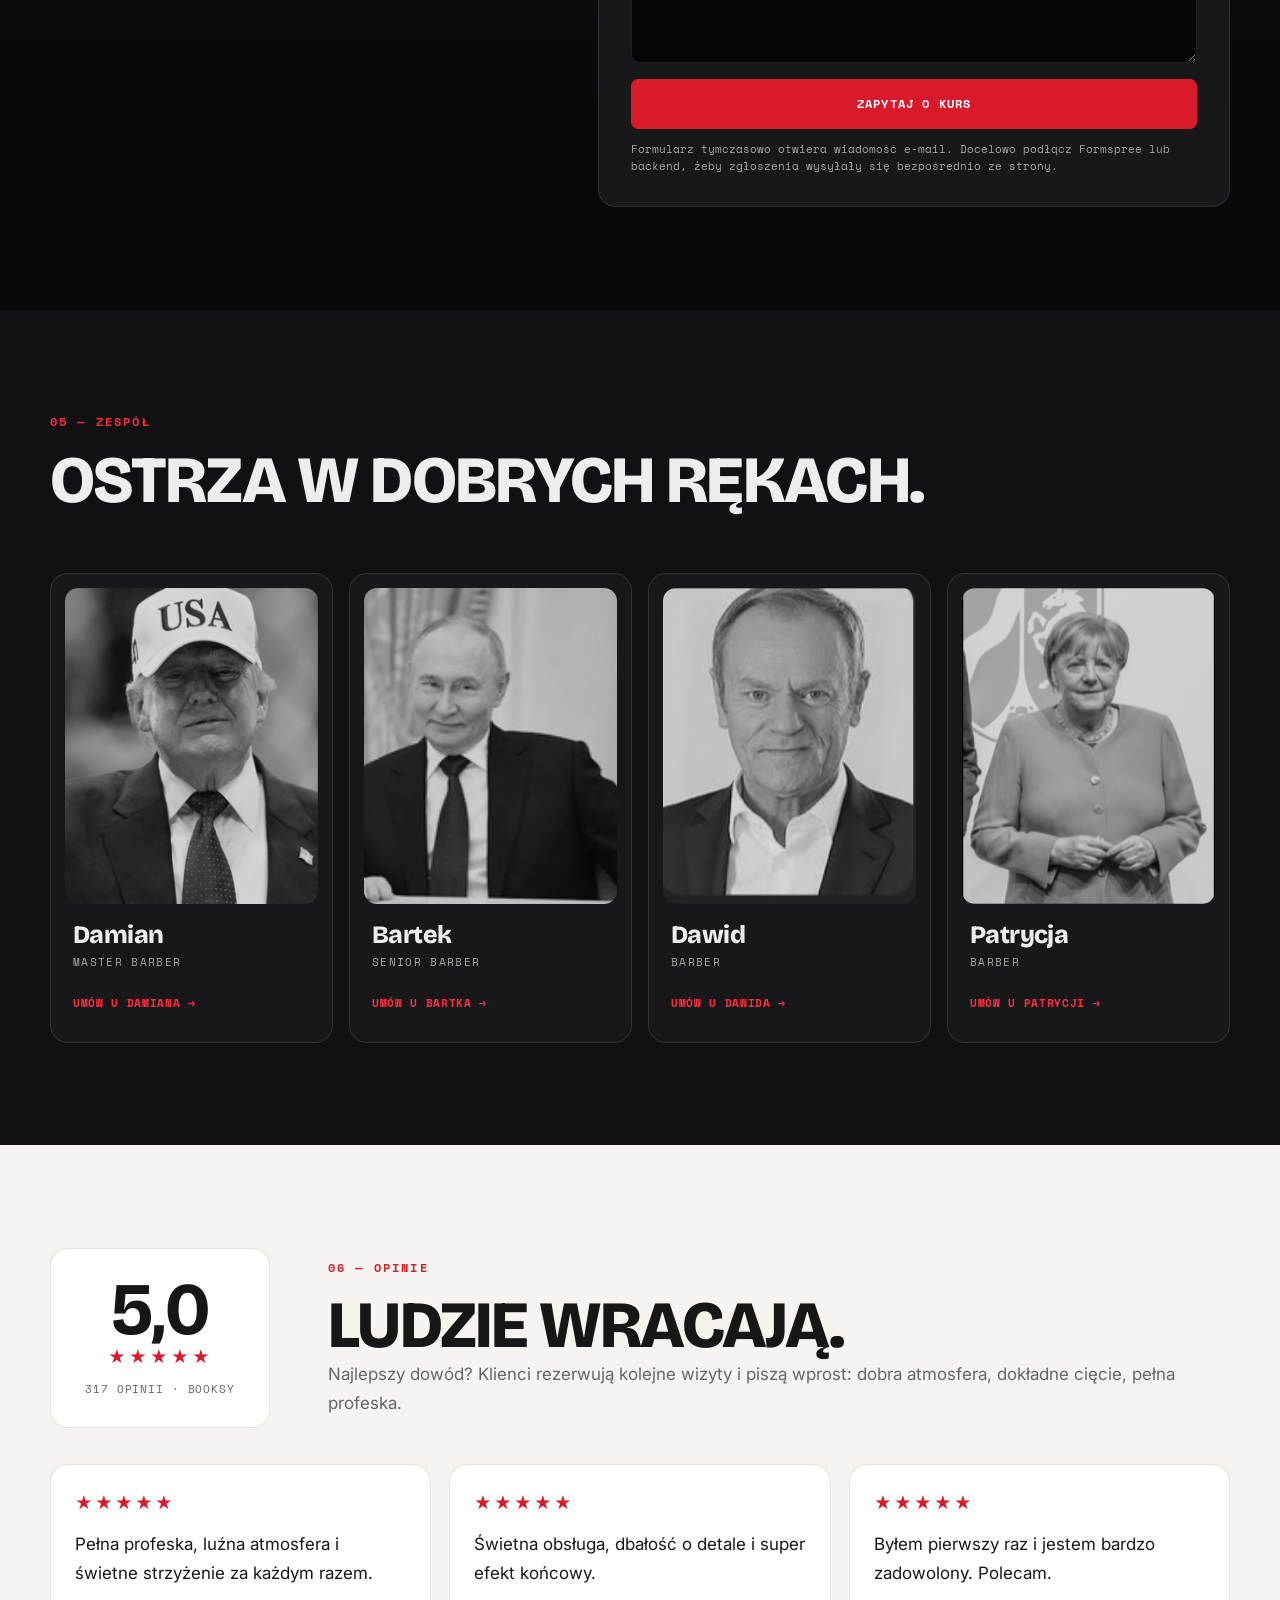
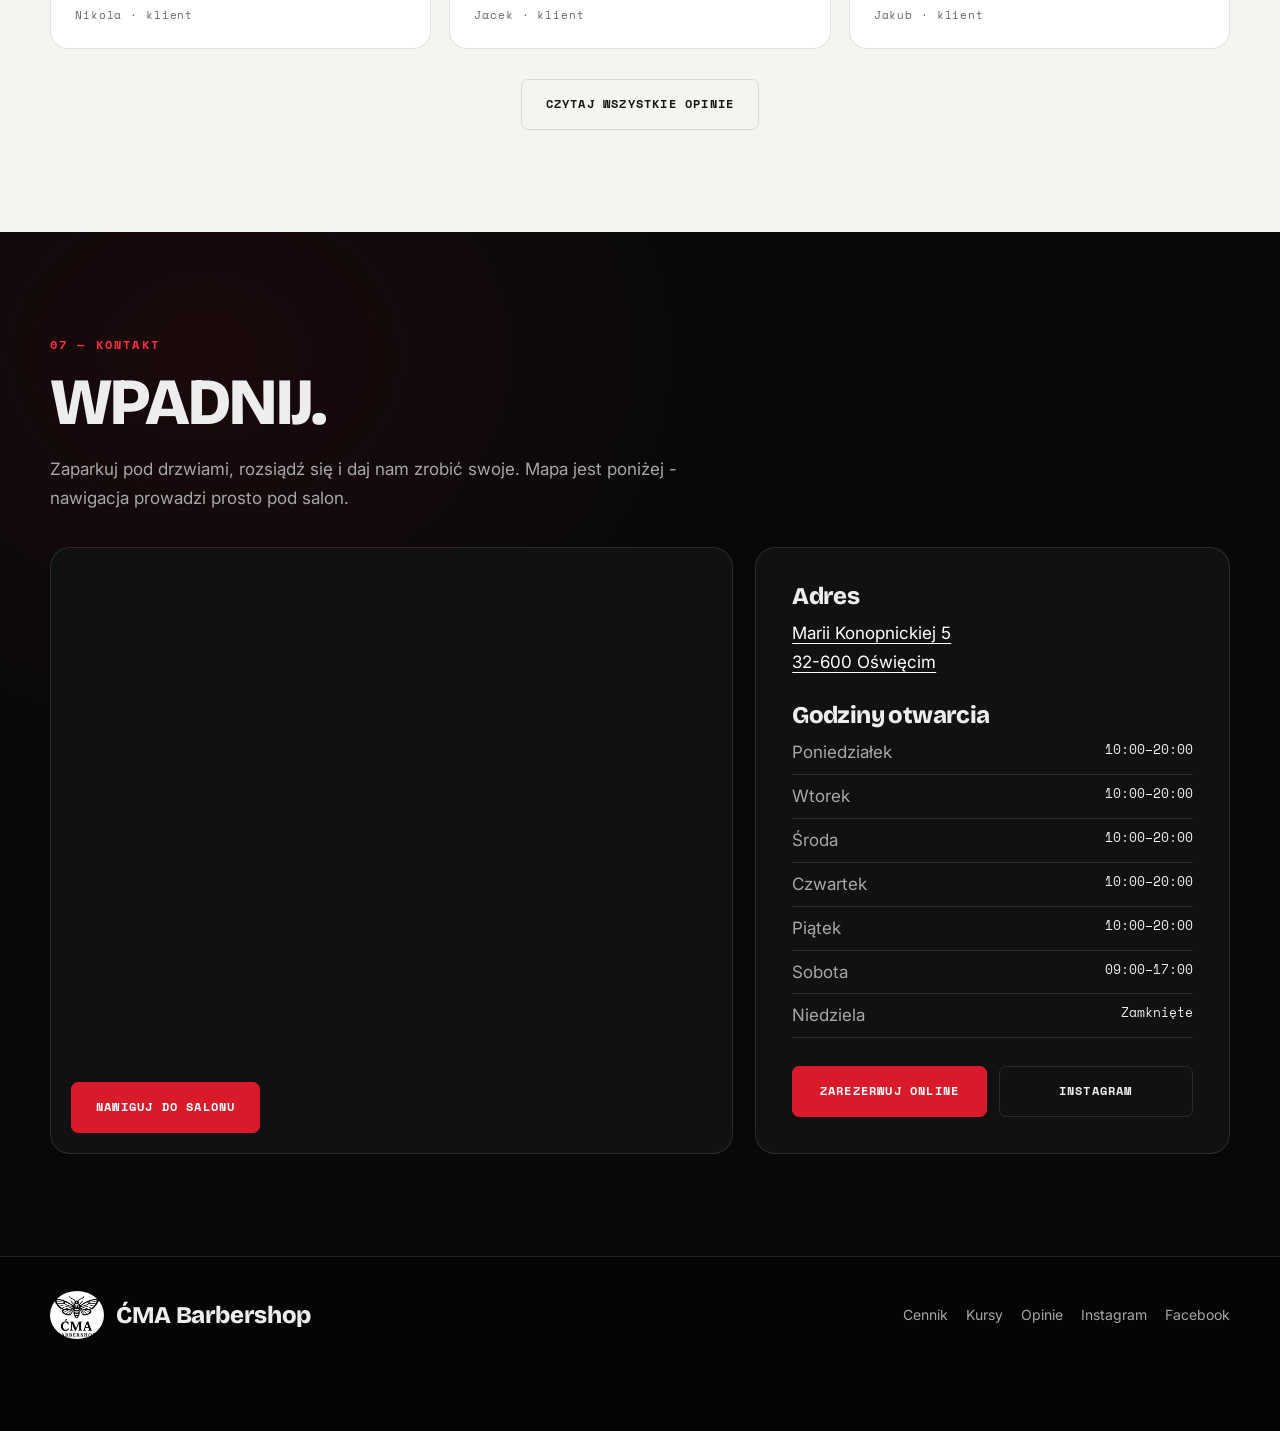
==== commit d2191287: "Fix: remove merge markers and restore why section copy" ====
--- a/index.html
+++ b/index.html
@@ -124,13 +124,6 @@
       <div class="wrap why-grid">
         <div class="why-copy reveal">
           <span class="eyebrow">01 — Dlaczego ĆMA?</span>
-<<<<<<< HEAD
-          <h2>NNIE TYLKO MOTYW. ZNAK ROZPOZNAWCZY.</h2>
-          <p>MMotyw ćmy nie jest przypadkowy. To surowy, neonowy klimat lokalu i proste skojarzenie: lecisz na światło, siadasz na fotel, wychodzisz ogarnięty.</p>
-=======
-          <h2>NIE TYLKO MOTYW. ZNAK ROZPOZNAWCZY.</h2>
-          <p>Motyw ćmy nie jest przypadkowy. To surowy, neonowy klimat lokalu i proste skojarzenie: lecisz na światło, siadasz na fotel, wychodzisz ogarnięty.</p>
->>>>>>> 9bf8926 (Poprawki stylu: hover zdjęć zespołu, wyrównanie kart i poświata)
           <a class="text-link" href="#miejsce">Zobacz miejsce →</a>
         </div>
 
--- a/style.css
+++ b/style.css
@@ -60,7 +60,7 @@
   margin-bottom: 13px;
   color: var(--neon-bright);
   font-family: var(--mono);
-  font-size: 13px;
+  font-size: 12px;
   font-weight: 700;
   letter-spacing: .18em;
   text-transform: uppercase;
@@ -272,25 +272,25 @@
   position: relative;
   display: grid;
   place-items: center;
-  width: min(600px, 100%);
+  width: min(510px, 100%);
   aspect-ratio: 1;
   border-radius: 50%;
-  background: radial-gradient(circle at center, rgba(217,26,42,.28) 0%, rgba(217,26,42,.14) 15%, transparent 24%);
+  background: radial-gradient(circle, rgba(217,26,42,.18), transparent 64%);
 }
 .hero-orb::before {
   content: "";
   position: absolute;
-  inset: 12%;
+  inset: 7%;
   border-radius: 50%;
-  background: rgba(0,0,0,.18);
-  box-shadow: 0 0 46px 4px rgba(217,26,42,.24);
+  background: rgba(0,0,0,.14);
+  box-shadow: 0 0 90px rgba(217,26,42,.25);
 }
 .hero-orb img {
   position: relative;
   z-index: 1;
-  width: min(460px, 72%);
+  width: min(420px, 82%);
   border-radius: 50%;
-  filter: drop-shadow(0 0 26px rgba(217,26,42,.45)) drop-shadow(0 0 56px rgba(217,26,42,.22));
+  filter: drop-shadow(0 0 30px rgba(217,26,42,.45)) drop-shadow(0 0 80px rgba(217,26,42,.25));
 }
 .hero-facts {
   width: min(520px, 100%);
@@ -622,65 +622,50 @@
   margin-top: 8px;
   color: #fff;
   font-family: var(--display);
-<<<<<<< HEAD
-  font-size: clamp(17px, 2vw, 10px);
-  line-height: 1.2;
-  letter-spacing: -.01em;
-  white-space: normal;
+  font-size: clamp(14px, 1.3vw, 16px);
+  line-height: 1.15;
   overflow-wrap: anywhere;
-  word-break: break-word;
-=======
-  font-size: clamp(17px, 2vw, 10px);
-   .team-card {
-     display: grid;
-     grid-template-rows: auto 1fr auto auto;
-     min-height: 320px;
-     padding: 0;
-     border: 1px solid var(--line-d);
-     border-radius: 18px;
-     background: var(--ink-3);
-     overflow: hidden;
-     transition: transform .25s var(--ease), border-color .25s var(--ease), background .25s var(--ease);
-   }
-   .team-card:hover { transform: translateY(-4px); border-color: rgba(217,26,42,.55); background: rgba(17,17,19,.94); }
-   .team-photo {
-     position: relative;
-     width: 100%;
-     aspect-ratio: 4 / 3;
-     overflow: hidden;
-     background: #000;
-   }
-   .team-photo img {
-     width: 100%;
-     height: 100%;
-     object-fit: cover;
-     display: block;
-     filter: grayscale(100%) contrast(1.05) brightness(0.8);
-     transition: filter .35s ease, transform .35s ease;
-   }
-   .team-card:hover .team-photo img {
-     filter: grayscale(0%) contrast(1.05) brightness(1);
-     transform: scale(1.02);
-   }
-   .team-card > span {
-     display: grid;
-     place-items: center;
-     width: 58px;
-     height: 58px;
-     margin: 22px 24px 16px;
-     border: 1px solid var(--neon);
-     border-radius: 50%;
-     color: var(--neon-bright);
-     font-family: var(--display);
-     font-size: 25px;
-     font-weight: 800;
-   }
-   .team-card h3 {
-     font-size: 25px;
-     margin: 0 24px 6px;
-   }
-   .team-card p {
-     margin: 0 24px 22px;
+}
+.course-list { color: var(--muted-d); }
+.course-side {
+  display: grid;
+  gap: 18px;
+}
+.course-video {
+  position: relative;
+  overflow: hidden;
+  border: 1px solid var(--line-d);
+  border-radius: 18px;
+  background: #050506;
+}
+.course-video video {
+  width: 100%;
+  aspect-ratio: 16 / 9;
+  object-fit: cover;
+  opacity: .86;
+}
+.video-caption {
+  position: absolute;
+  left: 16px;
+  bottom: 16px;
+  padding: 7px 10px;
+  border: 1px solid var(--line-d);
+  border-radius: 999px;
+  background: rgba(8,8,9,.68);
+  color: var(--muted-d);
+  font-family: var(--mono);
+  font-size: 10px;
+  letter-spacing: .1em;
+  text-transform: uppercase;
+}
+.course {
+  display: grid;
+  gap: 12px;
+  padding: clamp(22px, 4vw, 32px);
+  border: 1px solid var(--line-d);
+  border-radius: 18px;
+  background: var(--ink-3);
+}
 .course label {
   color: var(--muted-d);
   font-family: var(--mono);
@@ -720,7 +705,6 @@
   gap: 16px;
 }
 .team-card {
-<<<<<<< HEAD
   padding: 14px 14px 26px;
   border: 1px solid var(--line-d);
   border-radius: 18px;
@@ -765,58 +749,8 @@
 }
 .team-card h3 { font-size: 25px; padding: 0 8px; }
 .team-card p {
-  margin: 0 24px 22px;
-=======
-  display: grid;
-  grid-template-rows: auto 1fr auto auto;
-  min-height: 320px;
-  padding: 0;
-  border: 1px solid var(--line-d);
-  border-radius: 18px;
-  background: var(--ink-3);
-  overflow: hidden;
-  transition: transform .25s var(--ease), border-color .25s var(--ease), background .25s var(--ease);
-}
-.team-card:hover { transform: translateY(-4px); border-color: rgba(217,26,42,.55); background: rgba(17,17,19,.94); }
-.team-photo {
-  position: relative;
-  width: 100%;
-  aspect-ratio: 4 / 3;
-  overflow: hidden;
-  background: #000;
-}
-.team-photo img {
-  width: 100%;
-  height: 100%;
-  object-fit: cover;
-  display: block;
-  filter: grayscale(100%) contrast(1.05) brightness(0.8);
-  transition: filter .35s ease, transform .35s ease;
-}
-.team-card:hover .team-photo img {
-  filter: grayscale(0%) contrast(1.05) brightness(1);
-  transform: scale(1.02);
-}
-.team-card > span {
-  display: grid;
-  place-items: center;
-  width: 58px;
-  height: 58px;
-  margin: 22px 24px 16px;
-  border: 1px solid var(--neon);
-  border-radius: 50%;
-  color: var(--neon-bright);
-  font-family: var(--display);
-  font-size: 25px;
-  font-weight: 800;
-}
-.team-card h3 {
-  font-size: 25px;
-  margin: 0 24px 6px;
-}
-.team-card p {
-  margin: 0 24px 22px;
->>>>>>> 9bf8926 (Poprawki stylu: hover zdjęć zespołu, wyrównanie kart i poświata)
+  margin-top: 5px;
+  padding: 0 8px;
   color: var(--muted-d);
   font-family: var(--mono);
   font-size: 11px;
@@ -824,7 +758,6 @@
   text-transform: uppercase;
 }
 .team-card a {
-  margin: 0 24px 24px;
   display: inline-flex;
   margin-top: 22px;
   padding: 0 8px;
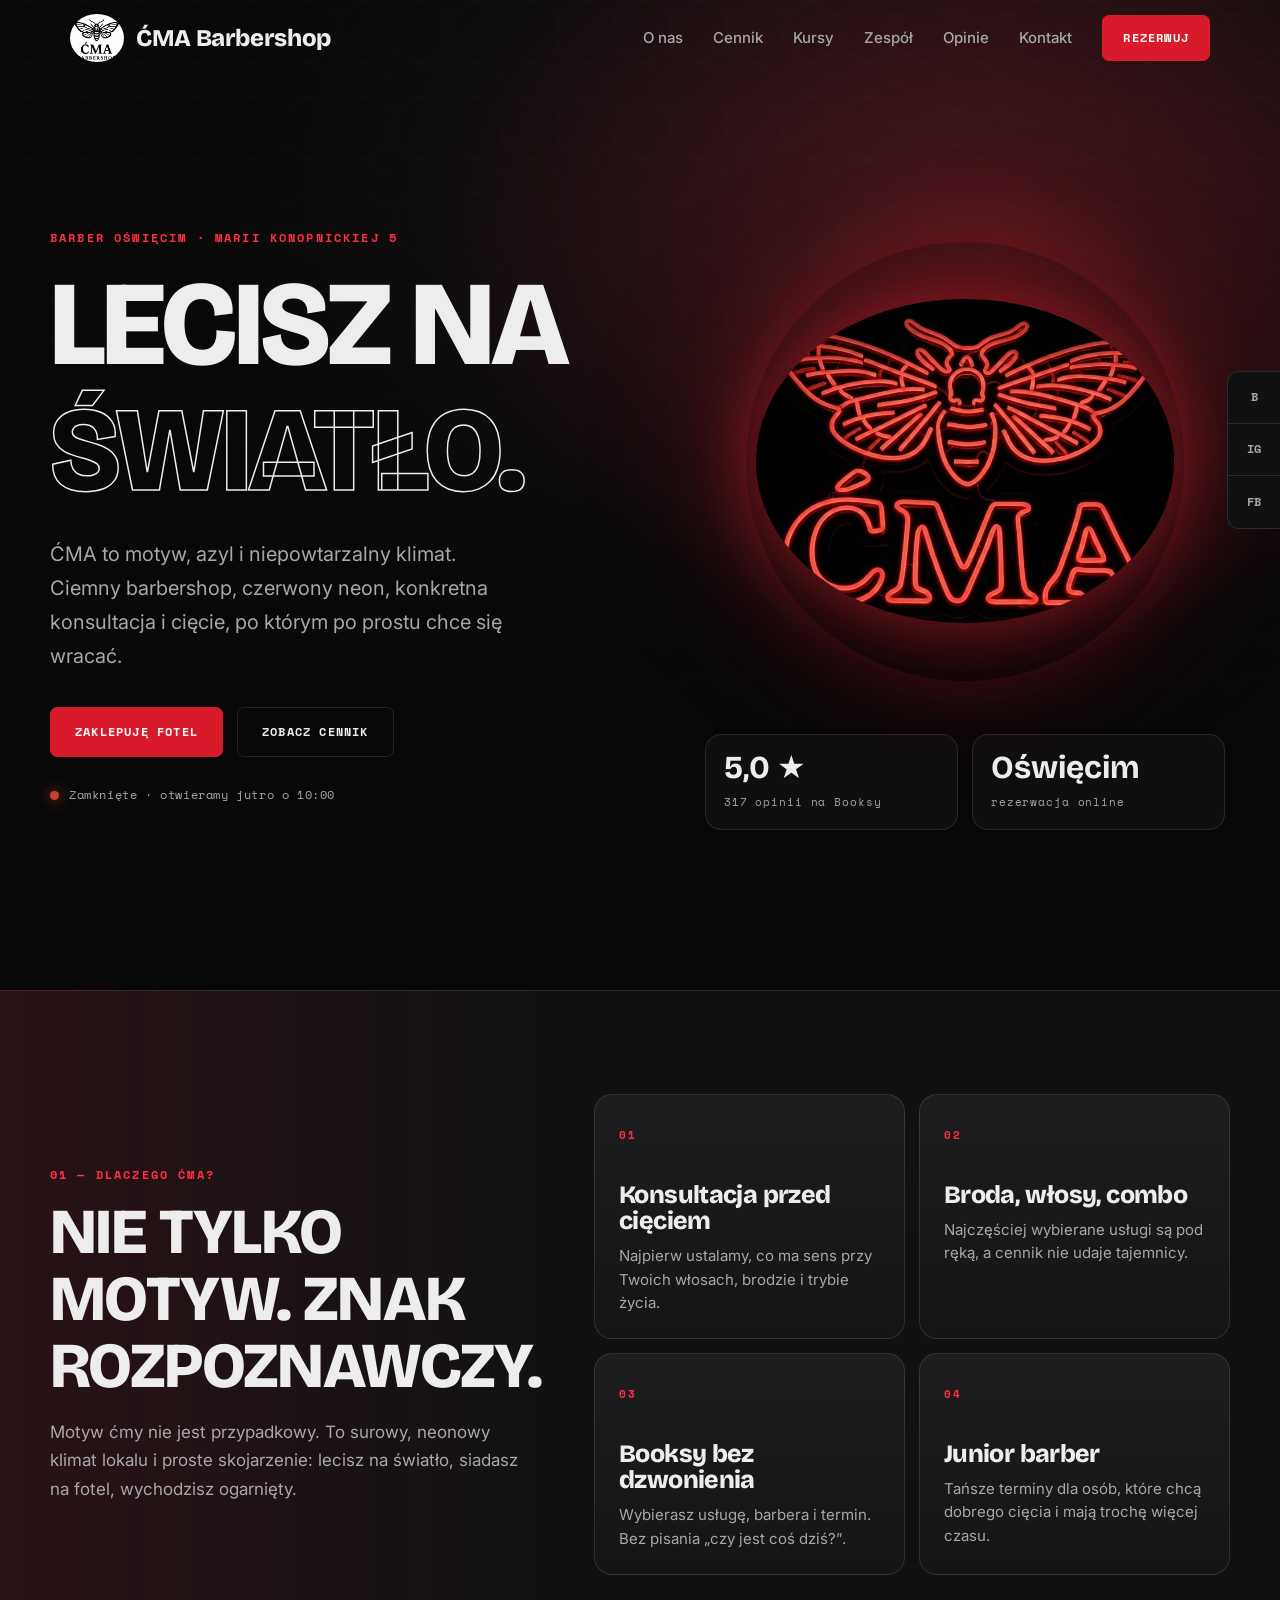
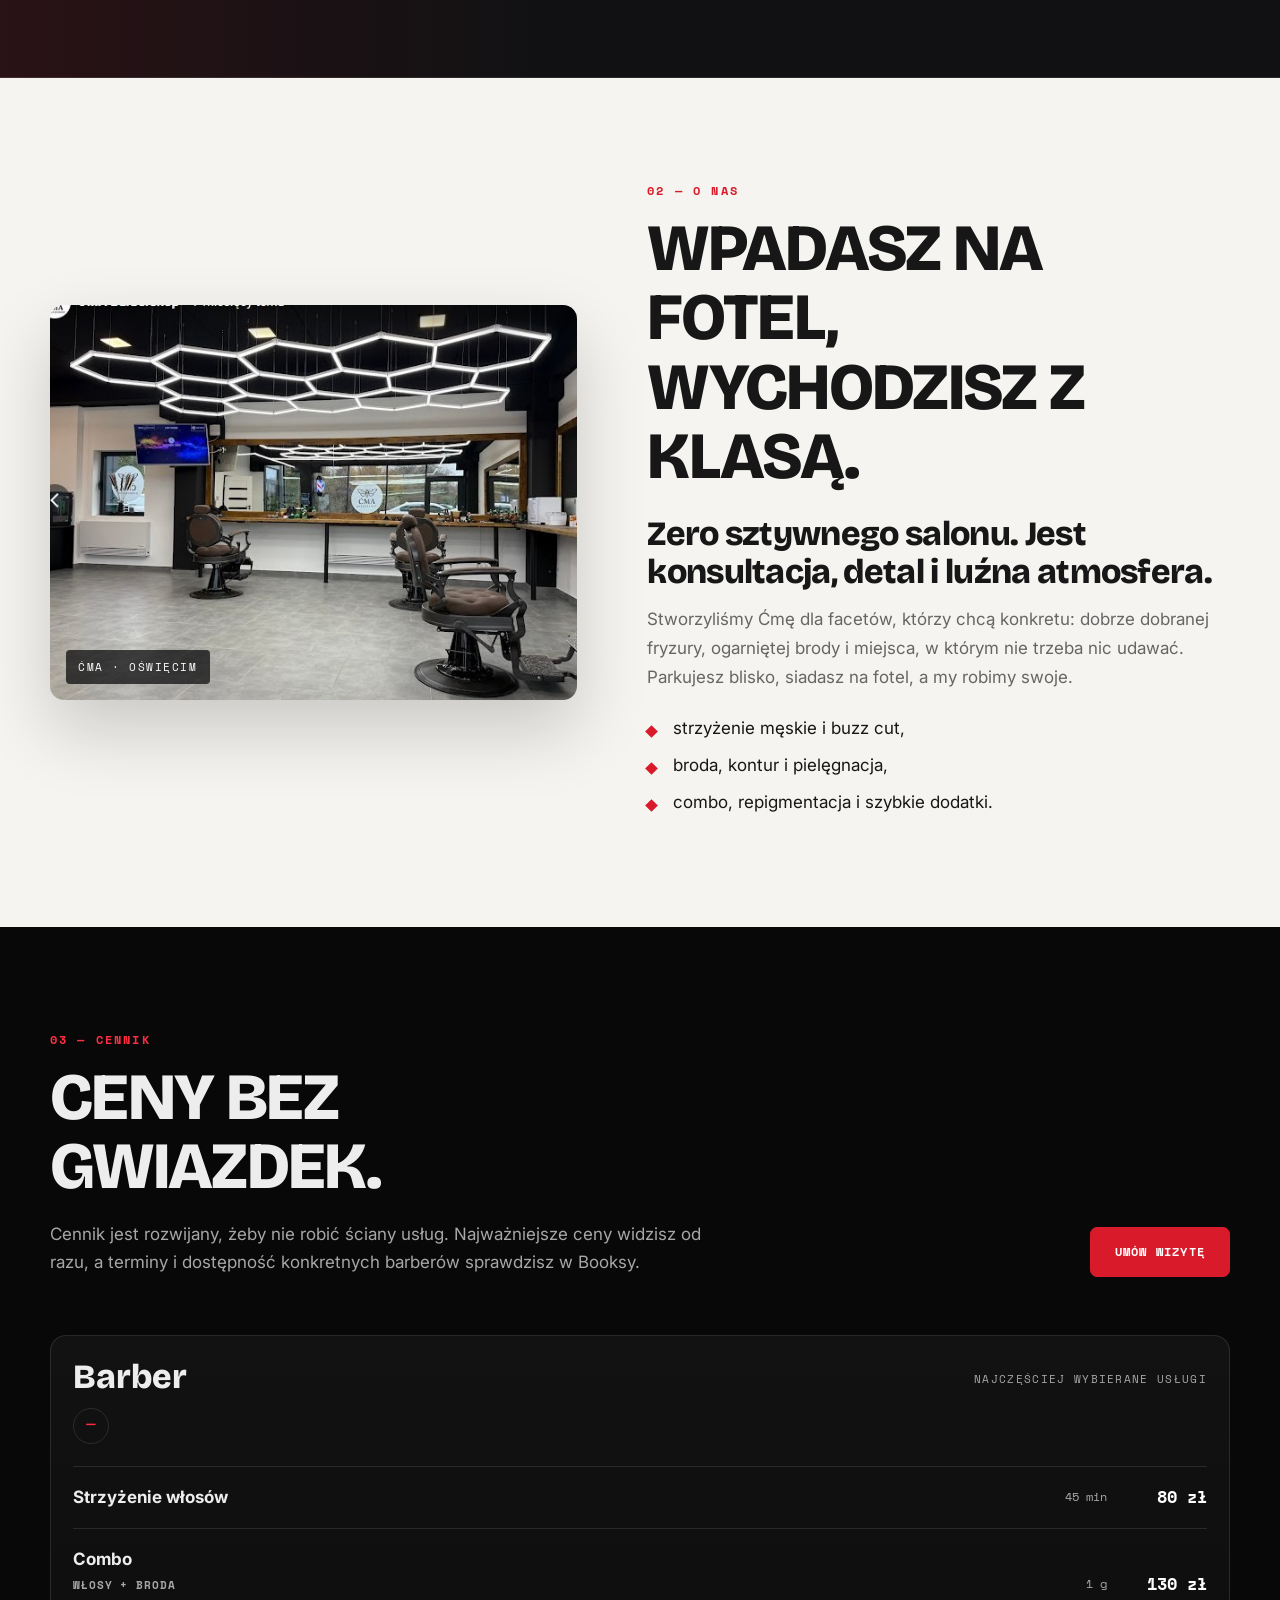
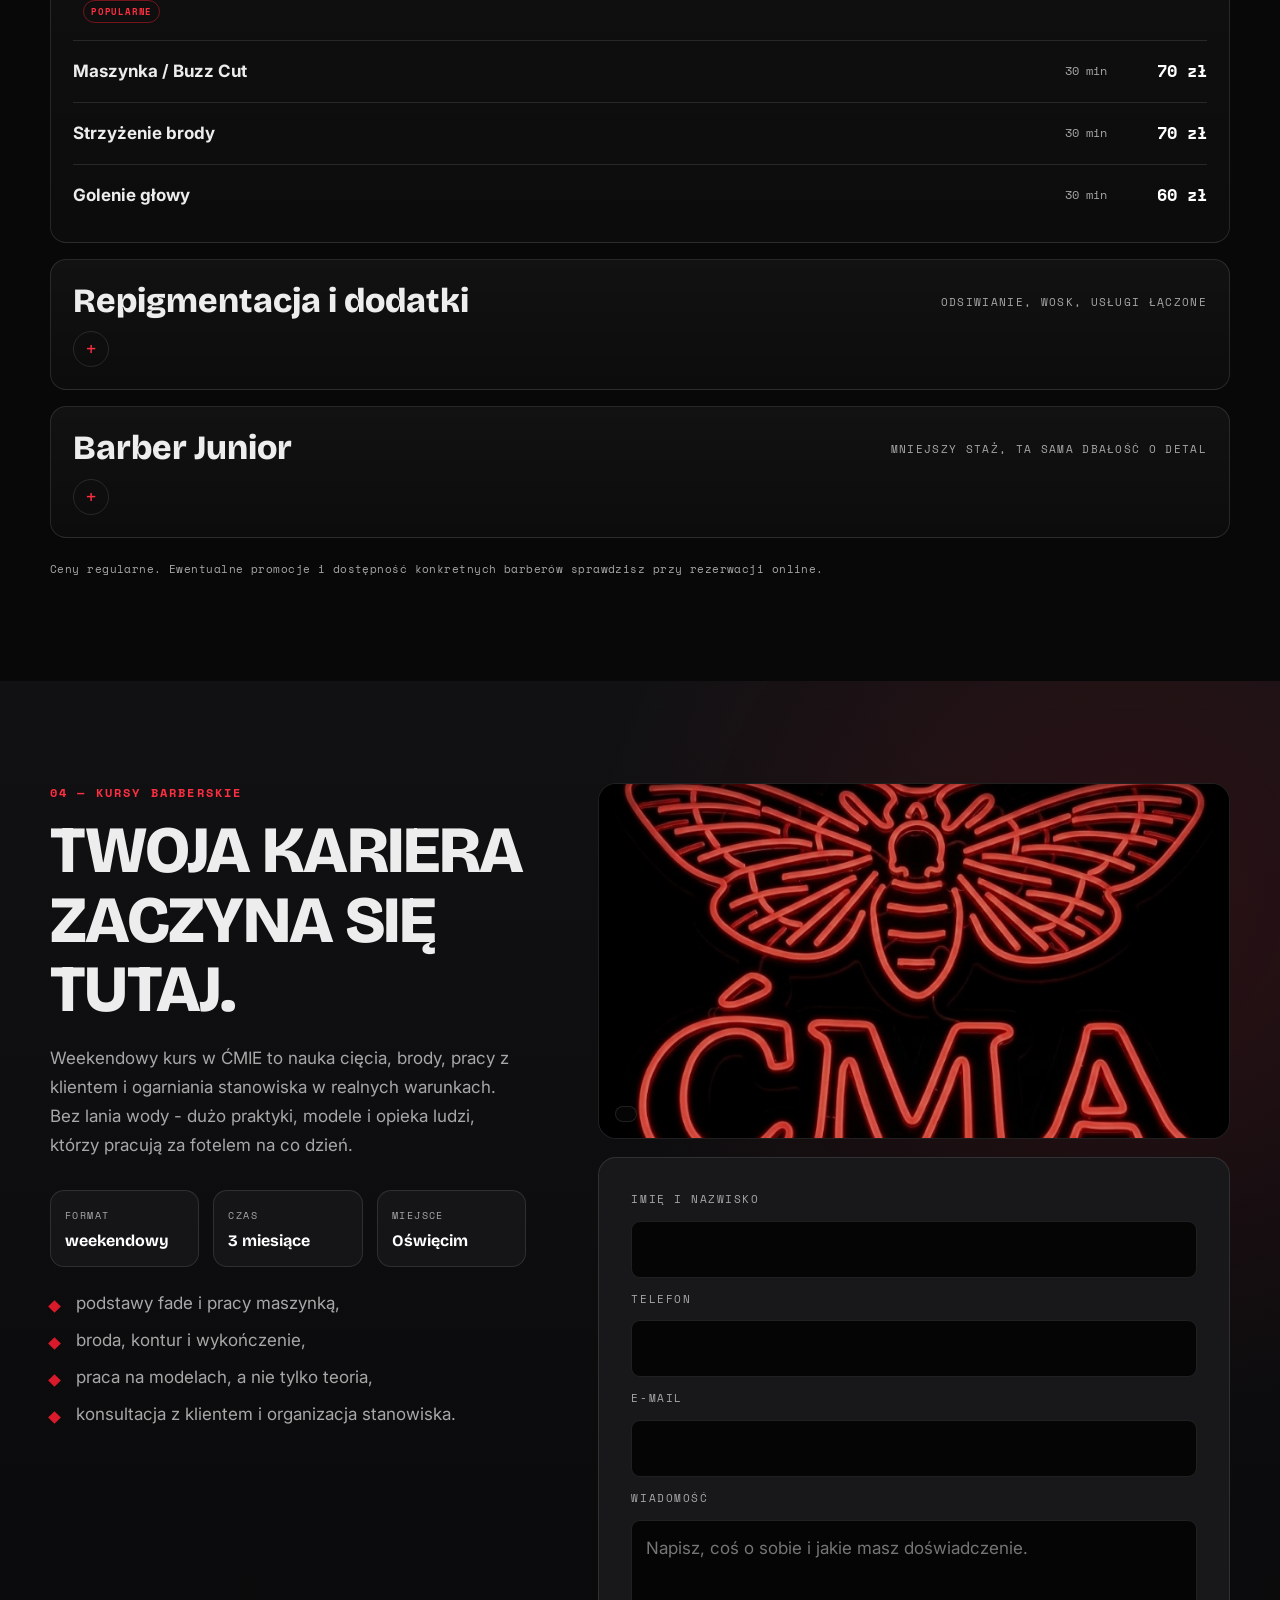
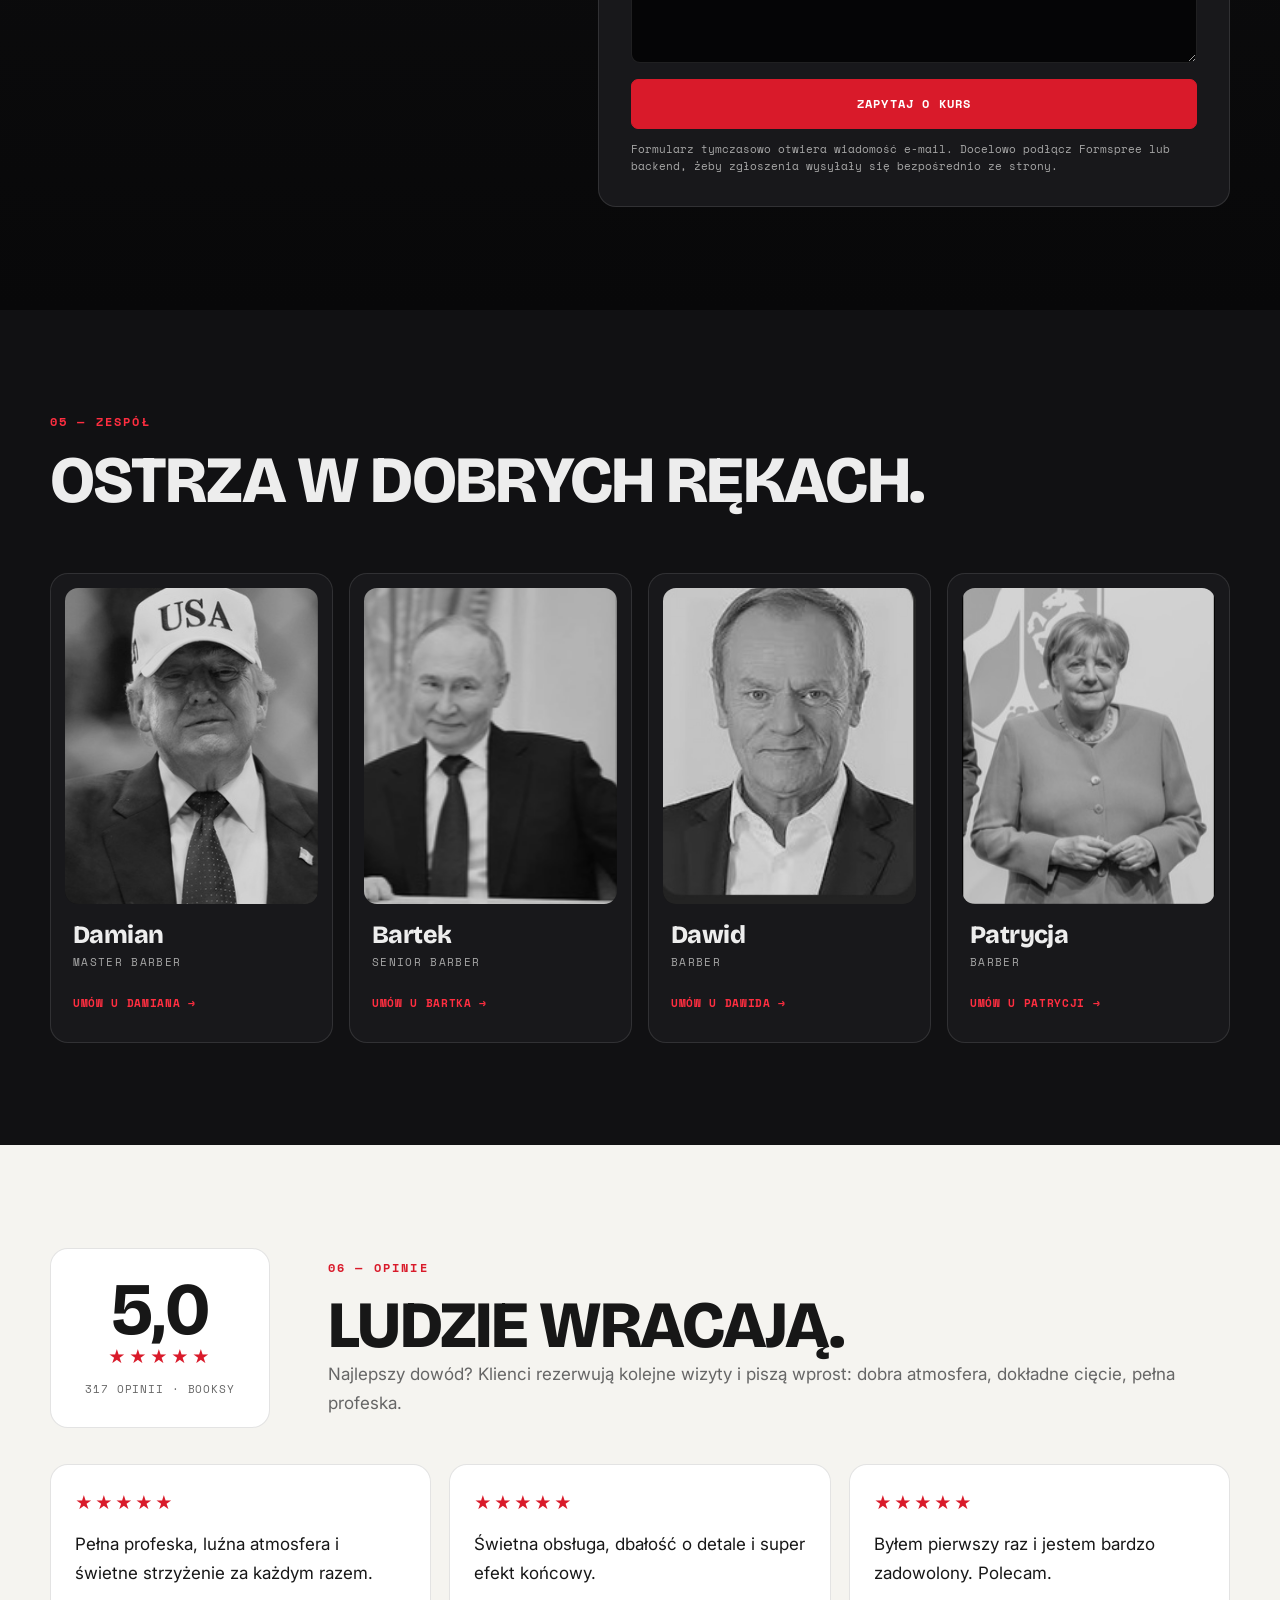
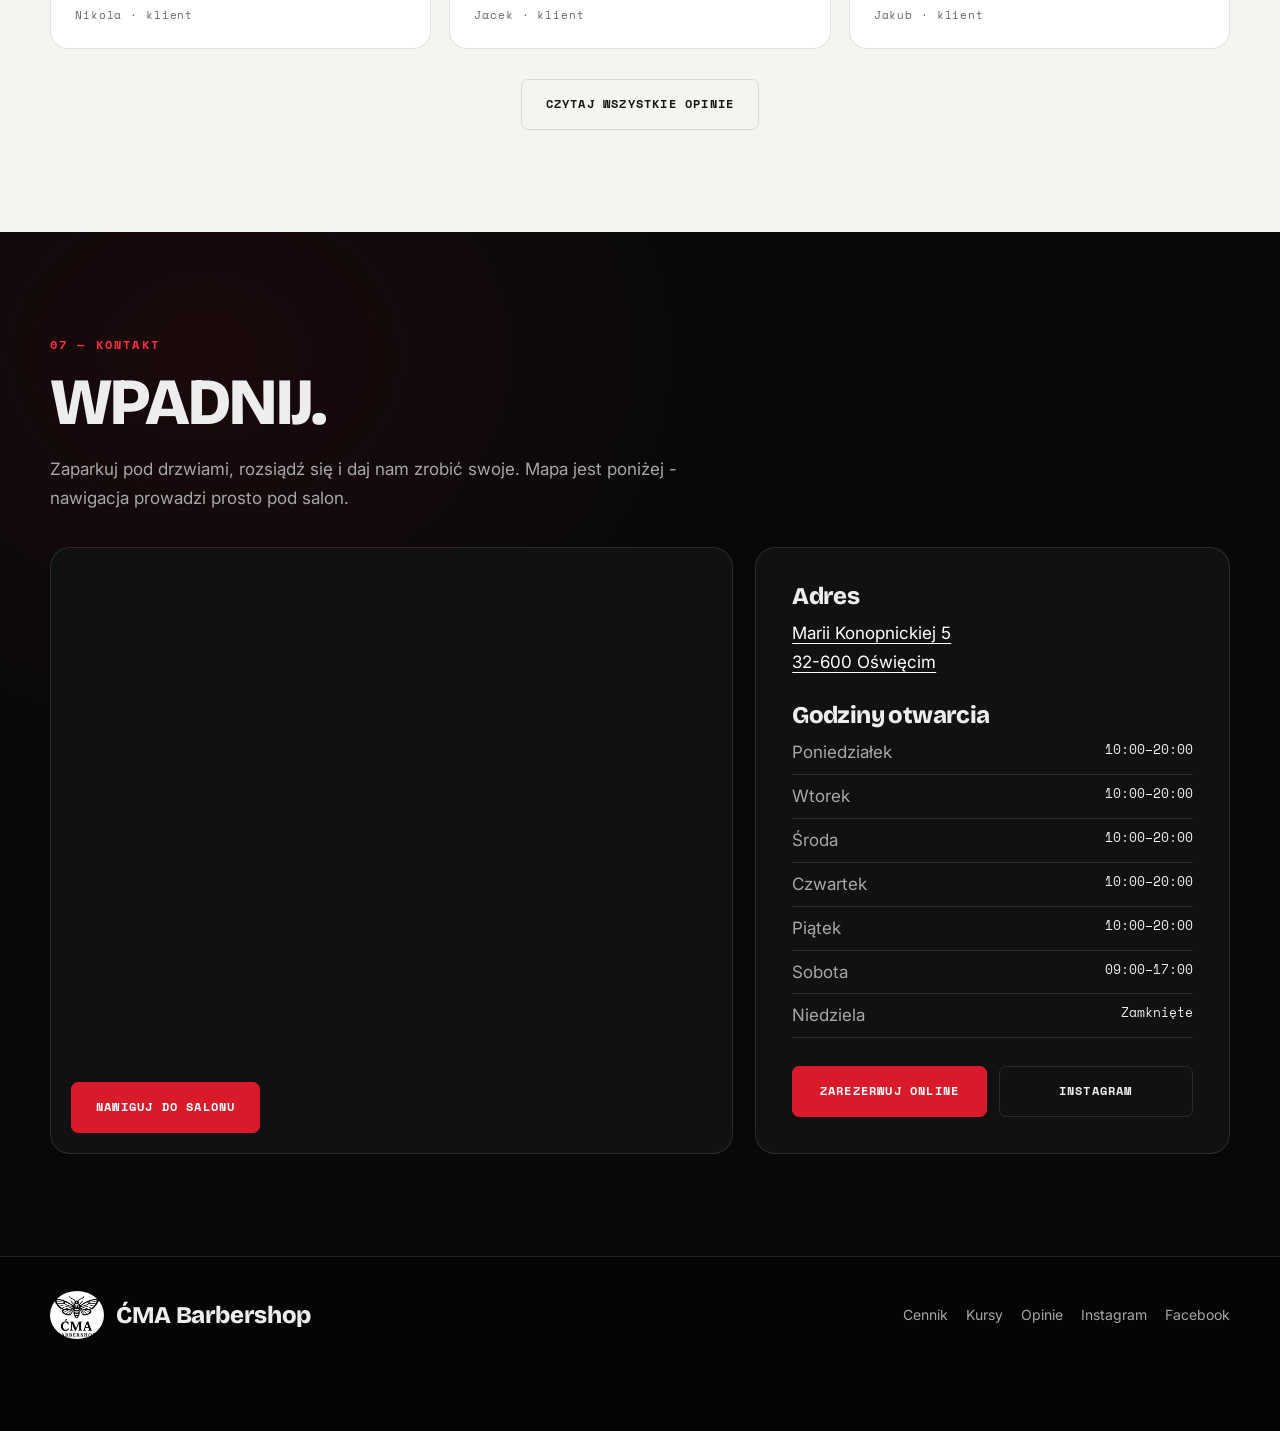
==== commit f8dd508e: "Fix ĆMA landing page hero image and team photo hover grayscale" ====
--- a/index.html
+++ b/index.html
@@ -104,7 +104,7 @@
 
         <div class="hero-media reveal">
           <div class="hero-orb">
-            <img src="assets/neon-cma.jpg" alt="Neon ĆMA Barbershop" width="100" height="100">
+            <img src="assets/neon-cma.jpg" alt="Neon ĆMA Barbershop" width="389" height="439">
           </div>
           <div class="hero-facts" aria-label="Ocena i informacje">
             <div class="rating-card">
@@ -123,8 +123,9 @@
     <section class="why" aria-label="Dlaczego ĆMA">
       <div class="wrap why-grid">
         <div class="why-copy reveal">
-          <span class="eyebrow">01 — Dlaczego ĆMA?</span>
-          <a class="text-link" href="#miejsce">Zobacz miejsce →</a>
+            <span class="eyebrow">01 — Dlaczego ĆMA?</span>
+            <h2>NIE TYLKO MOTYW. ZNAK ROZPOZNAWCZY.</h2>
+            <p>Motyw ćmy nie jest przypadkowy. To surowy, neonowy klimat lokalu i proste skojarzenie: lecisz na światło, siadasz na fotel, wychodzisz ogarnięty.</p>
         </div>
 
         <div class="why-cards reveal">
--- a/style.css
+++ b/style.css
@@ -724,21 +724,13 @@
   width: 100%;
   height: 100%;
   object-fit: cover;
+  animation: none;
   filter: grayscale(1) contrast(.96) brightness(.88);
-  animation: teamLoop 7s ease-in-out infinite;
-  transition: transform .7s var(--ease);
-  will-change: filter;
-}
-.team-grid .team-card:nth-child(2) .team-photo img { animation-delay: 1.75s; }
-.team-grid .team-card:nth-child(3) .team-photo img { animation-delay: 3.5s; }
-.team-grid .team-card:nth-child(4) .team-photo img { animation-delay: 5.25s; }
-@keyframes teamLoop {
-  0%, 100% { filter: grayscale(1) contrast(.96) brightness(.88); }
-  50%      { filter: grayscale(0) contrast(1.03) brightness(1); }
+  transition: filter .35s ease, transform .35s ease;
+  will-change: filter, transform;
 }
 .team-card:hover .team-photo img,
 .team-card:focus-within .team-photo img {
-  animation-play-state: paused;
   filter: grayscale(0) contrast(1.03) brightness(1) !important;
   transform: scale(1.06);
 }
@@ -1056,7 +1048,9 @@
   .team-grid { grid-template-columns: repeat(2, 1fr); gap: 12px; }
   .team-card { padding: 10px 10px 20px; }
   .team-card h3 { font-size: 21px; }
-  .team-photo img { animation: none; filter: none; transform: none; }
+  .team-photo img { animation: none; filter: grayscale(1) contrast(.96) brightness(.88); transform: none; transition: filter .35s ease, transform .35s ease; }
+  .team-card:hover .team-photo img,
+  .team-card:focus-within .team-photo img { filter: grayscale(0) contrast(1.03) brightness(1) !important; transform: scale(1.02); }
   .contact-actions { grid-template-columns: 1fr; }
   .map-btn {
     left: 14px;
